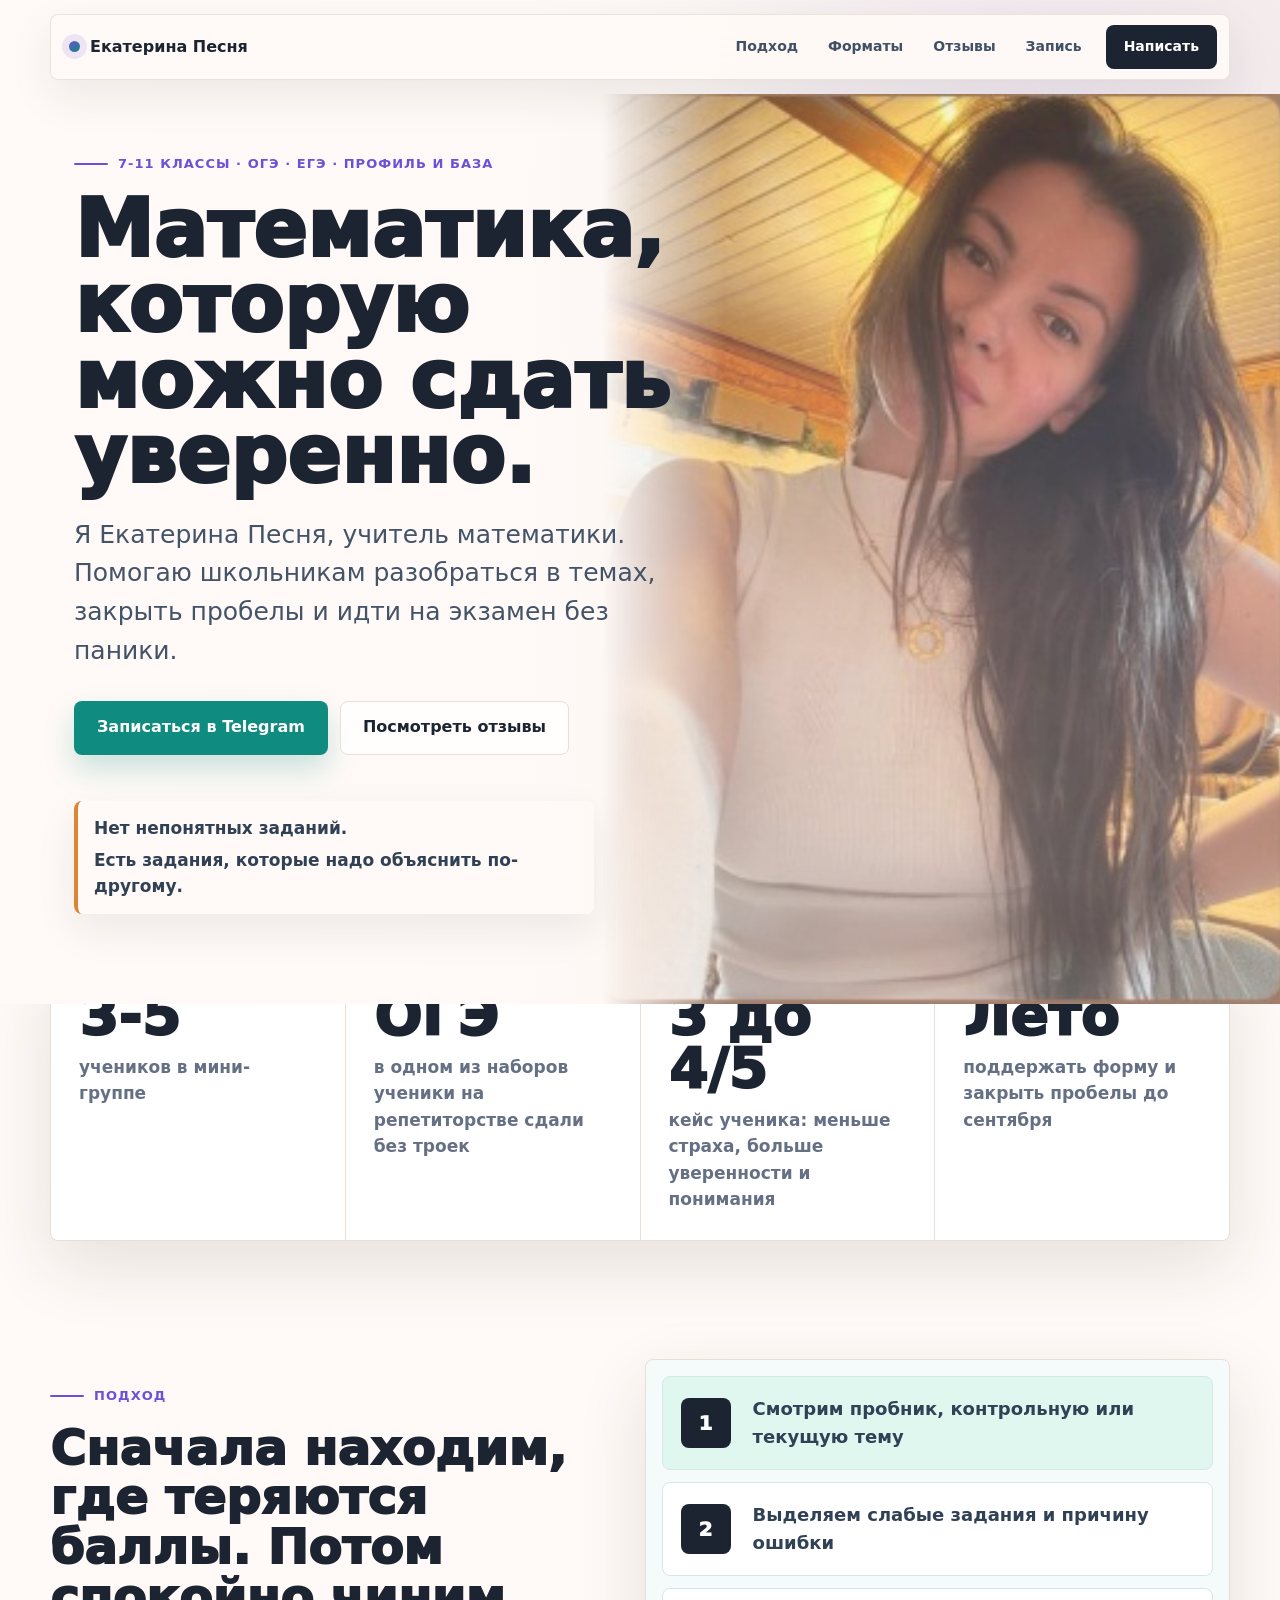
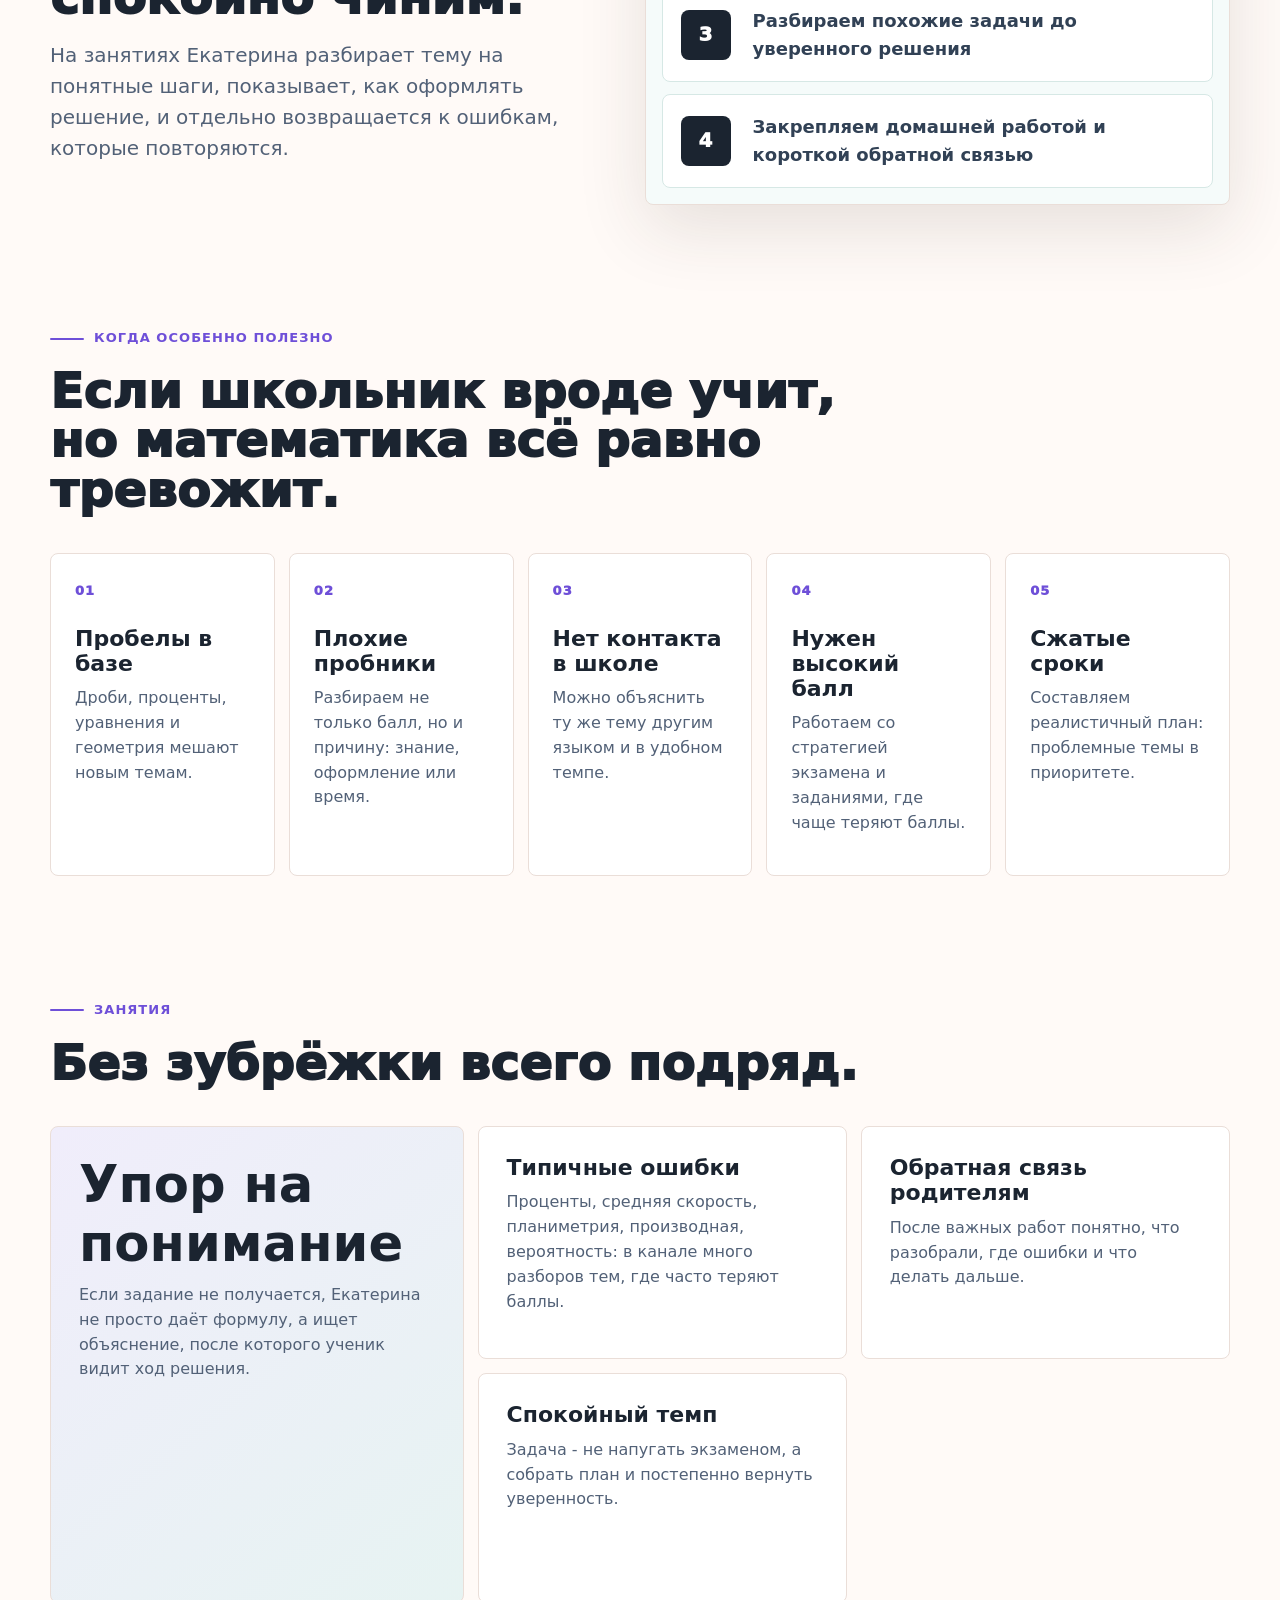
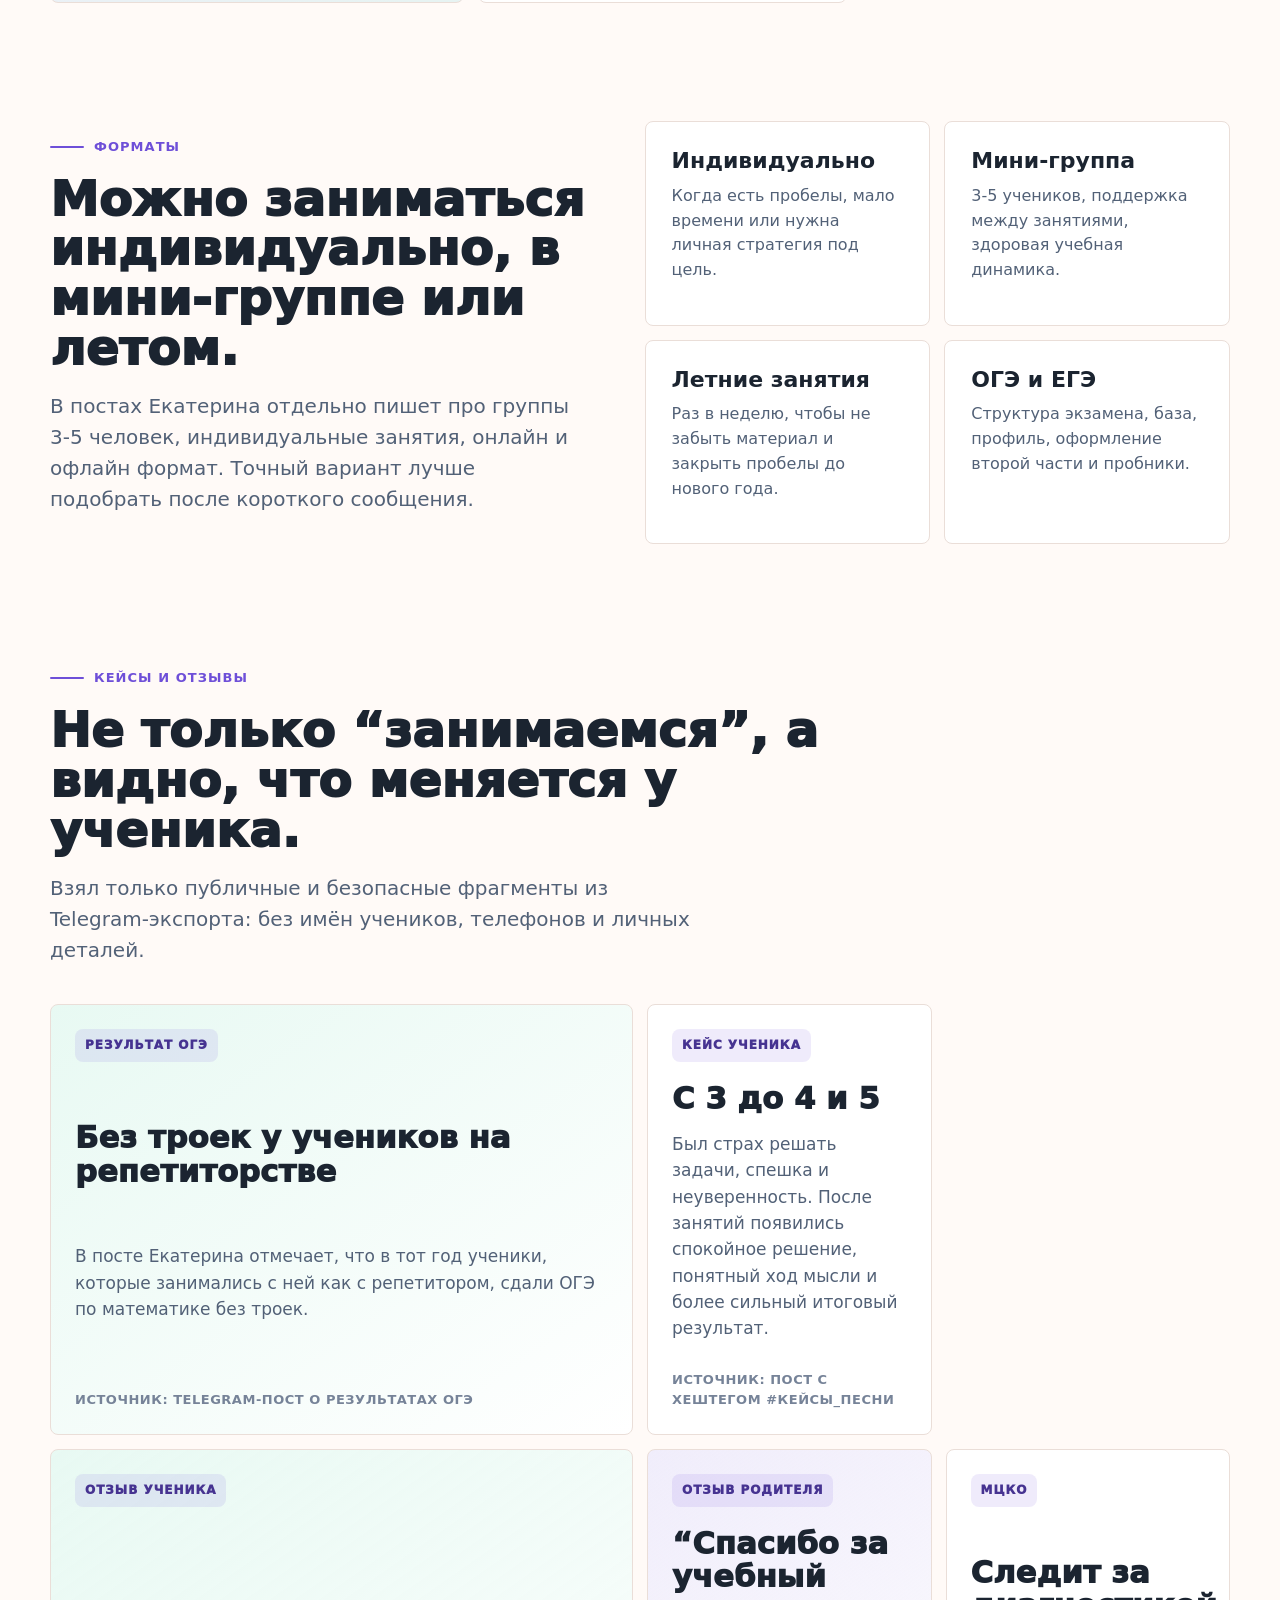
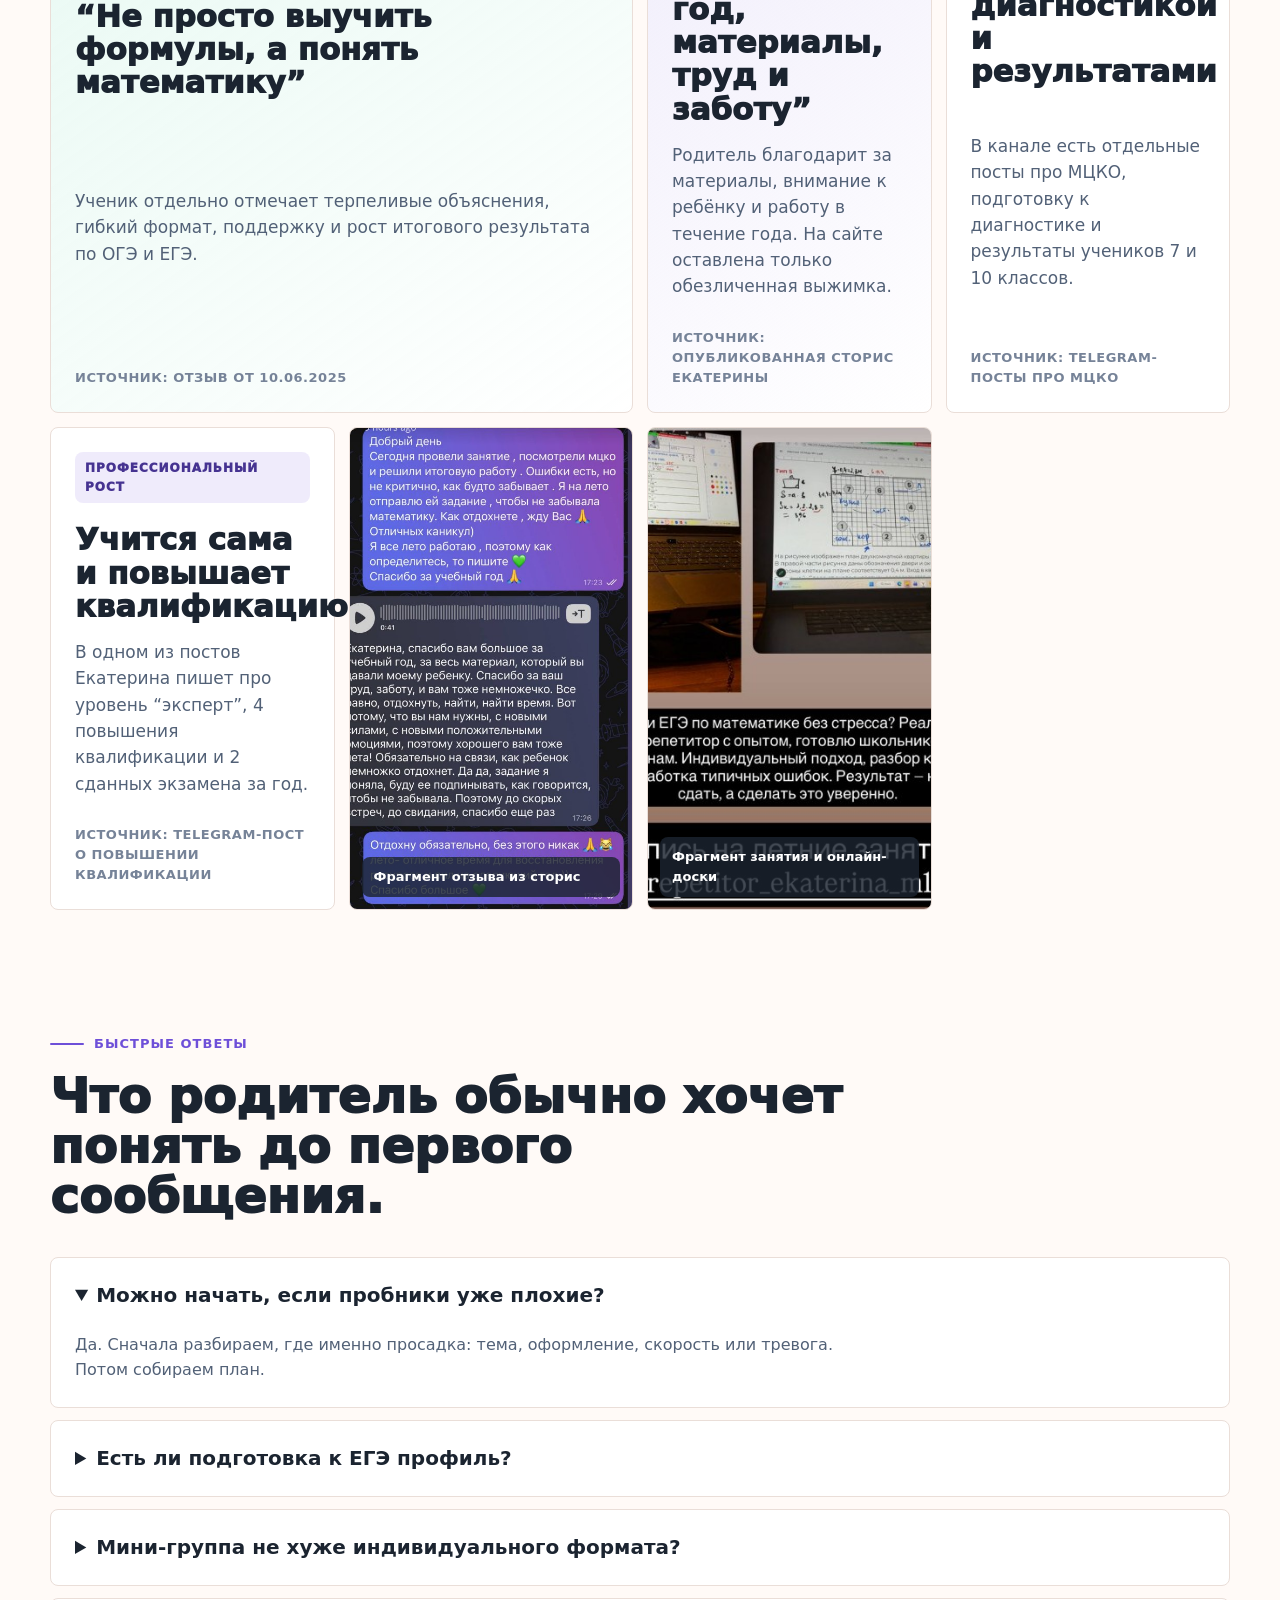
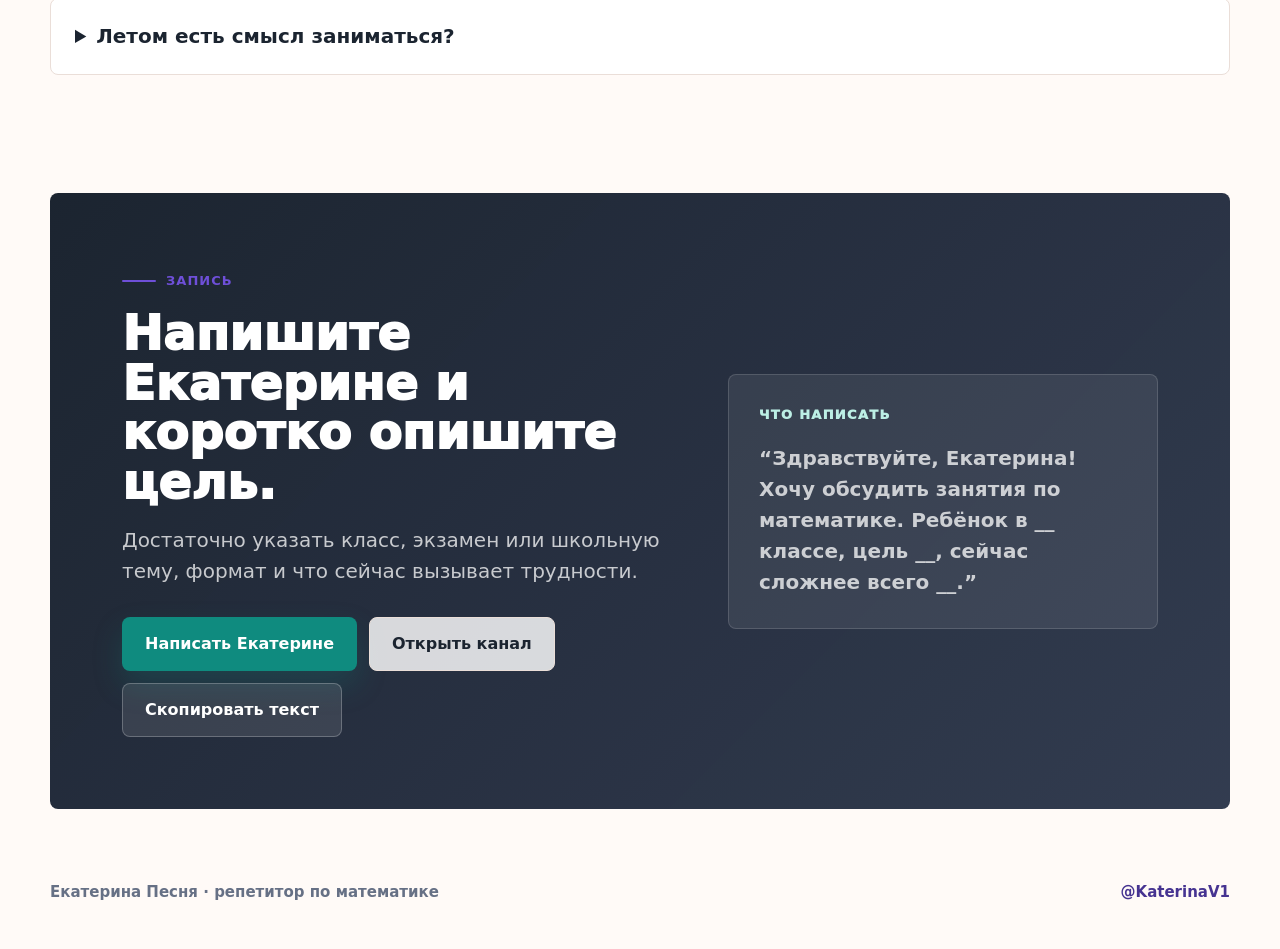
==== index.html @ 10ea0cc4 "Improve proof section and mobile readability" ====
<!doctype html>
<html lang="ru">
  <head>
    <meta charset="utf-8">
    <meta name="viewport" content="width=device-width, initial-scale=1">
    <title>Екатерина Песня | репетитор по математике</title>
    <meta
      name="description"
      content="Екатерина Песня, репетитор по математике. Подготовка 7-11 классов к ОГЭ, ЕГЭ, профильной и базовой математике без стресса и перегрузки."
    >
    <meta name="theme-color" content="#f9f1ec">
    <meta property="og:title" content="Екатерина Песня | репетитор по математике">
    <meta
      property="og:description"
      content="ОГЭ, ЕГЭ, школьная математика, мини-группы и индивидуальные занятия. Упор на понимание темы, типичные ошибки и спокойную подготовку."
    >
    <meta property="og:type" content="website">
    <meta property="og:image" content="assets/ekaterina-portrait.jpg">
    <link rel="icon" href="favicon.svg" type="image/svg+xml">
    <link rel="preload" href="styles.css" as="style">
    <link rel="stylesheet" href="styles.css">
  </head>
  <body>
    <header class="site-header" data-header>
      <a class="brand" href="#top" aria-label="В начало">
        <span class="brand-mark"></span>
        <span>Екатерина Песня</span>
      </a>
      <nav class="site-nav" data-nav aria-label="Основная навигация">
        <a href="#approach">Подход</a>
        <a href="#format">Форматы</a>
        <a href="#proof">Отзывы</a>
        <a href="#contact">Запись</a>
      </nav>
      <a class="header-action" href="https://t.me/KaterinaV1" target="_blank" rel="noopener">
        Написать
      </a>
      <button class="menu-toggle" type="button" data-menu-toggle aria-label="Открыть меню" aria-expanded="false">
        <span></span>
        <span></span>
      </button>
    </header>

    <main id="top">
      <section class="hero" aria-labelledby="hero-title">
        <div class="hero-inner">
          <p class="eyebrow">7-11 классы · ОГЭ · ЕГЭ · профиль и база</p>
          <h1 id="hero-title">Математика, которую можно сдать уверенно.</h1>
          <p class="hero-lead">
            Я Екатерина Песня, учитель математики. Помогаю школьникам разобраться в темах,
            закрыть пробелы и идти на экзамен без паники.
          </p>
          <div class="hero-actions">
            <a class="button primary" href="https://t.me/KaterinaV1" target="_blank" rel="noopener">
              Записаться в Telegram
            </a>
            <a class="button secondary" href="#proof">Посмотреть отзывы</a>
          </div>
          <div class="hero-note" aria-label="Главный принцип занятий">
            <span>Нет непонятных заданий.</span>
            <span>Есть задания, которые надо объяснить по-другому.</span>
          </div>
          <div class="mobile-portrait" aria-hidden="true">
            <img src="assets/ekaterina-portrait.jpg" alt="">
          </div>
        </div>
      </section>

      <section class="facts" aria-label="Коротко о подготовке">
        <div class="fact">
          <strong>3-5</strong>
          <span>учеников в мини-группе</span>
        </div>
        <div class="fact">
          <strong>ОГЭ</strong>
          <span>в одном из наборов ученики на репетиторстве сдали без троек</span>
        </div>
        <div class="fact">
          <strong>3 до 4/5</strong>
          <span>кейс ученика: меньше страха, больше уверенности и понимания</span>
        </div>
        <div class="fact">
          <strong>Лето</strong>
          <span>поддержать форму и закрыть пробелы до сентября</span>
        </div>
      </section>

      <section class="section intro" id="approach">
        <div class="section-copy">
          <p class="eyebrow">Подход</p>
          <h2>Сначала находим, где теряются баллы. Потом спокойно чиним.</h2>
          <p>
            На занятиях Екатерина разбирает тему на понятные шаги, показывает,
            как оформлять решение, и отдельно возвращается к ошибкам, которые повторяются.
          </p>
        </div>
        <div class="method-board" aria-label="Схема занятия">
          <div class="board-row strong">
            <span>1</span>
            <p>Смотрим пробник, контрольную или текущую тему</p>
          </div>
          <div class="board-row">
            <span>2</span>
            <p>Выделяем слабые задания и причину ошибки</p>
          </div>
          <div class="board-row">
            <span>3</span>
            <p>Разбираем похожие задачи до уверенного решения</p>
          </div>
          <div class="board-row">
            <span>4</span>
            <p>Закрепляем домашней работой и короткой обратной связью</p>
          </div>
        </div>
      </section>

      <section class="section needs">
        <div class="section-heading">
          <p class="eyebrow">Когда особенно полезно</p>
          <h2>Если школьник вроде учит, но математика всё равно тревожит.</h2>
        </div>
        <div class="needs-grid">
          <article>
            <span>01</span>
            <h3>Пробелы в базе</h3>
            <p>Дроби, проценты, уравнения и геометрия мешают новым темам.</p>
          </article>
          <article>
            <span>02</span>
            <h3>Плохие пробники</h3>
            <p>Разбираем не только балл, но и причину: знание, оформление или время.</p>
          </article>
          <article>
            <span>03</span>
            <h3>Нет контакта в школе</h3>
            <p>Можно объяснить ту же тему другим языком и в удобном темпе.</p>
          </article>
          <article>
            <span>04</span>
            <h3>Нужен высокий балл</h3>
            <p>Работаем со стратегией экзамена и заданиями, где чаще теряют баллы.</p>
          </article>
          <article>
            <span>05</span>
            <h3>Сжатые сроки</h3>
            <p>Составляем реалистичный план: проблемные темы в приоритете.</p>
          </article>
        </div>
      </section>

      <section class="section lessons">
        <div class="section-heading">
          <p class="eyebrow">Занятия</p>
          <h2>Без зубрёжки всего подряд.</h2>
        </div>
        <div class="lesson-layout">
          <div class="lesson-card accent">
            <h3>Упор на понимание</h3>
            <p>
              Если задание не получается, Екатерина не просто даёт формулу,
              а ищет объяснение, после которого ученик видит ход решения.
            </p>
          </div>
          <div class="lesson-card">
            <h3>Типичные ошибки</h3>
            <p>
              Проценты, средняя скорость, планиметрия, производная, вероятность:
              в канале много разборов тем, где часто теряют баллы.
            </p>
          </div>
          <div class="lesson-card">
            <h3>Обратная связь родителям</h3>
            <p>
              После важных работ понятно, что разобрали, где ошибки и что делать дальше.
            </p>
          </div>
          <div class="lesson-card">
            <h3>Спокойный темп</h3>
            <p>
              Задача - не напугать экзаменом, а собрать план и постепенно вернуть уверенность.
            </p>
          </div>
        </div>
      </section>

      <section class="section format" id="format">
        <div class="section-copy">
          <p class="eyebrow">Форматы</p>
          <h2>Можно заниматься индивидуально, в мини-группе или летом.</h2>
          <p>
            В постах Екатерина отдельно пишет про группы 3-5 человек, индивидуальные занятия,
            онлайн и офлайн формат. Точный вариант лучше подобрать после короткого сообщения.
          </p>
        </div>
        <div class="format-grid">
          <article class="format-item">
            <h3>Индивидуально</h3>
            <p>Когда есть пробелы, мало времени или нужна личная стратегия под цель.</p>
          </article>
          <article class="format-item">
            <h3>Мини-группа</h3>
            <p>3-5 учеников, поддержка между занятиями, здоровая учебная динамика.</p>
          </article>
          <article class="format-item">
            <h3>Летние занятия</h3>
            <p>Раз в неделю, чтобы не забыть материал и закрыть пробелы до нового года.</p>
          </article>
          <article class="format-item">
            <h3>ОГЭ и ЕГЭ</h3>
            <p>Структура экзамена, база, профиль, оформление второй части и пробники.</p>
          </article>
        </div>
      </section>

      <section class="section proof" id="proof">
        <div class="section-heading">
          <p class="eyebrow">Кейсы и отзывы</p>
          <h2>Не только “занимаемся”, а видно, что меняется у ученика.</h2>
          <p>
            Взял только публичные и безопасные фрагменты из Telegram-экспорта:
            без имён учеников, телефонов и личных деталей.
          </p>
        </div>
        <div class="proof-grid" aria-label="Кейсы, отзывы и фрагменты из канала">
          <article class="proof-card result">
            <span class="proof-label">результат ОГЭ</span>
            <strong>Без троек у учеников на репетиторстве</strong>
            <p>
              В посте Екатерина отмечает, что в тот год ученики, которые занимались
              с ней как с репетитором, сдали ОГЭ по математике без троек.
            </p>
            <small>Источник: Telegram-пост о результатах ОГЭ</small>
          </article>
          <article class="proof-card">
            <span class="proof-label">кейс ученика</span>
            <strong>С 3 до 4 и 5</strong>
            <p>
              Был страх решать задачи, спешка и неуверенность. После занятий появились
              спокойное решение, понятный ход мысли и более сильный итоговый результат.
            </p>
            <small>Источник: пост с хештегом #Кейсы_Песни</small>
          </article>
          <article class="proof-card review">
            <span class="proof-label">отзыв ученика</span>
            <strong>“Не просто выучить формулы, а понять математику”</strong>
            <p>
              Ученик отдельно отмечает терпеливые объяснения, гибкий формат,
              поддержку и рост итогового результата по ОГЭ и ЕГЭ.
            </p>
            <small>Источник: отзыв от 10.06.2025</small>
          </article>
          <article class="proof-card parent">
            <span class="proof-label">отзыв родителя</span>
            <strong>“Спасибо за учебный год, материалы, труд и заботу”</strong>
            <p>
              Родитель благодарит за материалы, внимание к ребёнку и работу в течение года.
              На сайте оставлена только обезличенная выжимка.
            </p>
            <small>Источник: опубликованная сторис Екатерины</small>
          </article>
          <article class="proof-card">
            <span class="proof-label">МЦКО</span>
            <strong>Следит за диагностикой и результатами</strong>
            <p>
              В канале есть отдельные посты про МЦКО, подготовку к диагностике
              и результаты учеников 7 и 10 классов.
            </p>
            <small>Источник: Telegram-посты про МЦКО</small>
          </article>
          <article class="proof-card">
            <span class="proof-label">профессиональный рост</span>
            <strong>Учится сама и повышает квалификацию</strong>
            <p>
              В одном из постов Екатерина пишет про уровень “эксперт”,
              4 повышения квалификации и 2 сданных экзамена за год.
            </p>
            <small>Источник: Telegram-пост о повышении квалификации</small>
          </article>
          <article class="proof-media review-shot">
            <img src="assets/review-story.jpg" alt="Обезличенный фрагмент отзыва из Telegram">
            <span>Фрагмент отзыва из сторис</span>
          </article>
          <article class="proof-media">
            <img src="assets/lesson-story.jpg" alt="Фрагмент занятия Екатерины с онлайн-доской">
            <span>Фрагмент занятия и онлайн-доски</span>
          </article>
        </div>
      </section>

      <section class="section answers">
        <div class="section-heading">
          <p class="eyebrow">Быстрые ответы</p>
          <h2>Что родитель обычно хочет понять до первого сообщения.</h2>
        </div>
        <div class="answers-list">
          <details open>
            <summary>Можно начать, если пробники уже плохие?</summary>
            <p>Да. Сначала разбираем, где именно просадка: тема, оформление, скорость или тревога. Потом собираем план.</p>
          </details>
          <details>
            <summary>Есть ли подготовка к ЕГЭ профиль?</summary>
            <p>Да. В материалах Екатерины есть профиль, база, оформление второй части и разборы сложных тем.</p>
          </details>
          <details>
            <summary>Мини-группа не хуже индивидуального формата?</summary>
            <p>Зависит от цели. Мини-группа даёт общение и темп, индивидуально лучше при больших пробелах и сжатых сроках.</p>
          </details>
          <details>
            <summary>Летом есть смысл заниматься?</summary>
            <p>Да, если нужно не потерять форму, закрыть пробелы или спокойно подготовиться к следующему учебному году.</p>
          </details>
        </div>
      </section>

      <section class="contact-band" id="contact">
        <div>
          <p class="eyebrow">Запись</p>
          <h2>Напишите Екатерине и коротко опишите цель.</h2>
          <p>
            Достаточно указать класс, экзамен или школьную тему, формат и что сейчас вызывает трудности.
          </p>
          <div class="contact-actions">
            <a class="button primary" href="https://t.me/KaterinaV1" target="_blank" rel="noopener">
              Написать Екатерине
            </a>
            <a class="button secondary" href="https://t.me/repetitor_ekaterina_m19" target="_blank" rel="noopener">
              Открыть канал
            </a>
            <button class="button ghost" type="button" data-copy-text>
              Скопировать текст
            </button>
          </div>
        </div>
        <aside class="contact-card">
          <span>Что написать</span>
          <p>
            “Здравствуйте, Екатерина! Хочу обсудить занятия по математике.
            Ребёнок в __ классе, цель __, сейчас сложнее всего __.”
          </p>
        </aside>
      </section>
    </main>

    <footer class="site-footer">
      <span>Екатерина Песня · репетитор по математике</span>
      <a href="https://t.me/KaterinaV1" target="_blank" rel="noopener">@KaterinaV1</a>
    </footer>

    <script src="script.js"></script>
  </body>
</html>
---- styles.css ----
:root {
  --ink: #1b2430;
  --muted: #667085;
  --soft: #f7eee9;
  --paper: #fffaf7;
  --white: #ffffff;
  --line: #eaded8;
  --plum: #6e4fd8;
  --plum-dark: #463391;
  --teal: #0f8b7f;
  --mint: #dff7ee;
  --amber: #d98735;
  --shadow: 0 24px 70px rgba(54, 38, 31, 0.12);
  --radius: 8px;
  color-scheme: light;
}

* {
  box-sizing: border-box;
}

html {
  scroll-behavior: smooth;
}

body {
  margin: 0;
  color: var(--ink);
  background: var(--paper);
  font-family:
    Inter, ui-sans-serif, system-ui, -apple-system, BlinkMacSystemFont, "Segoe UI",
    sans-serif;
  line-height: 1.55;
}

body.menu-open {
  overflow: hidden;
}

img {
  display: block;
  max-width: 100%;
}

a {
  color: inherit;
  text-decoration: none;
}

button,
a {
  -webkit-tap-highlight-color: transparent;
}

.site-header {
  position: fixed;
  top: 14px;
  left: 50%;
  z-index: 20;
  display: grid;
  grid-template-columns: 1fr auto auto;
  align-items: center;
  width: min(1180px, calc(100% - 32px));
  min-height: 66px;
  padding: 10px 12px 10px 18px;
  border: 1px solid rgba(234, 222, 216, 0.88);
  border-radius: 8px;
  background: rgba(255, 250, 247, 0.92);
  box-shadow: 0 16px 45px rgba(44, 32, 26, 0.08);
  backdrop-filter: blur(18px);
  transform: translateX(-50%);
}

.brand {
  display: inline-flex;
  align-items: center;
  gap: 10px;
  width: fit-content;
  font-weight: 850;
  letter-spacing: 0;
}

.brand-mark {
  width: 11px;
  height: 11px;
  border-radius: 999px;
  background: linear-gradient(135deg, var(--plum), var(--teal));
  box-shadow: 0 0 0 7px rgba(110, 79, 216, 0.12);
}

.site-nav {
  display: flex;
  align-items: center;
  gap: 6px;
  margin-right: 12px;
}

.site-nav a {
  padding: 10px 12px;
  border-radius: 8px;
  color: #405066;
  font-size: 14px;
  font-weight: 750;
}

.site-nav a:hover {
  background: rgba(110, 79, 216, 0.08);
  color: var(--plum-dark);
}

.header-action {
  display: inline-flex;
  align-items: center;
  justify-content: center;
  min-height: 44px;
  padding: 0 18px;
  border-radius: 8px;
  background: var(--ink);
  color: var(--white);
  font-size: 14px;
  font-weight: 850;
}

.menu-toggle {
  display: none;
  width: 46px;
  height: 46px;
  place-items: center;
  border: 1px solid var(--line);
  border-radius: 8px;
  background: var(--white);
  cursor: pointer;
}

.menu-toggle span {
  display: block;
  width: 19px;
  height: 2px;
  border-radius: 999px;
  background: var(--ink);
  transition: transform 180ms ease, opacity 180ms ease;
}

.menu-toggle span + span {
  margin-top: 5px;
}

.menu-open .menu-toggle span:first-child {
  transform: translateY(3.5px) rotate(45deg);
}

.menu-open .menu-toggle span:last-child {
  transform: translateY(-3.5px) rotate(-45deg);
}

.hero {
  position: relative;
  display: grid;
  min-height: 84vh;
  padding: 148px 24px 90px;
  overflow: hidden;
  background:
    linear-gradient(
      90deg,
      rgba(255, 250, 247, 0.98) 0%,
      rgba(255, 250, 247, 0.96) 40%,
      rgba(255, 250, 247, 0.62) 62%,
      rgba(255, 250, 247, 0.24) 100%
    ),
    radial-gradient(circle at 76% 20%, rgba(110, 79, 216, 0.2), transparent 36%),
    var(--soft);
}

.hero::before {
  content: "";
  position: absolute;
  inset: 94px 0 0 47%;
  background:
    linear-gradient(0deg, rgba(255, 250, 247, 0.28), rgba(255, 250, 247, 0.04)),
    url("assets/ekaterina-portrait.jpg") center / cover no-repeat;
  opacity: 0.82;
  -webkit-mask-image: linear-gradient(90deg, transparent 0%, #000 18%, #000 100%);
  mask-image: linear-gradient(90deg, transparent 0%, #000 18%, #000 100%);
}

.hero::after {
  content: "";
  position: absolute;
  right: 6vw;
  bottom: 46px;
  width: min(38vw, 430px);
  height: 52px;
  border-radius: 999px;
  background: rgba(54, 38, 31, 0.18);
  filter: blur(24px);
}

.hero-inner {
  position: relative;
  z-index: 1;
  width: min(760px, 100%);
  margin: auto auto auto max(24px, calc((100vw - 1180px) / 2));
}

.eyebrow {
  position: relative;
  display: inline-flex;
  align-items: center;
  gap: 10px;
  margin: 0 0 18px;
  color: var(--plum);
  font-size: 13px;
  font-weight: 900;
  letter-spacing: 0.08em;
  text-transform: uppercase;
}

.eyebrow::before {
  content: "";
  width: 34px;
  height: 2px;
  border-radius: 999px;
  background: currentColor;
}

h1,
h2,
h3,
p {
  margin-top: 0;
}

h1 {
  max-width: 720px;
  margin-bottom: 22px;
  font-size: clamp(46px, 6.2vw, 82px);
  line-height: 0.95;
  font-weight: 950;
  letter-spacing: 0;
}

h2 {
  margin-bottom: 18px;
  font-size: clamp(34px, 3.8vw, 58px);
  line-height: 1.02;
  font-weight: 950;
  letter-spacing: 0;
}

h3 {
  margin-bottom: 10px;
  font-size: 22px;
  line-height: 1.15;
  font-weight: 900;
  letter-spacing: 0;
}

.hero-lead {
  max-width: 620px;
  color: #435368;
  font-size: clamp(19px, 2vw, 25px);
}

.hero-actions,
.contact-actions {
  display: flex;
  flex-wrap: wrap;
  gap: 12px;
  margin-top: 30px;
}

.button {
  display: inline-flex;
  align-items: center;
  justify-content: center;
  min-height: 54px;
  padding: 0 22px;
  border: 1px solid transparent;
  border-radius: 8px;
  font: inherit;
  font-size: 16px;
  font-weight: 900;
  cursor: pointer;
  transition: transform 180ms ease, box-shadow 180ms ease, background 180ms ease;
}

.button:hover {
  transform: translateY(-2px);
}

.button.primary {
  background: var(--teal);
  color: var(--white);
  box-shadow: 0 14px 30px rgba(15, 139, 127, 0.22);
}

.button.secondary {
  border-color: var(--line);
  background: rgba(255, 255, 255, 0.82);
  color: var(--ink);
}

.button.ghost {
  border-color: rgba(255, 255, 255, 0.24);
  background: rgba(255, 255, 255, 0.1);
  color: var(--white);
}

.hero-note {
  display: grid;
  gap: 6px;
  width: min(520px, 100%);
  margin-top: 46px;
  padding: 14px 16px;
  border-left: 4px solid var(--amber);
  border-radius: 8px;
  background: rgba(255, 250, 247, 0.86);
  box-shadow: 0 16px 40px rgba(44, 32, 26, 0.08);
  color: #314155;
  font-size: 17px;
  font-weight: 800;
}

.mobile-portrait {
  display: none;
}

.facts {
  display: grid;
  grid-template-columns: repeat(4, minmax(0, 1fr));
  gap: 1px;
  width: min(1180px, calc(100% - 48px));
  margin: -44px auto 0;
  border: 1px solid var(--line);
  border-radius: 8px;
  overflow: hidden;
  background: var(--line);
  box-shadow: var(--shadow);
}

.fact {
  min-height: 158px;
  padding: 28px;
  background: var(--white);
}

.fact strong {
  display: block;
  margin-bottom: 12px;
  color: var(--ink);
  font-size: clamp(34px, 4.4vw, 56px);
  line-height: 0.95;
  font-weight: 950;
}

.fact span {
  display: block;
  max-width: 250px;
  color: var(--muted);
  font-size: 17px;
  font-weight: 700;
}

.section {
  width: min(1180px, calc(100% - 48px));
  margin: 118px auto 0;
}

.intro,
.format {
  display: grid;
  grid-template-columns: minmax(0, 0.92fr) minmax(420px, 1fr);
  gap: 56px;
  align-items: center;
}

.section-copy p:not(.eyebrow),
.section-heading p:not(.eyebrow) {
  max-width: 660px;
  color: #526177;
  font-size: 20px;
}

.method-board {
  display: grid;
  gap: 12px;
  padding: 16px;
  border: 1px solid var(--line);
  border-radius: 8px;
  background: #f5fbfa;
  box-shadow: var(--shadow);
}

.board-row {
  display: grid;
  grid-template-columns: 56px 1fr;
  gap: 16px;
  align-items: center;
  min-height: 88px;
  padding: 18px;
  border: 1px solid #d6e8e5;
  border-radius: 8px;
  background: var(--white);
}

.board-row.strong {
  background: var(--mint);
}

.board-row span {
  display: grid;
  width: 50px;
  height: 50px;
  place-items: center;
  border-radius: 8px;
  background: var(--ink);
  color: var(--white);
  font-size: 20px;
  font-weight: 950;
}

.board-row p {
  margin: 0;
  color: #314155;
  font-size: 18px;
  font-weight: 800;
}

.section-heading {
  max-width: 860px;
}

.needs-grid {
  display: grid;
  grid-template-columns: repeat(5, minmax(0, 1fr));
  gap: 14px;
  margin-top: 38px;
}

.needs-grid article,
.lesson-card,
.format-item,
.contact-card,
.answers-list details {
  border: 1px solid var(--line);
  border-radius: 8px;
  background: var(--white);
}

.needs-grid article {
  min-height: 230px;
  padding: 24px;
}

.needs-grid span {
  display: inline-block;
  margin-bottom: 24px;
  color: var(--plum);
  font-size: 13px;
  font-weight: 950;
  letter-spacing: 0.08em;
}

.needs-grid p,
.lesson-card p,
.format-item p,
.answers-list p,
.contact-card p {
  color: #526177;
  font-size: 16px;
}

.lesson-layout {
  display: grid;
  grid-template-columns: 1.12fr 1fr 1fr;
  gap: 14px;
  margin-top: 38px;
}

.lesson-card {
  min-height: 230px;
  padding: 28px;
}

.lesson-card.accent {
  grid-row: span 2;
  min-height: 476px;
  background:
    linear-gradient(140deg, rgba(110, 79, 216, 0.1), rgba(15, 139, 127, 0.1)),
    var(--white);
}

.lesson-card.accent h3 {
  max-width: 360px;
  font-size: clamp(32px, 4vw, 52px);
}

.format-grid {
  display: grid;
  grid-template-columns: repeat(2, minmax(0, 1fr));
  gap: 14px;
}

.format-item {
  min-height: 190px;
  padding: 26px;
}

.proof-grid {
  display: grid;
  grid-template-columns: repeat(4, minmax(0, 1fr));
  gap: 14px;
  margin-top: 38px;
}

.proof-card,
.proof-media {
  border: 1px solid var(--line);
  border-radius: 8px;
  background: var(--white);
}

.proof-card {
  display: flex;
  min-height: 284px;
  flex-direction: column;
  justify-content: space-between;
  padding: 24px;
}

.proof-card.result,
.proof-card.review {
  grid-column: span 2;
  min-height: 320px;
  background:
    linear-gradient(145deg, rgba(223, 247, 238, 0.72), rgba(255, 255, 255, 0.94)),
    var(--white);
}

.proof-card.parent {
  background:
    linear-gradient(145deg, rgba(110, 79, 216, 0.1), rgba(255, 255, 255, 0.92)),
    var(--white);
}

.proof-label {
  display: inline-flex;
  width: fit-content;
  margin-bottom: 20px;
  padding: 7px 10px;
  border-radius: 8px;
  background: rgba(110, 79, 216, 0.11);
  color: var(--plum-dark);
  font-size: 12px;
  font-weight: 950;
  letter-spacing: 0.08em;
  text-transform: uppercase;
}

.proof-card strong {
  display: block;
  margin-bottom: 16px;
  color: var(--ink);
  font-size: clamp(24px, 2.4vw, 36px);
  line-height: 1.08;
  font-weight: 950;
}

.proof-card p {
  margin-bottom: 28px;
  color: #526177;
  font-size: 17px;
}

.proof-card small {
  color: #768398;
  font-size: 13px;
  font-weight: 850;
  letter-spacing: 0.04em;
  text-transform: uppercase;
}

.proof-media {
  position: relative;
  min-height: 320px;
  overflow: hidden;
  background: var(--soft);
}

.proof-media img {
  width: 100%;
  height: 100%;
  min-height: 320px;
  object-fit: cover;
}

.proof-media.review-shot img {
  object-position: top;
}

.proof-media span {
  position: absolute;
  right: 12px;
  bottom: 12px;
  left: 12px;
  padding: 10px 12px;
  border-radius: 8px;
  background: rgba(27, 36, 48, 0.82);
  color: var(--white);
  font-size: 13px;
  font-weight: 850;
}

.answers-list {
  display: grid;
  gap: 12px;
  margin-top: 36px;
}

.answers-list details {
  padding: 0 24px;
}

.answers-list summary {
  min-height: 72px;
  padding: 22px 0;
  cursor: pointer;
  color: var(--ink);
  font-size: 20px;
  font-weight: 900;
}

.answers-list p {
  margin-bottom: 24px;
  max-width: 760px;
}

.contact-band {
  display: grid;
  grid-template-columns: minmax(0, 1fr) 430px;
  gap: 48px;
  align-items: center;
  width: min(1180px, calc(100% - 48px));
  margin: 118px auto 0;
  padding: clamp(34px, 6vw, 72px);
  border-radius: 8px;
  background:
    linear-gradient(135deg, rgba(27, 36, 48, 0.98), rgba(52, 61, 82, 0.95)),
    var(--ink);
  color: var(--white);
  overflow: hidden;
}

.contact-band h2 {
  max-width: 720px;
}

.contact-band p:not(.eyebrow) {
  max-width: 680px;
  color: rgba(255, 255, 255, 0.75);
  font-size: 20px;
}

.contact-card {
  padding: 30px;
  background: rgba(255, 255, 255, 0.08);
  border-color: rgba(255, 255, 255, 0.14);
}

.contact-card span {
  display: block;
  margin-bottom: 18px;
  color: #bcefe5;
  font-size: 13px;
  font-weight: 950;
  letter-spacing: 0.1em;
  text-transform: uppercase;
}

.contact-card p {
  margin: 0;
  color: var(--white);
  font-size: 20px;
  font-weight: 750;
}

.site-footer {
  display: flex;
  flex-wrap: wrap;
  justify-content: space-between;
  gap: 14px;
  width: min(1180px, calc(100% - 48px));
  margin: 42px auto 0;
  padding: 30px 0 44px;
  color: var(--muted);
  font-size: 15px;
  font-weight: 750;
}

.site-footer a {
  color: var(--plum-dark);
}

@media (max-width: 1040px) {
  .site-header {
    grid-template-columns: 1fr auto auto;
  }

  .site-nav {
    position: fixed;
    inset: 80px 16px auto;
    display: none;
    flex-direction: column;
    align-items: stretch;
    gap: 6px;
    margin: 0;
    padding: 12px;
    border: 1px solid var(--line);
    border-radius: 8px;
    background: var(--white);
    box-shadow: var(--shadow);
  }

  .menu-open .site-nav {
    display: flex;
  }

  .site-nav a {
    padding: 15px 14px;
  }

  .header-action {
    margin-right: 10px;
  }

  .menu-toggle {
    display: grid;
  }

  .hero {
    background:
      linear-gradient(
        90deg,
        rgba(255, 250, 247, 0.99) 0%,
        rgba(255, 250, 247, 0.95) 48%,
        rgba(255, 250, 247, 0.5) 100%
      ),
      var(--soft);
  }

  .hero::before {
    inset: 92px 0 0 44%;
    opacity: 0.7;
  }

  .facts {
    grid-template-columns: repeat(2, minmax(0, 1fr));
  }

  .intro,
  .format,
  .contact-band {
    grid-template-columns: 1fr;
  }

  .needs-grid {
    grid-template-columns: repeat(2, minmax(0, 1fr));
  }

  .lesson-layout {
    grid-template-columns: 1fr 1fr;
  }

  .proof-grid {
    grid-template-columns: repeat(2, minmax(0, 1fr));
  }

  .lesson-card.accent {
    grid-row: auto;
    grid-column: 1 / -1;
    min-height: 260px;
  }
}

@media (max-width: 720px) {
  .site-header {
    top: 10px;
    width: calc(100% - 20px);
    min-height: 62px;
    padding-left: 14px;
  }

  .brand span:last-child {
    max-width: 190px;
    overflow: hidden;
    text-overflow: ellipsis;
    white-space: nowrap;
  }

  .header-action {
    display: none;
  }

  .hero {
    min-height: auto;
    padding: 118px 20px 56px;
    background:
      linear-gradient(
        180deg,
        rgba(255, 250, 247, 0.97) 0%,
        rgba(255, 250, 247, 0.92) 50%,
        rgba(255, 250, 247, 0.65) 100%
      ),
      var(--soft);
  }

  .hero::before {
    display: none;
  }

  .hero::after {
    display: none;
  }

  .hero-inner {
    margin: 0;
  }

  h1 {
    font-size: clamp(42px, 14vw, 62px);
  }

  h2 {
    font-size: clamp(32px, 10vw, 45px);
  }

  .hero-lead,
  .section-copy p:not(.eyebrow),
  .section-heading p:not(.eyebrow),
  .contact-band p:not(.eyebrow) {
    font-size: 18px;
  }

  .hero-actions,
  .contact-actions {
    flex-direction: column;
    align-items: stretch;
  }

  .button {
    width: 100%;
  }

  .hero-note {
    max-width: 100%;
    margin-top: 28px;
    font-size: 15px;
  }

  .mobile-portrait {
    display: block;
    width: min(260px, 78vw);
    margin: 26px auto 0;
    overflow: hidden;
    border: 1px solid var(--line);
    border-radius: 8px;
    box-shadow: var(--shadow);
  }

  .mobile-portrait img {
    width: 100%;
    aspect-ratio: 3 / 4;
    object-fit: cover;
  }

  .facts,
  .section,
  .contact-band,
  .site-footer {
    width: calc(100% - 28px);
  }

  .facts {
    grid-template-columns: 1fr;
    margin-top: 14px;
    box-shadow: none;
  }

  .fact {
    min-height: 132px;
    padding: 24px;
  }

  .section,
  .contact-band {
    margin-top: 78px;
  }

  .intro,
  .format {
    gap: 28px;
  }

  .needs-grid,
  .lesson-layout,
  .format-grid {
    grid-template-columns: 1fr;
  }

  .needs-grid article,
  .lesson-card,
  .format-item {
    min-height: auto;
  }

  .method-board {
    padding: 12px;
  }

  .board-row {
    grid-template-columns: 44px 1fr;
    gap: 12px;
    min-height: 82px;
    padding: 14px;
  }

  .board-row span {
    width: 42px;
    height: 42px;
  }

  .board-row p,
  .answers-list summary {
    font-size: 17px;
  }

  .proof-grid {
    grid-template-columns: 1fr;
  }

  .proof-card,
  .proof-card.result,
  .proof-card.review,
  .proof-media {
    grid-column: auto;
    min-height: auto;
  }

  .proof-card {
    padding: 22px;
  }

  .proof-card strong {
    font-size: 24px;
  }

  .proof-media img {
    min-height: 360px;
  }

  .contact-band {
    padding: 28px 18px;
  }

  .contact-card {
    padding: 22px;
  }
}

@media (max-width: 430px) {
  .hero {
    min-height: auto;
    background:
      linear-gradient(
        180deg,
        rgba(255, 250, 247, 0.98) 0%,
        rgba(255, 250, 247, 0.93) 48%,
        rgba(255, 250, 247, 0.7) 100%
      ),
      var(--soft);
  }

  .hero::before {
    display: none;
  }

  .hero-note {
    max-width: 100%;
  }
}
---- styles.css ----
:root {
  --ink: #1b2430;
  --muted: #667085;
  --soft: #f7eee9;
  --paper: #fffaf7;
  --white: #ffffff;
  --line: #eaded8;
  --plum: #6e4fd8;
  --plum-dark: #463391;
  --teal: #0f8b7f;
  --mint: #dff7ee;
  --amber: #d98735;
  --shadow: 0 24px 70px rgba(54, 38, 31, 0.12);
  --radius: 8px;
  color-scheme: light;
}

* {
  box-sizing: border-box;
}

html {
  scroll-behavior: smooth;
}

body {
  margin: 0;
  color: var(--ink);
  background: var(--paper);
  font-family:
    Inter, ui-sans-serif, system-ui, -apple-system, BlinkMacSystemFont, "Segoe UI",
    sans-serif;
  line-height: 1.55;
}

body.menu-open {
  overflow: hidden;
}

img {
  display: block;
  max-width: 100%;
}

a {
  color: inherit;
  text-decoration: none;
}

button,
a {
  -webkit-tap-highlight-color: transparent;
}

.site-header {
  position: fixed;
  top: 14px;
  left: 50%;
  z-index: 20;
  display: grid;
  grid-template-columns: 1fr auto auto;
  align-items: center;
  width: min(1180px, calc(100% - 32px));
  min-height: 66px;
  padding: 10px 12px 10px 18px;
  border: 1px solid rgba(234, 222, 216, 0.88);
  border-radius: 8px;
  background: rgba(255, 250, 247, 0.92);
  box-shadow: 0 16px 45px rgba(44, 32, 26, 0.08);
  backdrop-filter: blur(18px);
  transform: translateX(-50%);
}

.brand {
  display: inline-flex;
  align-items: center;
  gap: 10px;
  width: fit-content;
  font-weight: 850;
  letter-spacing: 0;
}

.brand-mark {
  width: 11px;
  height: 11px;
  border-radius: 999px;
  background: linear-gradient(135deg, var(--plum), var(--teal));
  box-shadow: 0 0 0 7px rgba(110, 79, 216, 0.12);
}

.site-nav {
  display: flex;
  align-items: center;
  gap: 6px;
  margin-right: 12px;
}

.site-nav a {
  padding: 10px 12px;
  border-radius: 8px;
  color: #405066;
  font-size: 14px;
  font-weight: 750;
}

.site-nav a:hover {
  background: rgba(110, 79, 216, 0.08);
  color: var(--plum-dark);
}

.header-action {
  display: inline-flex;
  align-items: center;
  justify-content: center;
  min-height: 44px;
  padding: 0 18px;
  border-radius: 8px;
  background: var(--ink);
  color: var(--white);
  font-size: 14px;
  font-weight: 850;
}

.menu-toggle {
  display: none;
  width: 46px;
  height: 46px;
  place-items: center;
  border: 1px solid var(--line);
  border-radius: 8px;
  background: var(--white);
  cursor: pointer;
}

.menu-toggle span {
  display: block;
  width: 19px;
  height: 2px;
  border-radius: 999px;
  background: var(--ink);
  transition: transform 180ms ease, opacity 180ms ease;
}

.menu-toggle span + span {
  margin-top: 5px;
}

.menu-open .menu-toggle span:first-child {
  transform: translateY(3.5px) rotate(45deg);
}

.menu-open .menu-toggle span:last-child {
  transform: translateY(-3.5px) rotate(-45deg);
}

.hero {
  position: relative;
  display: grid;
  min-height: 84vh;
  padding: 148px 24px 90px;
  overflow: hidden;
  background:
    linear-gradient(
      90deg,
      rgba(255, 250, 247, 0.98) 0%,
      rgba(255, 250, 247, 0.96) 40%,
      rgba(255, 250, 247, 0.62) 62%,
      rgba(255, 250, 247, 0.24) 100%
    ),
    radial-gradient(circle at 76% 20%, rgba(110, 79, 216, 0.2), transparent 36%),
    var(--soft);
}

.hero::before {
  content: "";
  position: absolute;
  inset: 94px 0 0 47%;
  background:
    linear-gradient(0deg, rgba(255, 250, 247, 0.28), rgba(255, 250, 247, 0.04)),
    url("assets/ekaterina-portrait.jpg") center / cover no-repeat;
  opacity: 0.82;
  -webkit-mask-image: linear-gradient(90deg, transparent 0%, #000 18%, #000 100%);
  mask-image: linear-gradient(90deg, transparent 0%, #000 18%, #000 100%);
}

.hero::after {
  content: "";
  position: absolute;
  right: 6vw;
  bottom: 46px;
  width: min(38vw, 430px);
  height: 52px;
  border-radius: 999px;
  background: rgba(54, 38, 31, 0.18);
  filter: blur(24px);
}

.hero-inner {
  position: relative;
  z-index: 1;
  width: min(760px, 100%);
  margin: auto auto auto max(24px, calc((100vw - 1180px) / 2));
}

.eyebrow {
  position: relative;
  display: inline-flex;
  align-items: center;
  gap: 10px;
  margin: 0 0 18px;
  color: var(--plum);
  font-size: 13px;
  font-weight: 900;
  letter-spacing: 0.08em;
  text-transform: uppercase;
}

.eyebrow::before {
  content: "";
  width: 34px;
  height: 2px;
  border-radius: 999px;
  background: currentColor;
}

h1,
h2,
h3,
p {
  margin-top: 0;
}

h1 {
  max-width: 720px;
  margin-bottom: 22px;
  font-size: clamp(46px, 6.2vw, 82px);
  line-height: 0.95;
  font-weight: 950;
  letter-spacing: 0;
}

h2 {
  margin-bottom: 18px;
  font-size: clamp(34px, 3.8vw, 58px);
  line-height: 1.02;
  font-weight: 950;
  letter-spacing: 0;
}

h3 {
  margin-bottom: 10px;
  font-size: 22px;
  line-height: 1.15;
  font-weight: 900;
  letter-spacing: 0;
}

.hero-lead {
  max-width: 620px;
  color: #435368;
  font-size: clamp(19px, 2vw, 25px);
}

.hero-actions,
.contact-actions {
  display: flex;
  flex-wrap: wrap;
  gap: 12px;
  margin-top: 30px;
}

.button {
  display: inline-flex;
  align-items: center;
  justify-content: center;
  min-height: 54px;
  padding: 0 22px;
  border: 1px solid transparent;
  border-radius: 8px;
  font: inherit;
  font-size: 16px;
  font-weight: 900;
  cursor: pointer;
  transition: transform 180ms ease, box-shadow 180ms ease, background 180ms ease;
}

.button:hover {
  transform: translateY(-2px);
}

.button.primary {
  background: var(--teal);
  color: var(--white);
  box-shadow: 0 14px 30px rgba(15, 139, 127, 0.22);
}

.button.secondary {
  border-color: var(--line);
  background: rgba(255, 255, 255, 0.82);
  color: var(--ink);
}

.button.ghost {
  border-color: rgba(255, 255, 255, 0.24);
  background: rgba(255, 255, 255, 0.1);
  color: var(--white);
}

.hero-note {
  display: grid;
  gap: 6px;
  width: min(520px, 100%);
  margin-top: 46px;
  padding: 14px 16px;
  border-left: 4px solid var(--amber);
  border-radius: 8px;
  background: rgba(255, 250, 247, 0.86);
  box-shadow: 0 16px 40px rgba(44, 32, 26, 0.08);
  color: #314155;
  font-size: 17px;
  font-weight: 800;
}

.mobile-portrait {
  display: none;
}

.facts {
  display: grid;
  grid-template-columns: repeat(4, minmax(0, 1fr));
  gap: 1px;
  width: min(1180px, calc(100% - 48px));
  margin: -44px auto 0;
  border: 1px solid var(--line);
  border-radius: 8px;
  overflow: hidden;
  background: var(--line);
  box-shadow: var(--shadow);
}

.fact {
  min-height: 158px;
  padding: 28px;
  background: var(--white);
}

.fact strong {
  display: block;
  margin-bottom: 12px;
  color: var(--ink);
  font-size: clamp(34px, 4.4vw, 56px);
  line-height: 0.95;
  font-weight: 950;
}

.fact span {
  display: block;
  max-width: 250px;
  color: var(--muted);
  font-size: 17px;
  font-weight: 700;
}

.section {
  width: min(1180px, calc(100% - 48px));
  margin: 118px auto 0;
}

.intro,
.format {
  display: grid;
  grid-template-columns: minmax(0, 0.92fr) minmax(420px, 1fr);
  gap: 56px;
  align-items: center;
}

.section-copy p:not(.eyebrow),
.section-heading p:not(.eyebrow) {
  max-width: 660px;
  color: #526177;
  font-size: 20px;
}

.method-board {
  display: grid;
  gap: 12px;
  padding: 16px;
  border: 1px solid var(--line);
  border-radius: 8px;
  background: #f5fbfa;
  box-shadow: var(--shadow);
}

.board-row {
  display: grid;
  grid-template-columns: 56px 1fr;
  gap: 16px;
  align-items: center;
  min-height: 88px;
  padding: 18px;
  border: 1px solid #d6e8e5;
  border-radius: 8px;
  background: var(--white);
}

.board-row.strong {
  background: var(--mint);
}

.board-row span {
  display: grid;
  width: 50px;
  height: 50px;
  place-items: center;
  border-radius: 8px;
  background: var(--ink);
  color: var(--white);
  font-size: 20px;
  font-weight: 950;
}

.board-row p {
  margin: 0;
  color: #314155;
  font-size: 18px;
  font-weight: 800;
}

.section-heading {
  max-width: 860px;
}

.needs-grid {
  display: grid;
  grid-template-columns: repeat(5, minmax(0, 1fr));
  gap: 14px;
  margin-top: 38px;
}

.needs-grid article,
.lesson-card,
.format-item,
.contact-card,
.answers-list details {
  border: 1px solid var(--line);
  border-radius: 8px;
  background: var(--white);
}

.needs-grid article {
  min-height: 230px;
  padding: 24px;
}

.needs-grid span {
  display: inline-block;
  margin-bottom: 24px;
  color: var(--plum);
  font-size: 13px;
  font-weight: 950;
  letter-spacing: 0.08em;
}

.needs-grid p,
.lesson-card p,
.format-item p,
.answers-list p,
.contact-card p {
  color: #526177;
  font-size: 16px;
}

.lesson-layout {
  display: grid;
  grid-template-columns: 1.12fr 1fr 1fr;
  gap: 14px;
  margin-top: 38px;
}

.lesson-card {
  min-height: 230px;
  padding: 28px;
}

.lesson-card.accent {
  grid-row: span 2;
  min-height: 476px;
  background:
    linear-gradient(140deg, rgba(110, 79, 216, 0.1), rgba(15, 139, 127, 0.1)),
    var(--white);
}

.lesson-card.accent h3 {
  max-width: 360px;
  font-size: clamp(32px, 4vw, 52px);
}

.format-grid {
  display: grid;
  grid-template-columns: repeat(2, minmax(0, 1fr));
  gap: 14px;
}

.format-item {
  min-height: 190px;
  padding: 26px;
}

.proof-grid {
  display: grid;
  grid-template-columns: repeat(4, minmax(0, 1fr));
  gap: 14px;
  margin-top: 38px;
}

.proof-card,
.proof-media {
  border: 1px solid var(--line);
  border-radius: 8px;
  background: var(--white);
}

.proof-card {
  display: flex;
  min-height: 284px;
  flex-direction: column;
  justify-content: space-between;
  padding: 24px;
}

.proof-card.result,
.proof-card.review {
  grid-column: span 2;
  min-height: 320px;
  background:
    linear-gradient(145deg, rgba(223, 247, 238, 0.72), rgba(255, 255, 255, 0.94)),
    var(--white);
}

.proof-card.parent {
  background:
    linear-gradient(145deg, rgba(110, 79, 216, 0.1), rgba(255, 255, 255, 0.92)),
    var(--white);
}

.proof-label {
  display: inline-flex;
  width: fit-content;
  margin-bottom: 20px;
  padding: 7px 10px;
  border-radius: 8px;
  background: rgba(110, 79, 216, 0.11);
  color: var(--plum-dark);
  font-size: 12px;
  font-weight: 950;
  letter-spacing: 0.08em;
  text-transform: uppercase;
}

.proof-card strong {
  display: block;
  margin-bottom: 16px;
  color: var(--ink);
  font-size: clamp(24px, 2.4vw, 36px);
  line-height: 1.08;
  font-weight: 950;
}

.proof-card p {
  margin-bottom: 28px;
  color: #526177;
  font-size: 17px;
}

.proof-card small {
  color: #768398;
  font-size: 13px;
  font-weight: 850;
  letter-spacing: 0.04em;
  text-transform: uppercase;
}

.proof-media {
  position: relative;
  min-height: 320px;
  overflow: hidden;
  background: var(--soft);
}

.proof-media img {
  width: 100%;
  height: 100%;
  min-height: 320px;
  object-fit: cover;
}

.proof-media.review-shot img {
  object-position: top;
}

.proof-media span {
  position: absolute;
  right: 12px;
  bottom: 12px;
  left: 12px;
  padding: 10px 12px;
  border-radius: 8px;
  background: rgba(27, 36, 48, 0.82);
  color: var(--white);
  font-size: 13px;
  font-weight: 850;
}

.answers-list {
  display: grid;
  gap: 12px;
  margin-top: 36px;
}

.answers-list details {
  padding: 0 24px;
}

.answers-list summary {
  min-height: 72px;
  padding: 22px 0;
  cursor: pointer;
  color: var(--ink);
  font-size: 20px;
  font-weight: 900;
}

.answers-list p {
  margin-bottom: 24px;
  max-width: 760px;
}

.contact-band {
  display: grid;
  grid-template-columns: minmax(0, 1fr) 430px;
  gap: 48px;
  align-items: center;
  width: min(1180px, calc(100% - 48px));
  margin: 118px auto 0;
  padding: clamp(34px, 6vw, 72px);
  border-radius: 8px;
  background:
    linear-gradient(135deg, rgba(27, 36, 48, 0.98), rgba(52, 61, 82, 0.95)),
    var(--ink);
  color: var(--white);
  overflow: hidden;
}

.contact-band h2 {
  max-width: 720px;
}

.contact-band p:not(.eyebrow) {
  max-width: 680px;
  color: rgba(255, 255, 255, 0.75);
  font-size: 20px;
}

.contact-card {
  padding: 30px;
  background: rgba(255, 255, 255, 0.08);
  border-color: rgba(255, 255, 255, 0.14);
}

.contact-card span {
  display: block;
  margin-bottom: 18px;
  color: #bcefe5;
  font-size: 13px;
  font-weight: 950;
  letter-spacing: 0.1em;
  text-transform: uppercase;
}

.contact-card p {
  margin: 0;
  color: var(--white);
  font-size: 20px;
  font-weight: 750;
}

.site-footer {
  display: flex;
  flex-wrap: wrap;
  justify-content: space-between;
  gap: 14px;
  width: min(1180px, calc(100% - 48px));
  margin: 42px auto 0;
  padding: 30px 0 44px;
  color: var(--muted);
  font-size: 15px;
  font-weight: 750;
}

.site-footer a {
  color: var(--plum-dark);
}

@media (max-width: 1040px) {
  .site-header {
    grid-template-columns: 1fr auto auto;
  }

  .site-nav {
    position: fixed;
    inset: 80px 16px auto;
    display: none;
    flex-direction: column;
    align-items: stretch;
    gap: 6px;
    margin: 0;
    padding: 12px;
    border: 1px solid var(--line);
    border-radius: 8px;
    background: var(--white);
    box-shadow: var(--shadow);
  }

  .menu-open .site-nav {
    display: flex;
  }

  .site-nav a {
    padding: 15px 14px;
  }

  .header-action {
    margin-right: 10px;
  }

  .menu-toggle {
    display: grid;
  }

  .hero {
    background:
      linear-gradient(
        90deg,
        rgba(255, 250, 247, 0.99) 0%,
        rgba(255, 250, 247, 0.95) 48%,
        rgba(255, 250, 247, 0.5) 100%
      ),
      var(--soft);
  }

  .hero::before {
    inset: 92px 0 0 44%;
    opacity: 0.7;
  }

  .facts {
    grid-template-columns: repeat(2, minmax(0, 1fr));
  }

  .intro,
  .format,
  .contact-band {
    grid-template-columns: 1fr;
  }

  .needs-grid {
    grid-template-columns: repeat(2, minmax(0, 1fr));
  }

  .lesson-layout {
    grid-template-columns: 1fr 1fr;
  }

  .proof-grid {
    grid-template-columns: repeat(2, minmax(0, 1fr));
  }

  .lesson-card.accent {
    grid-row: auto;
    grid-column: 1 / -1;
    min-height: 260px;
  }
}

@media (max-width: 720px) {
  .site-header {
    top: 10px;
    width: calc(100% - 20px);
    min-height: 62px;
    padding-left: 14px;
  }

  .brand span:last-child {
    max-width: 190px;
    overflow: hidden;
    text-overflow: ellipsis;
    white-space: nowrap;
  }

  .header-action {
    display: none;
  }

  .hero {
    min-height: auto;
    padding: 118px 20px 56px;
    background:
      linear-gradient(
        180deg,
        rgba(255, 250, 247, 0.97) 0%,
        rgba(255, 250, 247, 0.92) 50%,
        rgba(255, 250, 247, 0.65) 100%
      ),
      var(--soft);
  }

  .hero::before {
    display: none;
  }

  .hero::after {
    display: none;
  }

  .hero-inner {
    margin: 0;
  }

  h1 {
    font-size: clamp(42px, 14vw, 62px);
  }

  h2 {
    font-size: clamp(32px, 10vw, 45px);
  }

  .hero-lead,
  .section-copy p:not(.eyebrow),
  .section-heading p:not(.eyebrow),
  .contact-band p:not(.eyebrow) {
    font-size: 18px;
  }

  .hero-actions,
  .contact-actions {
    flex-direction: column;
    align-items: stretch;
  }

  .button {
    width: 100%;
  }

  .hero-note {
    max-width: 100%;
    margin-top: 28px;
    font-size: 15px;
  }

  .mobile-portrait {
    display: block;
    width: min(260px, 78vw);
    margin: 26px auto 0;
    overflow: hidden;
    border: 1px solid var(--line);
    border-radius: 8px;
    box-shadow: var(--shadow);
  }

  .mobile-portrait img {
    width: 100%;
    aspect-ratio: 3 / 4;
    object-fit: cover;
  }

  .facts,
  .section,
  .contact-band,
  .site-footer {
    width: calc(100% - 28px);
  }

  .facts {
    grid-template-columns: 1fr;
    margin-top: 14px;
    box-shadow: none;
  }

  .fact {
    min-height: 132px;
    padding: 24px;
  }

  .section,
  .contact-band {
    margin-top: 78px;
  }

  .intro,
  .format {
    gap: 28px;
  }

  .needs-grid,
  .lesson-layout,
  .format-grid {
    grid-template-columns: 1fr;
  }

  .needs-grid article,
  .lesson-card,
  .format-item {
    min-height: auto;
  }

  .method-board {
    padding: 12px;
  }

  .board-row {
    grid-template-columns: 44px 1fr;
    gap: 12px;
    min-height: 82px;
    padding: 14px;
  }

  .board-row span {
    width: 42px;
    height: 42px;
  }

  .board-row p,
  .answers-list summary {
    font-size: 17px;
  }

  .proof-grid {
    grid-template-columns: 1fr;
  }

  .proof-card,
  .proof-card.result,
  .proof-card.review,
  .proof-media {
    grid-column: auto;
    min-height: auto;
  }

  .proof-card {
    padding: 22px;
  }

  .proof-card strong {
    font-size: 24px;
  }

  .proof-media img {
    min-height: 360px;
  }

  .contact-band {
    padding: 28px 18px;
  }

  .contact-card {
    padding: 22px;
  }
}

@media (max-width: 430px) {
  .hero {
    min-height: auto;
    background:
      linear-gradient(
        180deg,
        rgba(255, 250, 247, 0.98) 0%,
        rgba(255, 250, 247, 0.93) 48%,
        rgba(255, 250, 247, 0.7) 100%
      ),
      var(--soft);
  }

  .hero::before {
    display: none;
  }

  .hero-note {
    max-width: 100%;
  }
}
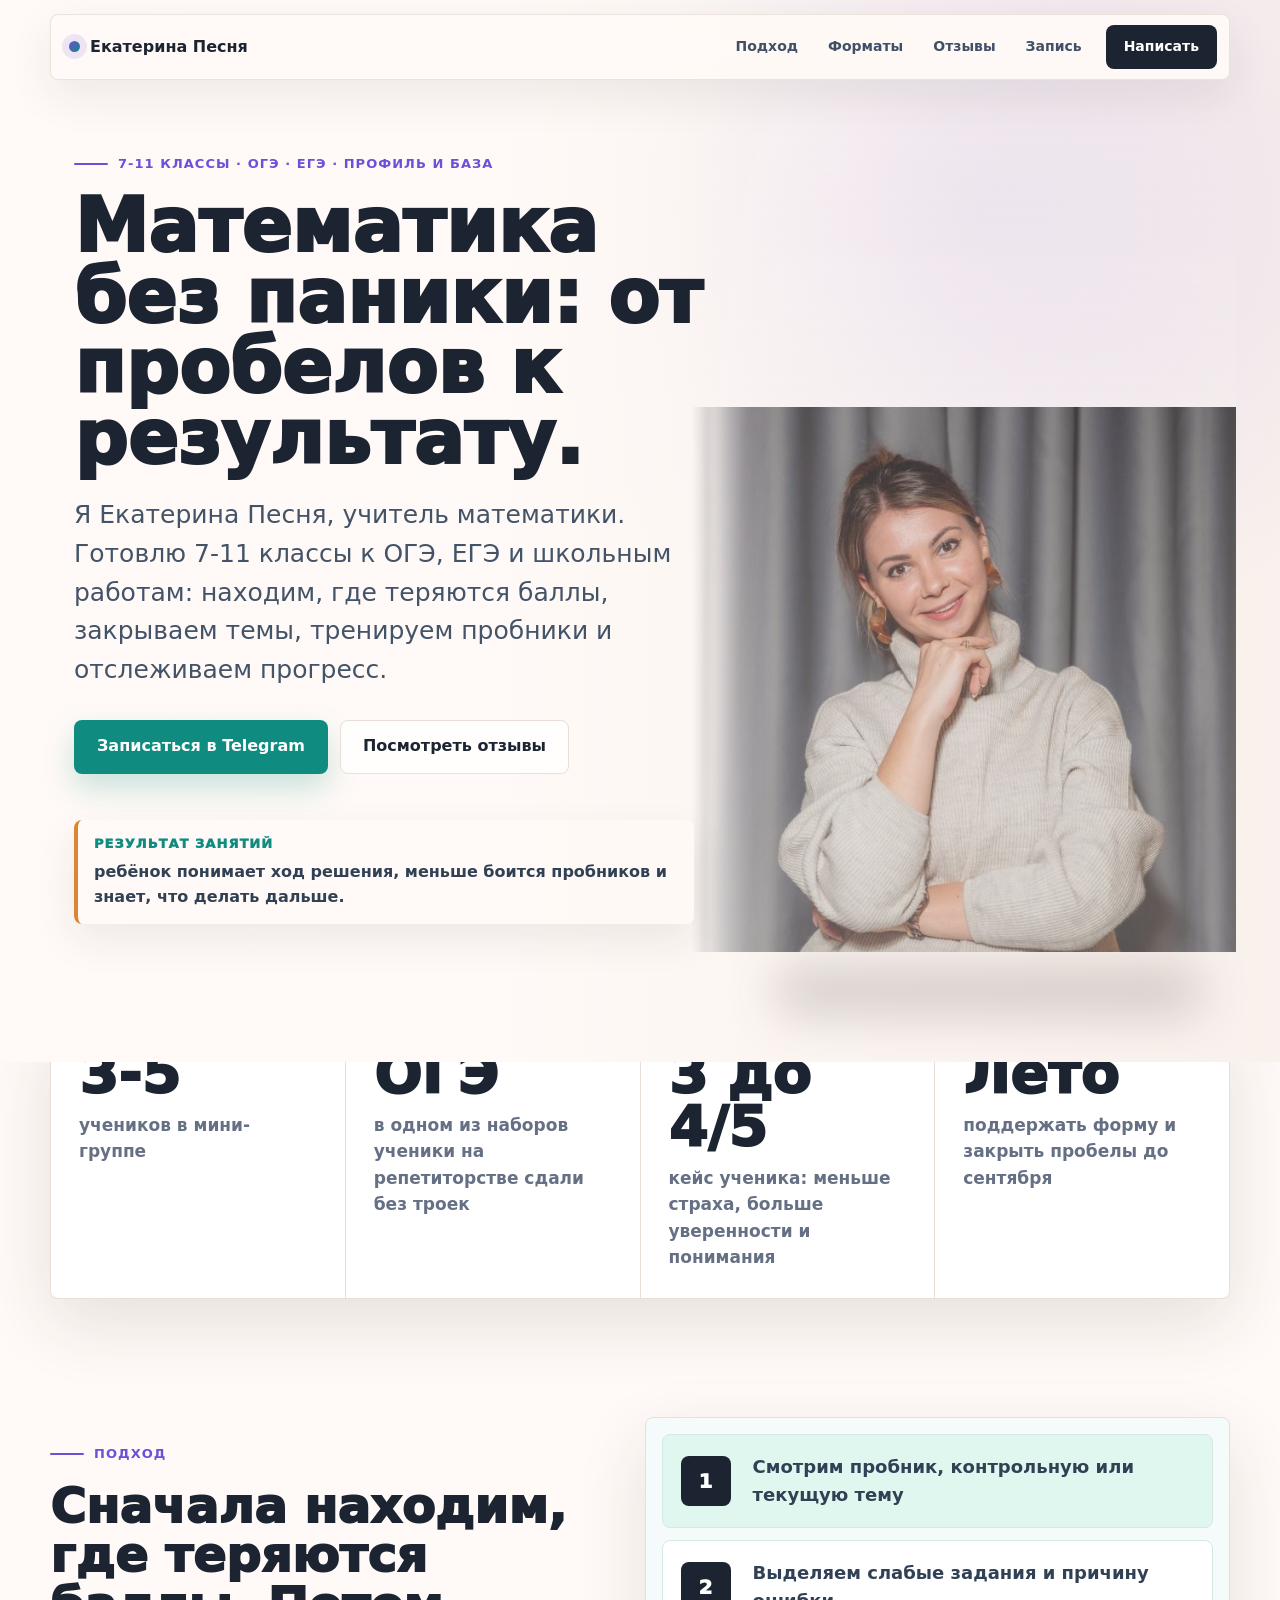
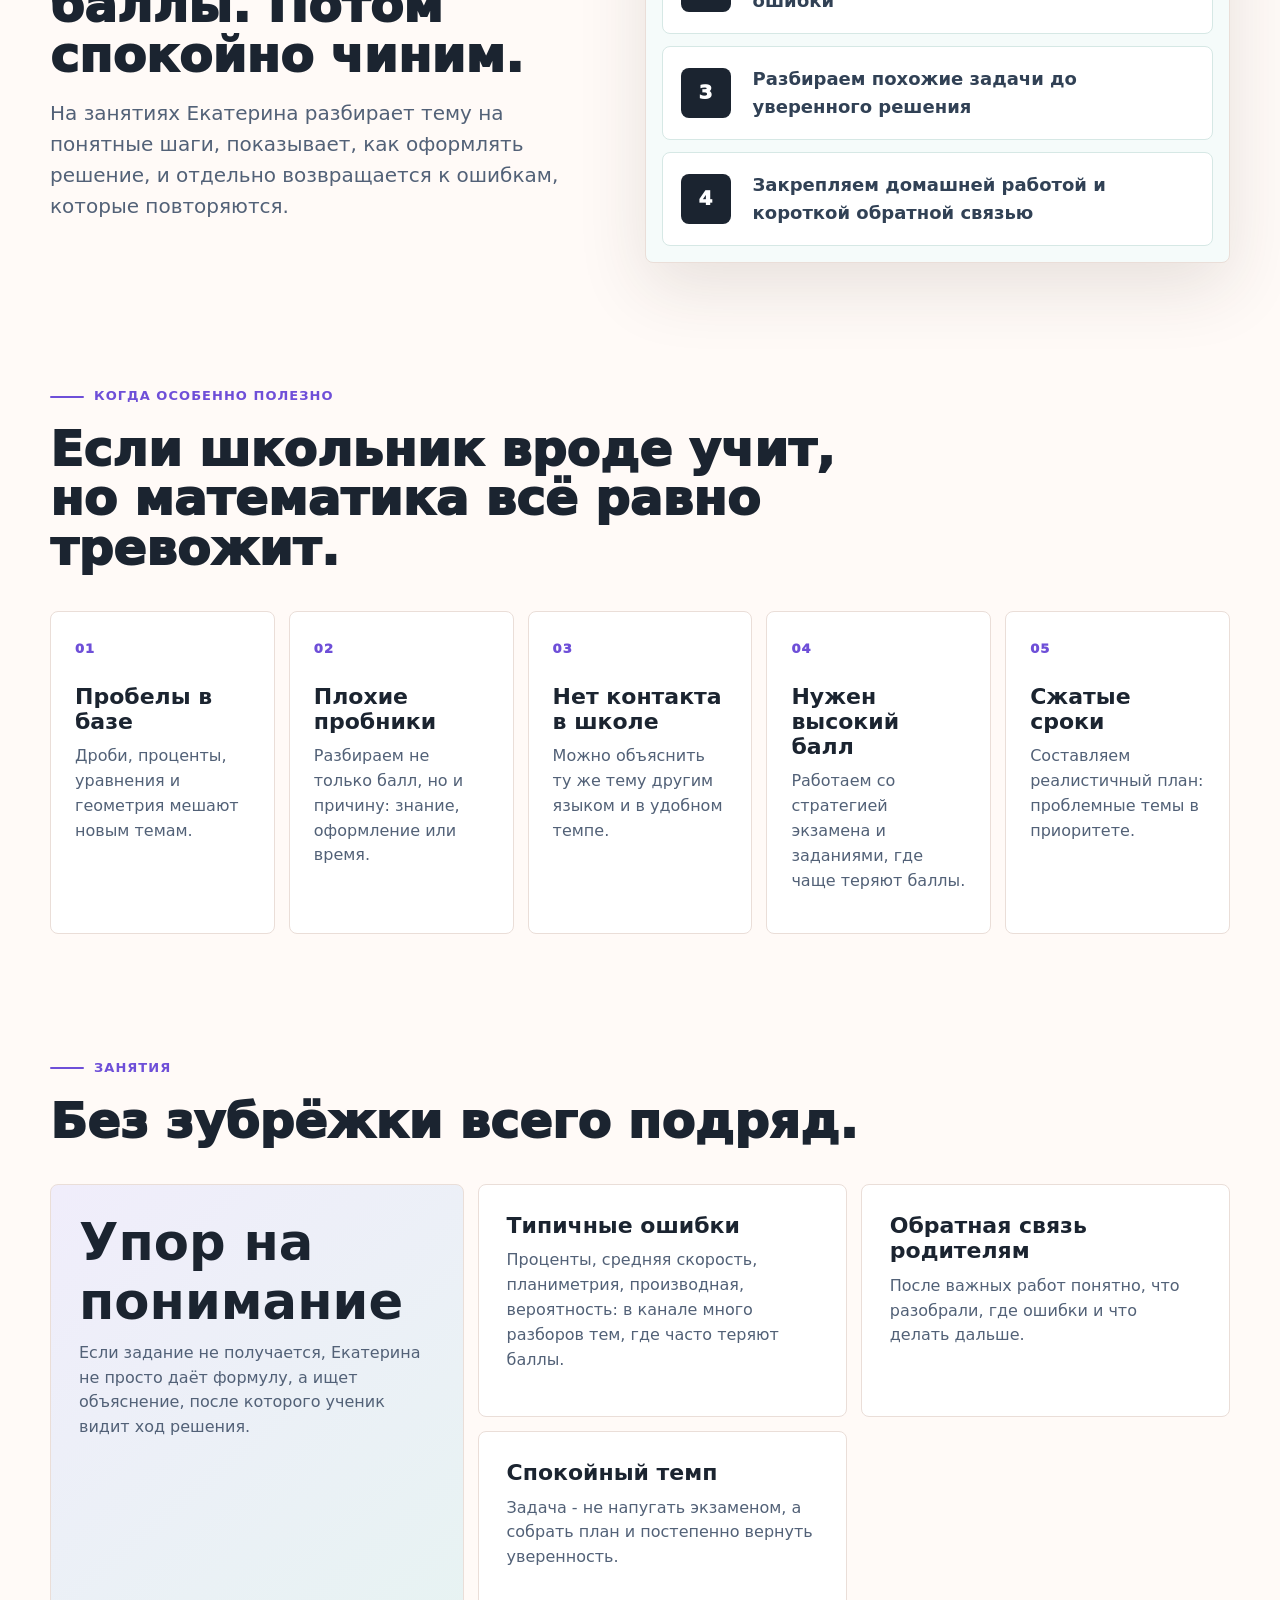
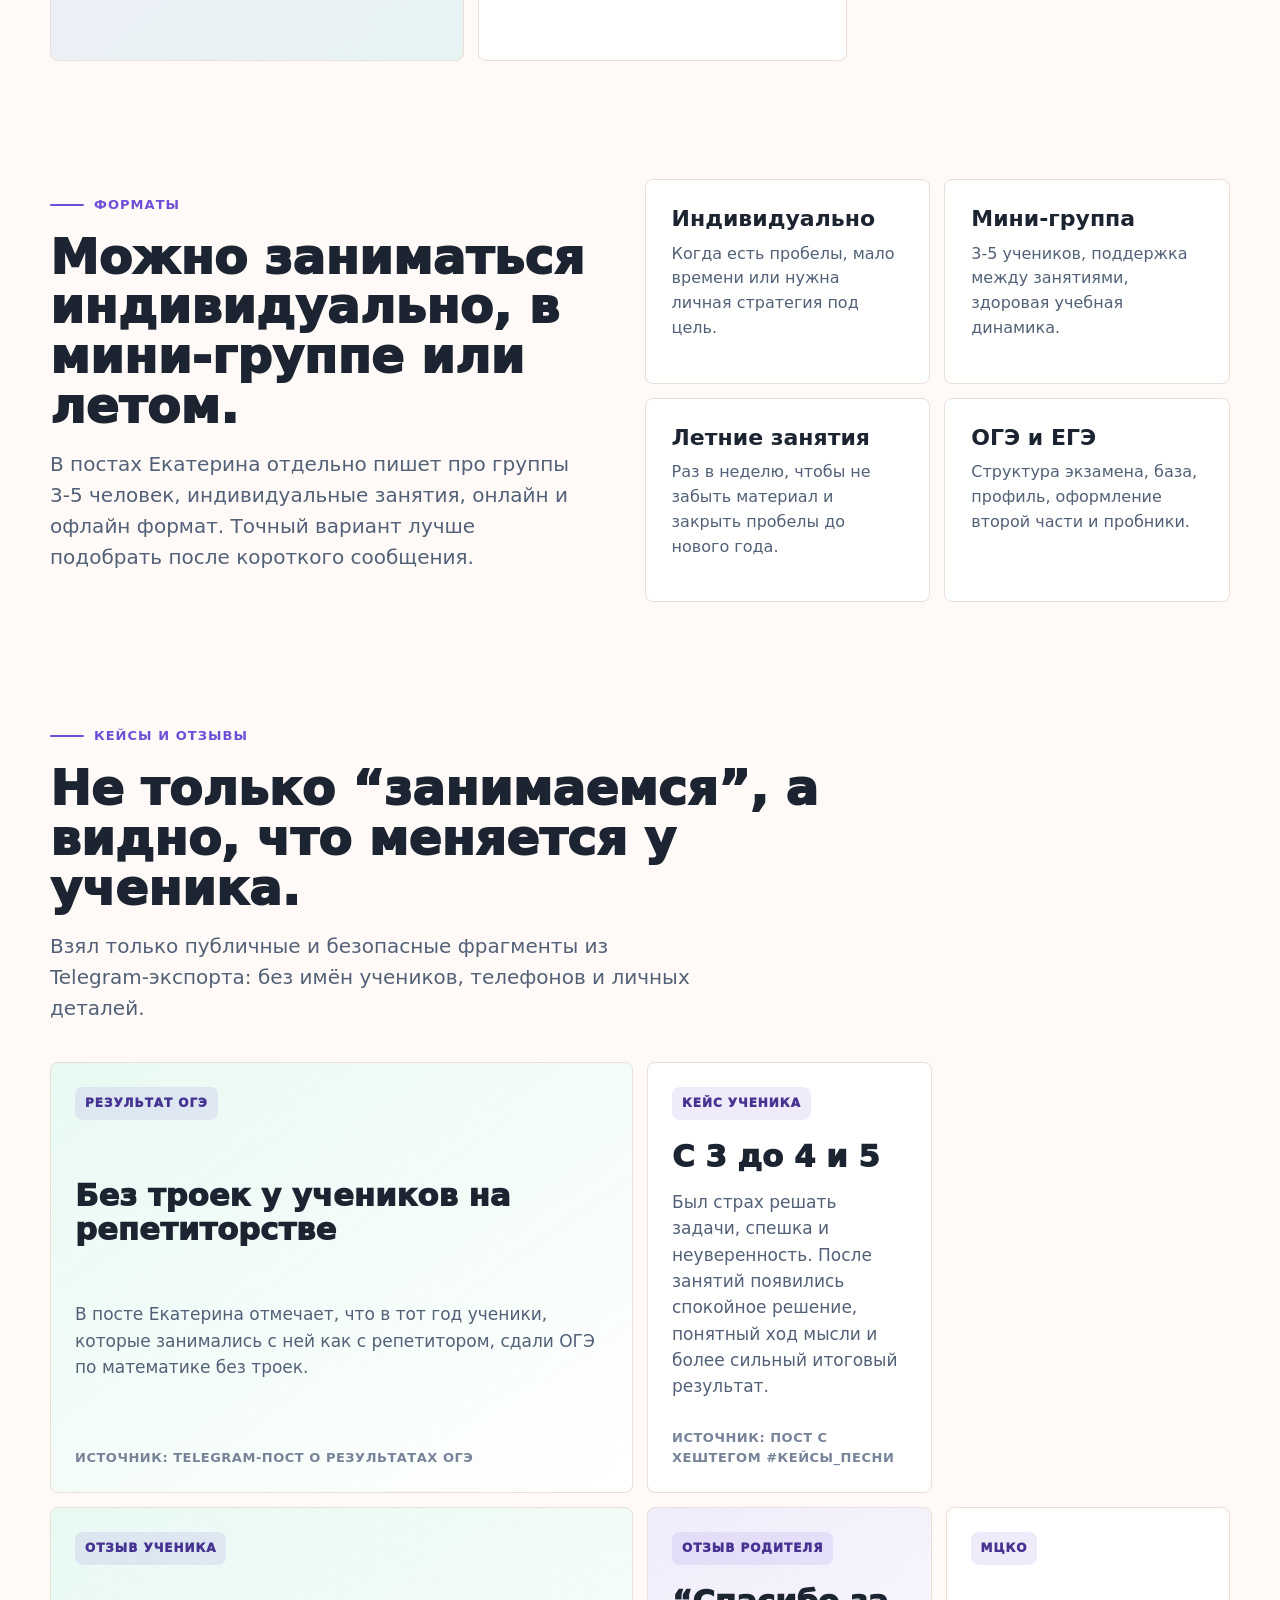
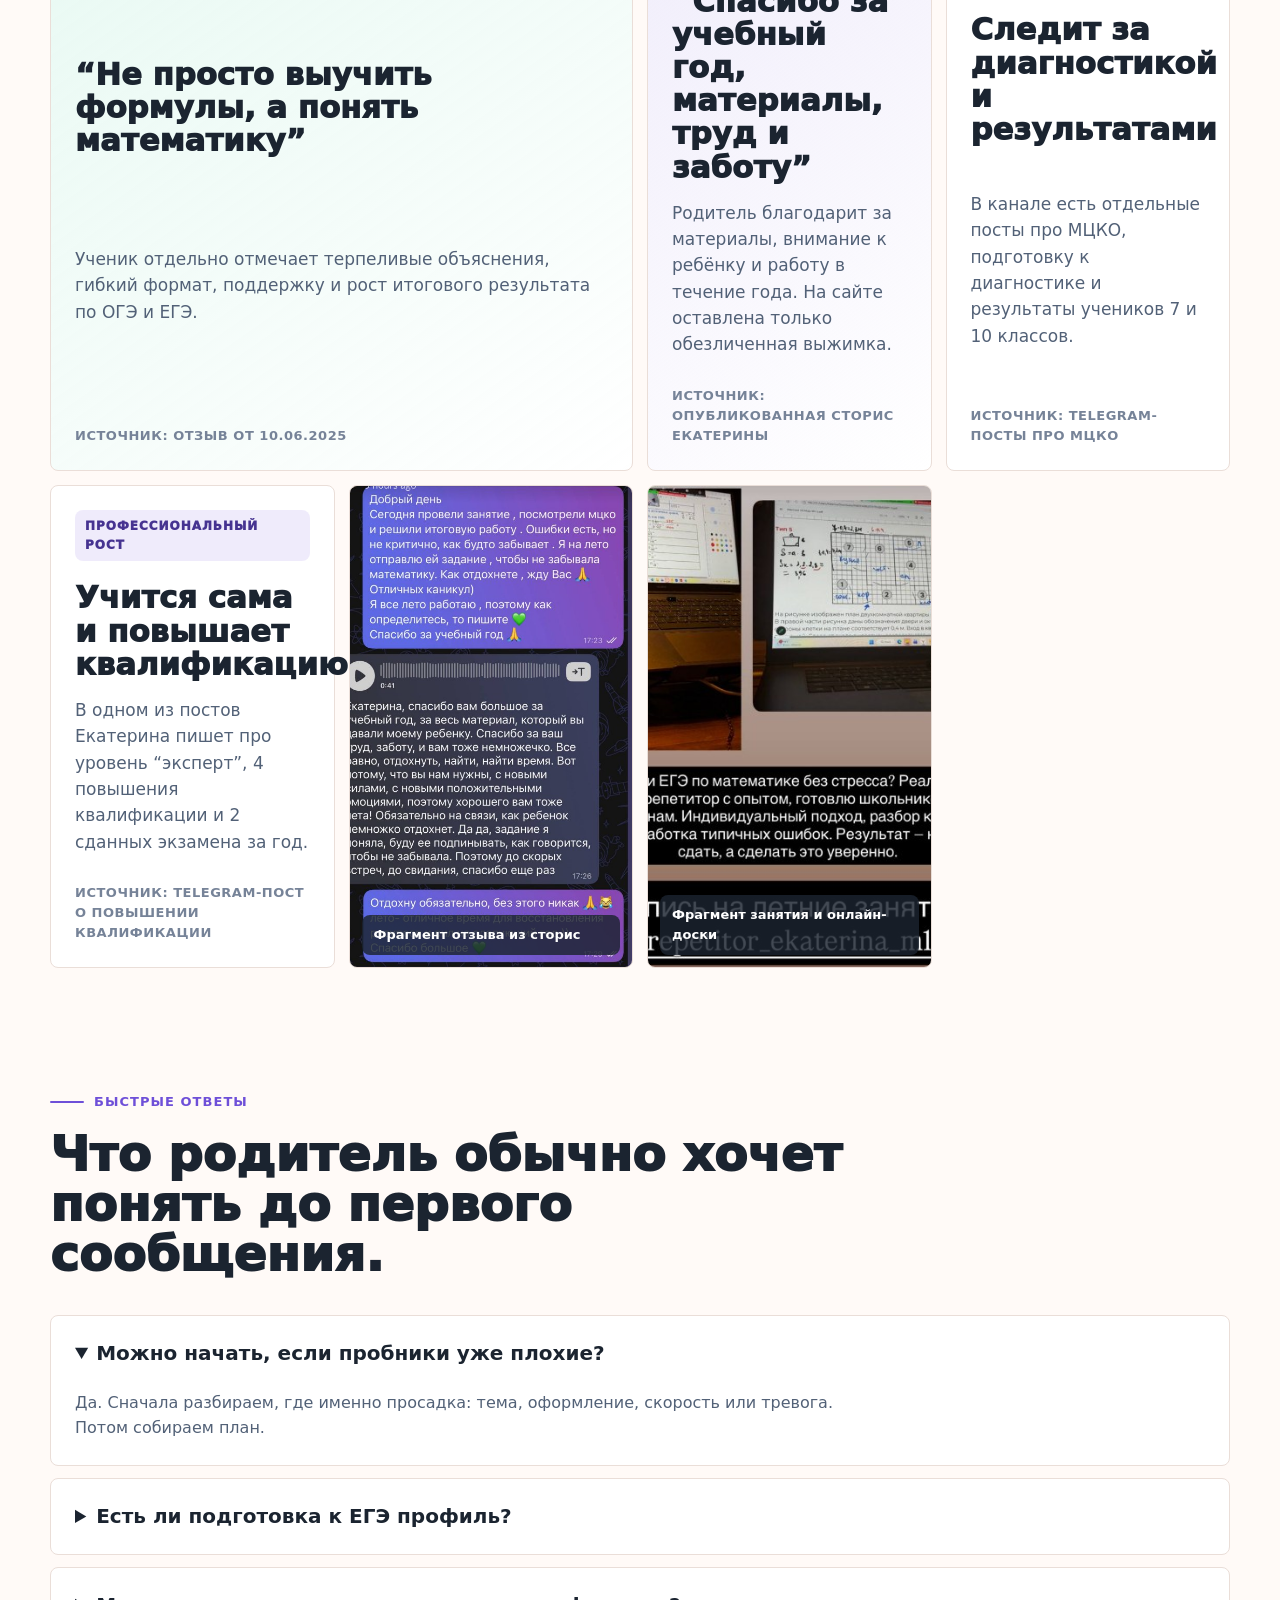
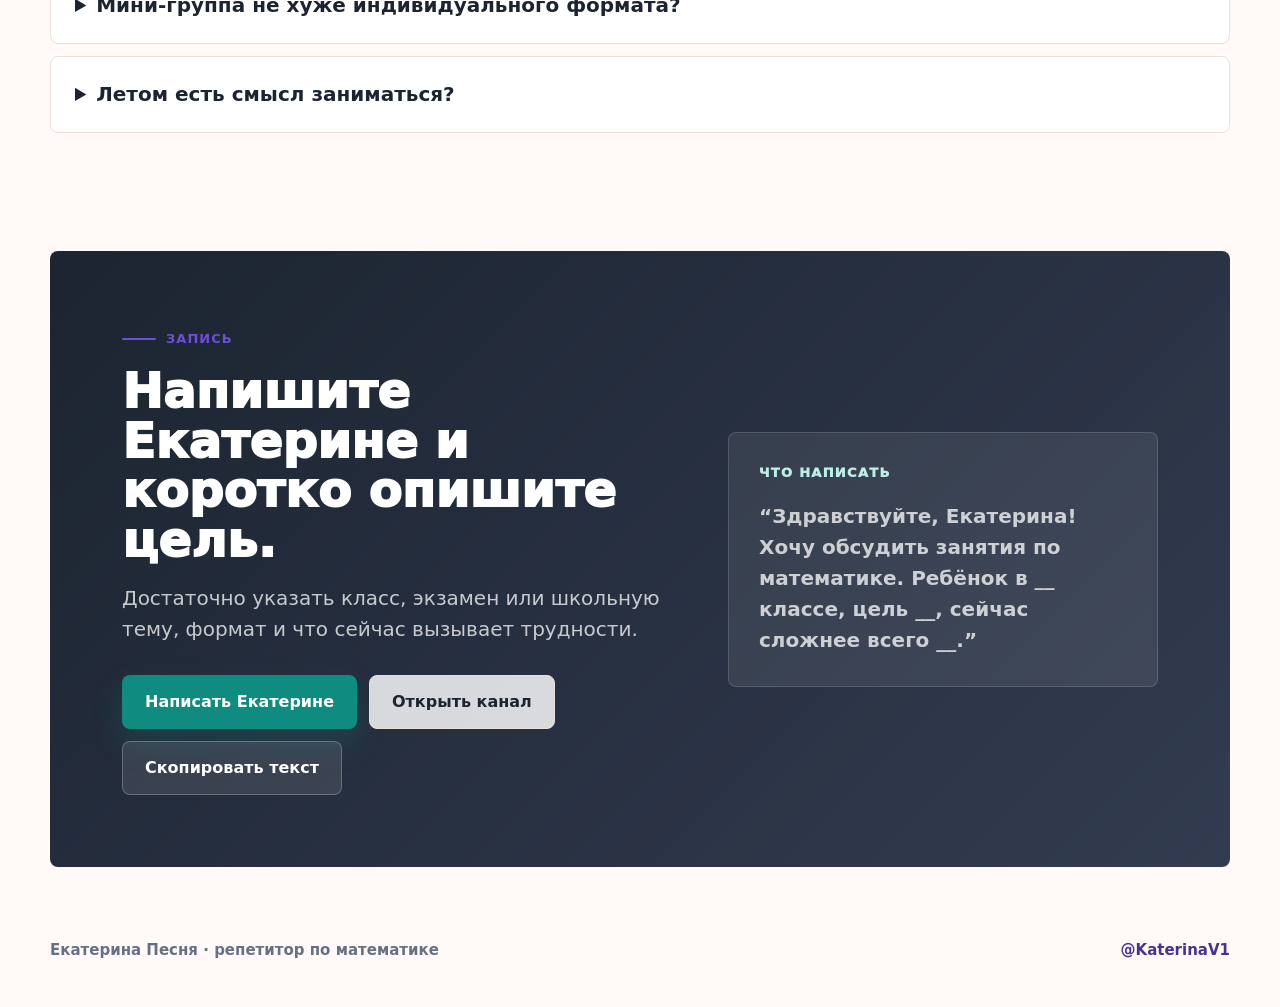
==== commit a8b08db1: "Update hero slogan and portrait framing" ====
--- a/index.html
+++ b/index.html
@@ -45,10 +45,11 @@
       <section class="hero" aria-labelledby="hero-title">
         <div class="hero-inner">
           <p class="eyebrow">7-11 классы · ОГЭ · ЕГЭ · профиль и база</p>
-          <h1 id="hero-title">Математика, которую можно сдать уверенно.</h1>
+          <h1 id="hero-title">Математика без паники: от пробелов к результату.</h1>
           <p class="hero-lead">
-            Я Екатерина Песня, учитель математики. Помогаю школьникам разобраться в темах,
-            закрыть пробелы и идти на экзамен без паники.
+            Я Екатерина Песня, учитель математики. Готовлю 7-11 классы к ОГЭ, ЕГЭ
+            и школьным работам: находим, где теряются баллы, закрываем темы,
+            тренируем пробники и отслеживаем прогресс.
           </p>
           <div class="hero-actions">
             <a class="button primary" href="https://t.me/KaterinaV1" target="_blank" rel="noopener">
@@ -56,9 +57,9 @@
             </a>
             <a class="button secondary" href="#proof">Посмотреть отзывы</a>
           </div>
-          <div class="hero-note" aria-label="Главный принцип занятий">
-            <span>Нет непонятных заданий.</span>
-            <span>Есть задания, которые надо объяснить по-другому.</span>
+          <div class="hero-note" aria-label="Результат занятий">
+            <span>Результат занятий</span>
+            <span>ребёнок понимает ход решения, меньше боится пробников и знает, что делать дальше.</span>
           </div>
           <div class="mobile-portrait" aria-hidden="true">
             <img src="assets/ekaterina-portrait.jpg" alt="">
--- a/styles.css
+++ b/styles.css
@@ -156,8 +156,8 @@
 .hero {
   position: relative;
   display: grid;
-  min-height: 84vh;
-  padding: 148px 24px 90px;
+  min-height: 850px;
+  padding: 148px 24px 138px;
   overflow: hidden;
   background:
     linear-gradient(
@@ -174,13 +174,13 @@
 .hero::before {
   content: "";
   position: absolute;
-  inset: 94px 0 0 47%;
+  inset: 96px 44px 110px 54%;
   background:
     linear-gradient(0deg, rgba(255, 250, 247, 0.28), rgba(255, 250, 247, 0.04)),
-    url("assets/ekaterina-portrait.jpg") center / cover no-repeat;
-  opacity: 0.82;
-  -webkit-mask-image: linear-gradient(90deg, transparent 0%, #000 18%, #000 100%);
-  mask-image: linear-gradient(90deg, transparent 0%, #000 18%, #000 100%);
+    url("assets/ekaterina-portrait.jpg") center bottom / contain no-repeat;
+  opacity: 0.9;
+  -webkit-mask-image: linear-gradient(90deg, transparent 0%, #000 16%, #000 100%);
+  mask-image: linear-gradient(90deg, transparent 0%, #000 16%, #000 100%);
 }
 
 .hero::after {
@@ -198,7 +198,7 @@
 .hero-inner {
   position: relative;
   z-index: 1;
-  width: min(760px, 100%);
+  width: min(680px, 100%);
   margin: auto auto auto max(24px, calc((100vw - 1180px) / 2));
 }
 
@@ -231,9 +231,9 @@
 }
 
 h1 {
-  max-width: 720px;
+  max-width: 650px;
   margin-bottom: 22px;
-  font-size: clamp(46px, 6.2vw, 82px);
+  font-size: clamp(44px, 5.8vw, 78px);
   line-height: 0.95;
   font-weight: 950;
   letter-spacing: 0;
@@ -309,7 +309,7 @@
 .hero-note {
   display: grid;
   gap: 6px;
-  width: min(520px, 100%);
+  width: min(620px, 100%);
   margin-top: 46px;
   padding: 14px 16px;
   border-left: 4px solid var(--amber);
@@ -317,8 +317,16 @@
   background: rgba(255, 250, 247, 0.86);
   box-shadow: 0 16px 40px rgba(44, 32, 26, 0.08);
   color: #314155;
-  font-size: 17px;
+  font-size: 16px;
   font-weight: 800;
+}
+
+.hero-note span:first-child {
+  color: var(--teal);
+  font-size: 13px;
+  font-weight: 950;
+  letter-spacing: 0.08em;
+  text-transform: uppercase;
 }
 
 .mobile-portrait {
@@ -749,8 +757,8 @@
   }
 
   .hero::before {
-    inset: 92px 0 0 44%;
-    opacity: 0.7;
+    inset: 96px 24px 116px 52%;
+    opacity: 0.82;
   }
 
   .facts {
@@ -869,7 +877,7 @@
 
   .mobile-portrait img {
     width: 100%;
-    aspect-ratio: 3 / 4;
+    aspect-ratio: 1 / 1;
     object-fit: cover;
   }
 
--- a/styles.css
+++ b/styles.css
@@ -156,8 +156,8 @@
 .hero {
   position: relative;
   display: grid;
-  min-height: 84vh;
-  padding: 148px 24px 90px;
+  min-height: 850px;
+  padding: 148px 24px 138px;
   overflow: hidden;
   background:
     linear-gradient(
@@ -174,13 +174,13 @@
 .hero::before {
   content: "";
   position: absolute;
-  inset: 94px 0 0 47%;
+  inset: 96px 44px 110px 54%;
   background:
     linear-gradient(0deg, rgba(255, 250, 247, 0.28), rgba(255, 250, 247, 0.04)),
-    url("assets/ekaterina-portrait.jpg") center / cover no-repeat;
-  opacity: 0.82;
-  -webkit-mask-image: linear-gradient(90deg, transparent 0%, #000 18%, #000 100%);
-  mask-image: linear-gradient(90deg, transparent 0%, #000 18%, #000 100%);
+    url("assets/ekaterina-portrait.jpg") center bottom / contain no-repeat;
+  opacity: 0.9;
+  -webkit-mask-image: linear-gradient(90deg, transparent 0%, #000 16%, #000 100%);
+  mask-image: linear-gradient(90deg, transparent 0%, #000 16%, #000 100%);
 }
 
 .hero::after {
@@ -198,7 +198,7 @@
 .hero-inner {
   position: relative;
   z-index: 1;
-  width: min(760px, 100%);
+  width: min(680px, 100%);
   margin: auto auto auto max(24px, calc((100vw - 1180px) / 2));
 }
 
@@ -231,9 +231,9 @@
 }
 
 h1 {
-  max-width: 720px;
+  max-width: 650px;
   margin-bottom: 22px;
-  font-size: clamp(46px, 6.2vw, 82px);
+  font-size: clamp(44px, 5.8vw, 78px);
   line-height: 0.95;
   font-weight: 950;
   letter-spacing: 0;
@@ -309,7 +309,7 @@
 .hero-note {
   display: grid;
   gap: 6px;
-  width: min(520px, 100%);
+  width: min(620px, 100%);
   margin-top: 46px;
   padding: 14px 16px;
   border-left: 4px solid var(--amber);
@@ -317,8 +317,16 @@
   background: rgba(255, 250, 247, 0.86);
   box-shadow: 0 16px 40px rgba(44, 32, 26, 0.08);
   color: #314155;
-  font-size: 17px;
+  font-size: 16px;
   font-weight: 800;
+}
+
+.hero-note span:first-child {
+  color: var(--teal);
+  font-size: 13px;
+  font-weight: 950;
+  letter-spacing: 0.08em;
+  text-transform: uppercase;
 }
 
 .mobile-portrait {
@@ -749,8 +757,8 @@
   }
 
   .hero::before {
-    inset: 92px 0 0 44%;
-    opacity: 0.7;
+    inset: 96px 24px 116px 52%;
+    opacity: 0.82;
   }
 
   .facts {
@@ -869,7 +877,7 @@
 
   .mobile-portrait img {
     width: 100%;
-    aspect-ratio: 3 / 4;
+    aspect-ratio: 1 / 1;
     object-fit: cover;
   }
 
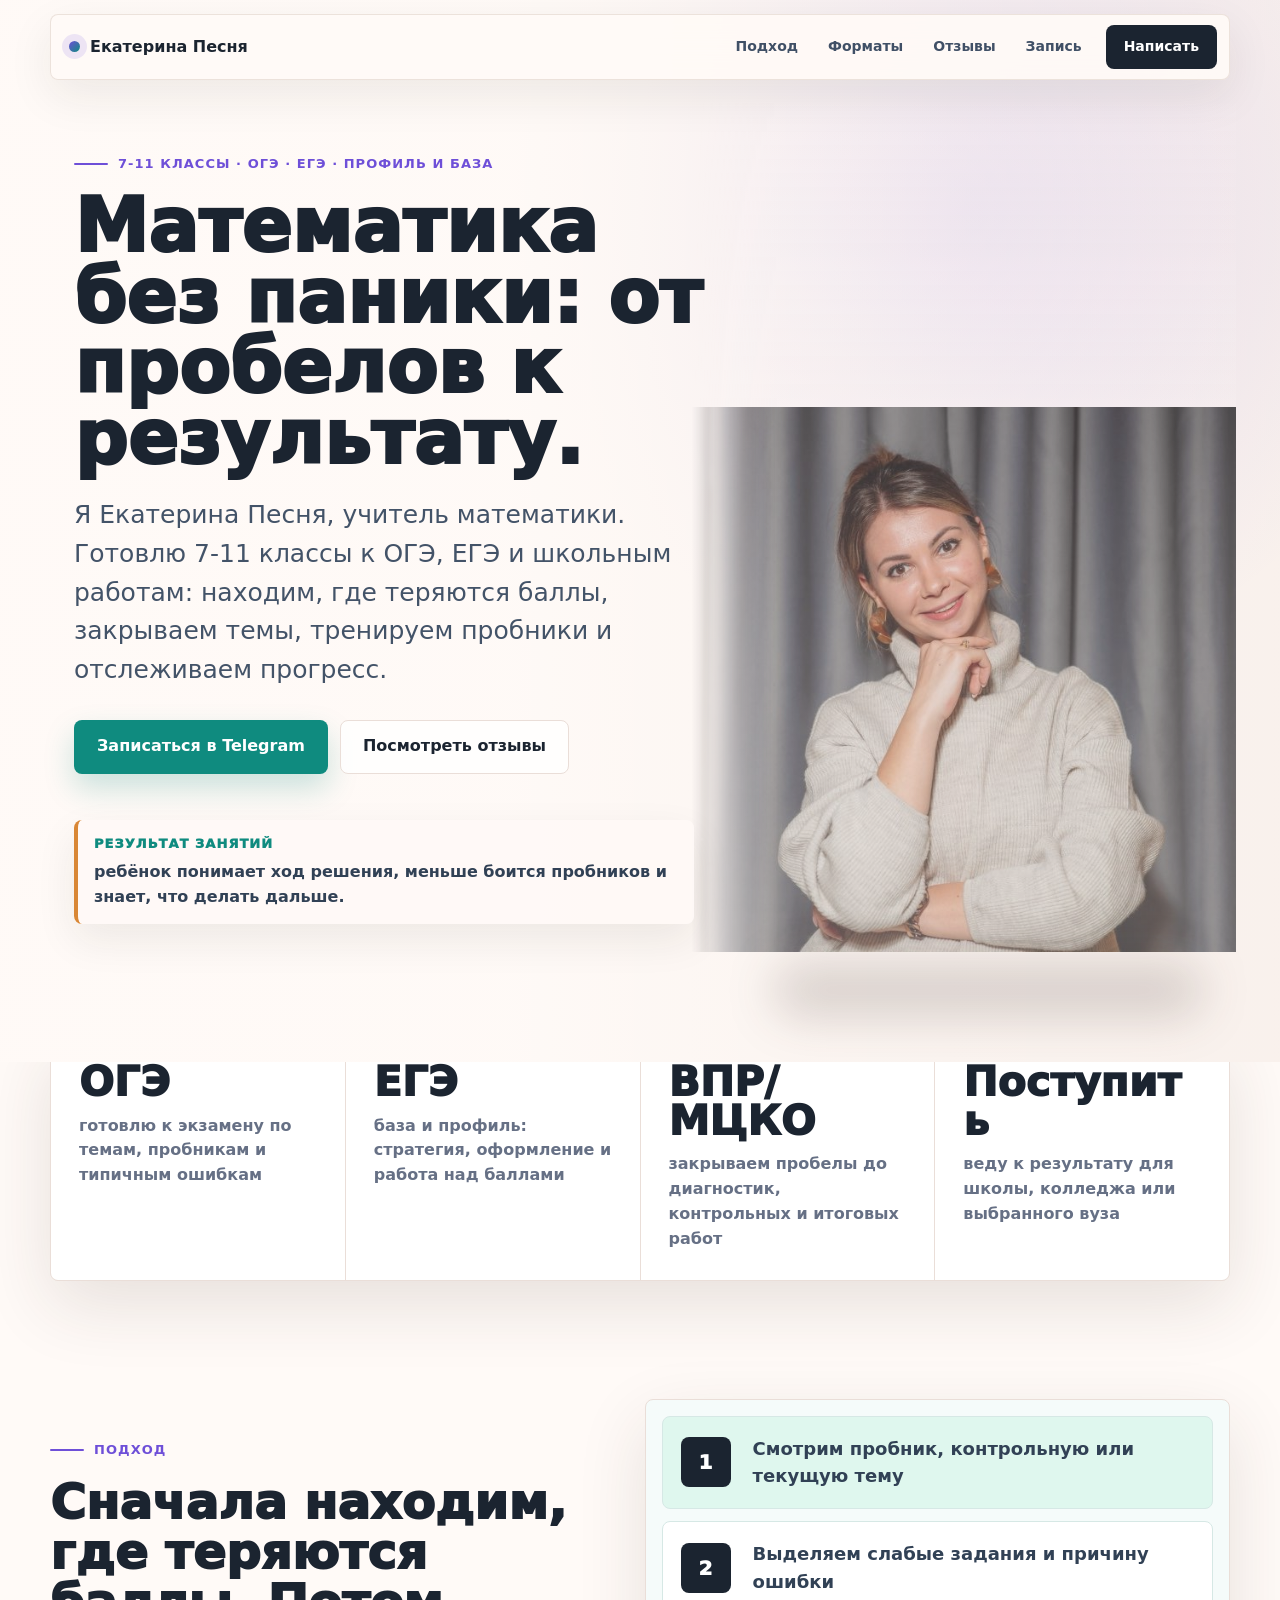
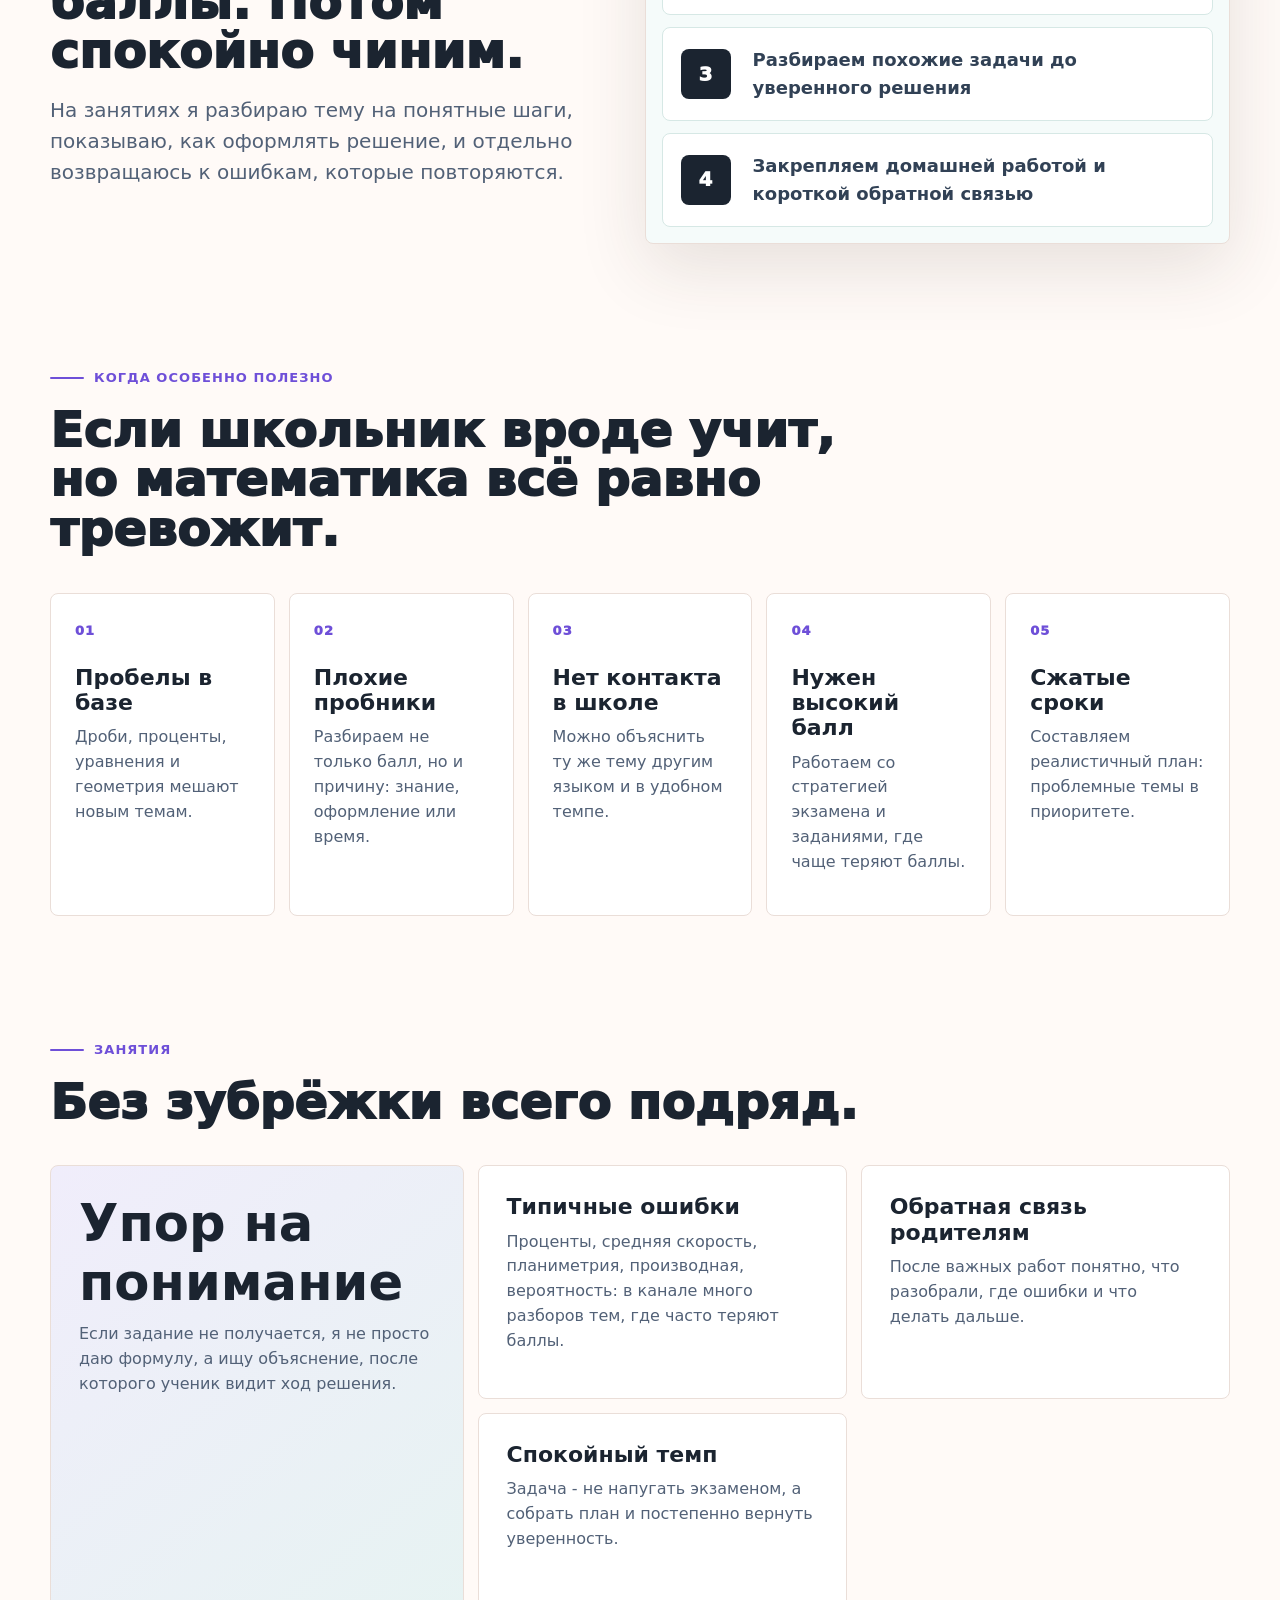
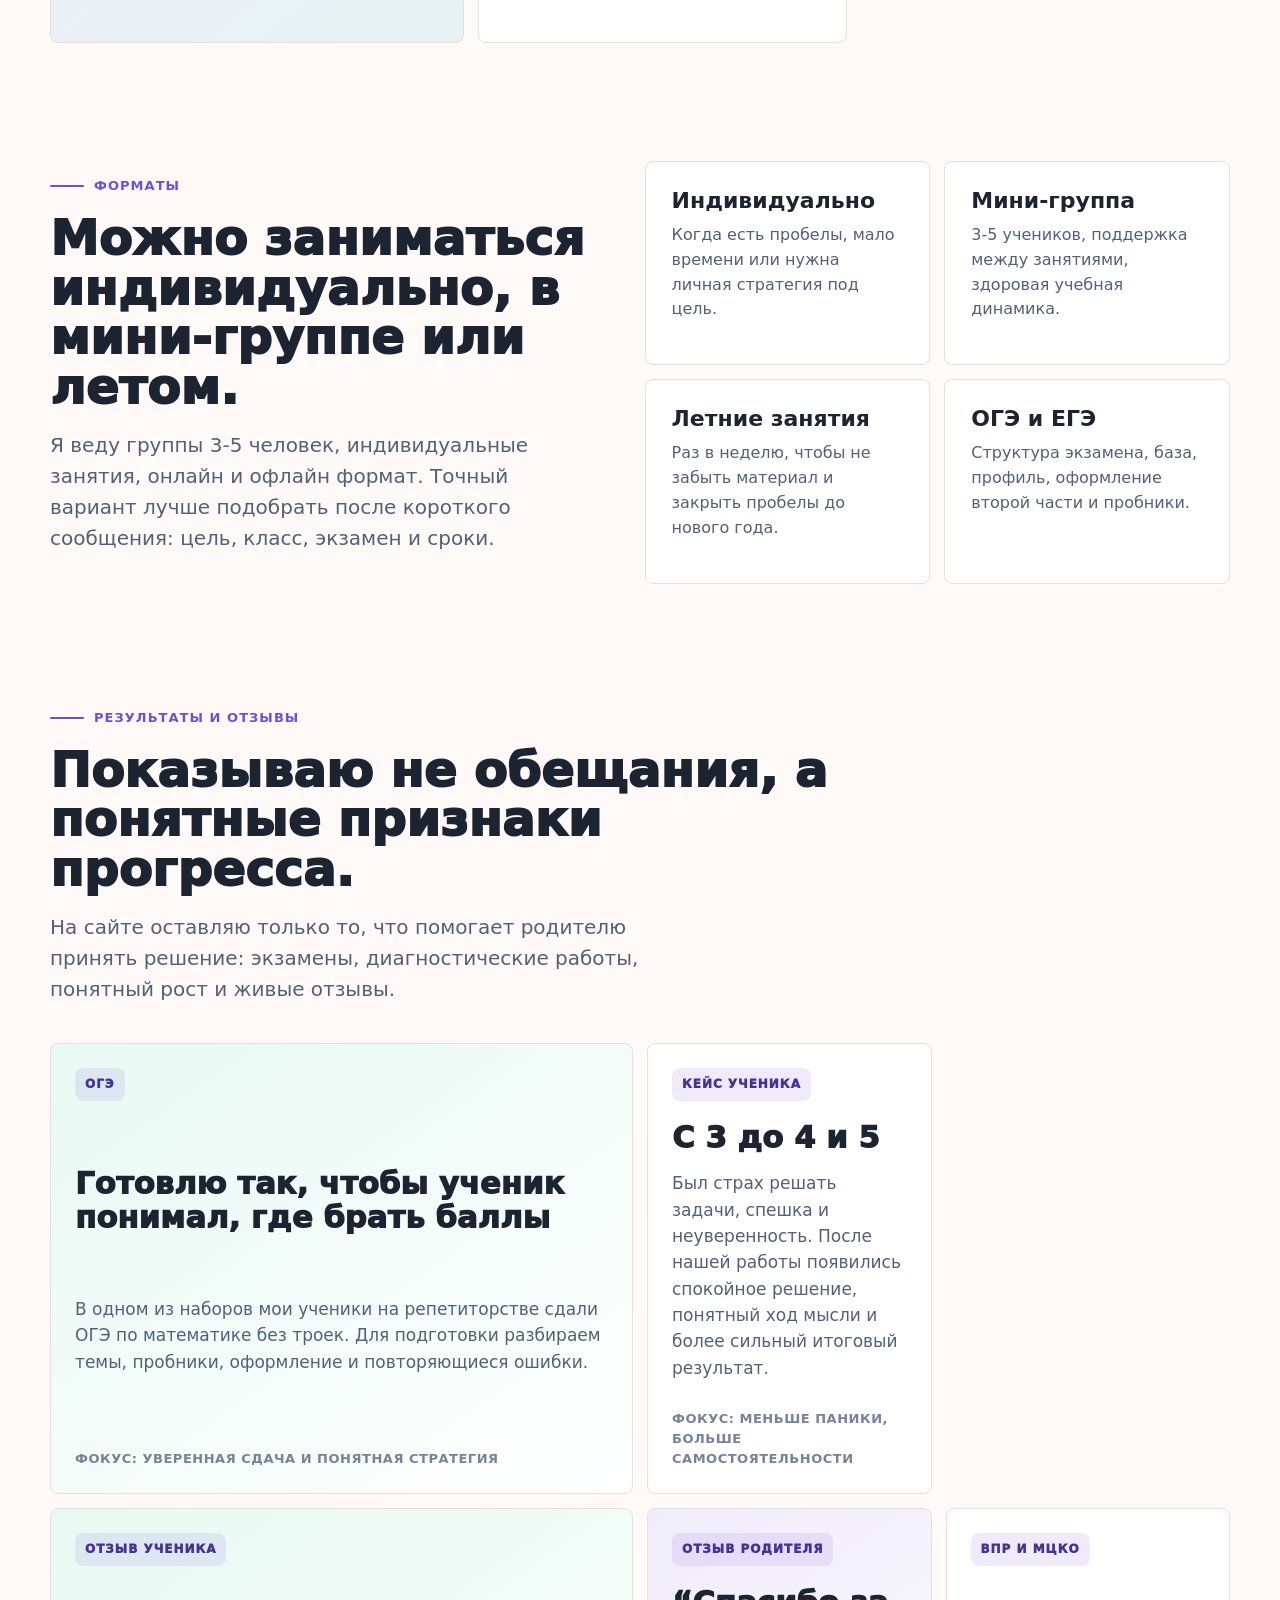
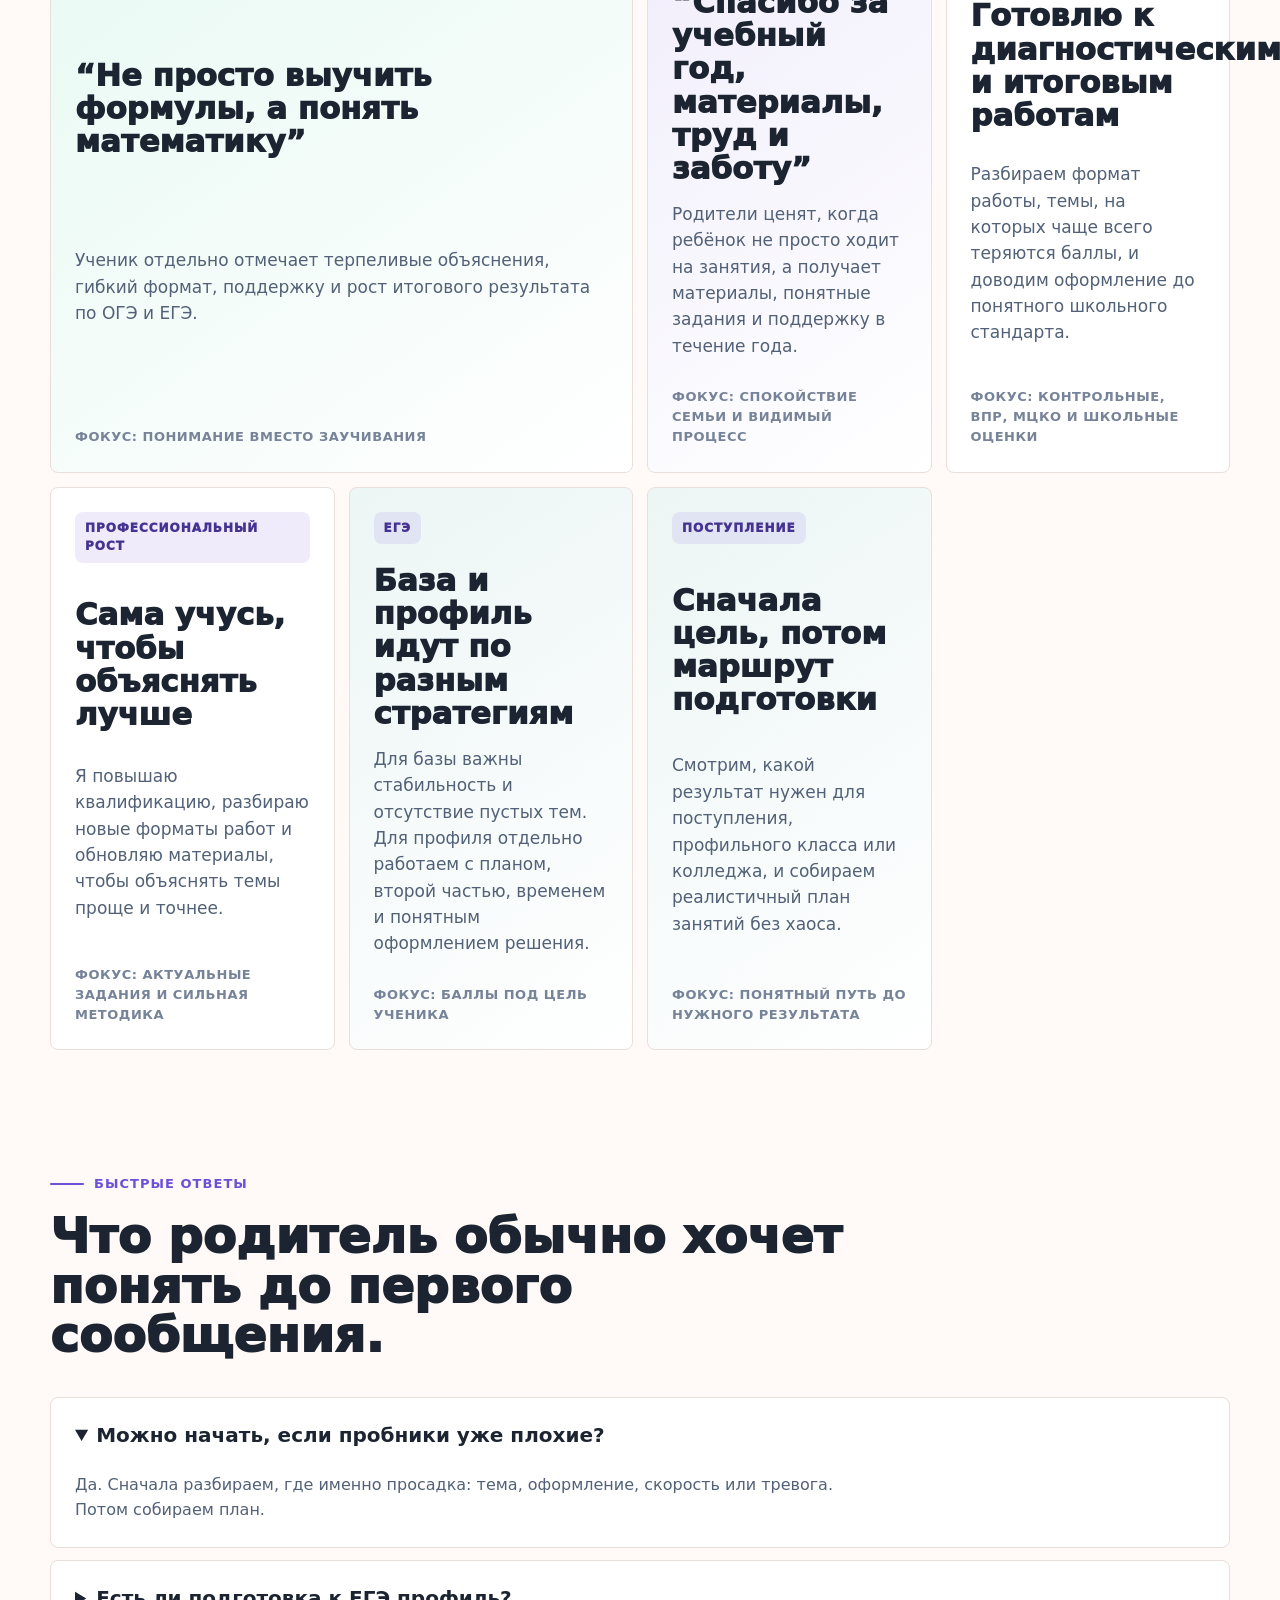
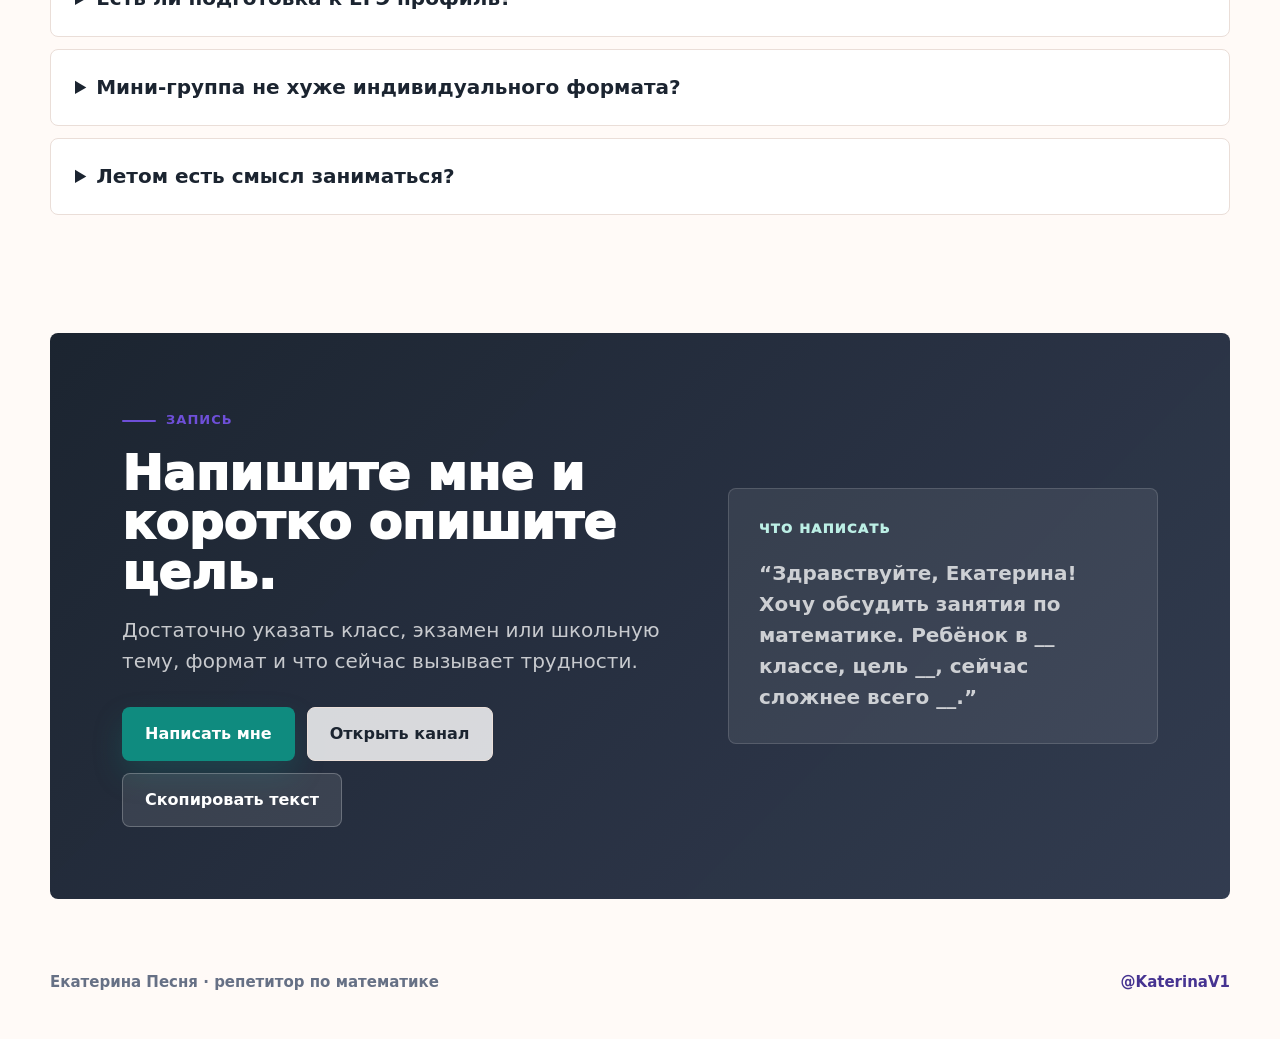
==== commit 5c40a106: "Refocus Ekaterina site on exam results" ====
--- a/index.html
+++ b/index.html
@@ -69,20 +69,20 @@
 
       <section class="facts" aria-label="Коротко о подготовке">
         <div class="fact">
-          <strong>3-5</strong>
-          <span>учеников в мини-группе</span>
+          <strong>ОГЭ</strong>
+          <span>готовлю к экзамену по темам, пробникам и типичным ошибкам</span>
         </div>
         <div class="fact">
-          <strong>ОГЭ</strong>
-          <span>в одном из наборов ученики на репетиторстве сдали без троек</span>
+          <strong>ЕГЭ</strong>
+          <span>база и профиль: стратегия, оформление и работа над баллами</span>
         </div>
         <div class="fact">
-          <strong>3 до 4/5</strong>
-          <span>кейс ученика: меньше страха, больше уверенности и понимания</span>
+          <strong>ВПР/МЦКО</strong>
+          <span>закрываем пробелы до диагностик, контрольных и итоговых работ</span>
         </div>
         <div class="fact">
-          <strong>Лето</strong>
-          <span>поддержать форму и закрыть пробелы до сентября</span>
+          <strong>Поступить</strong>
+          <span>веду к результату для школы, колледжа или выбранного вуза</span>
         </div>
       </section>
 
@@ -91,8 +91,8 @@
           <p class="eyebrow">Подход</p>
           <h2>Сначала находим, где теряются баллы. Потом спокойно чиним.</h2>
           <p>
-            На занятиях Екатерина разбирает тему на понятные шаги, показывает,
-            как оформлять решение, и отдельно возвращается к ошибкам, которые повторяются.
+            На занятиях я разбираю тему на понятные шаги, показываю,
+            как оформлять решение, и отдельно возвращаюсь к ошибкам, которые повторяются.
           </p>
         </div>
         <div class="method-board" aria-label="Схема занятия">
@@ -158,8 +158,8 @@
           <div class="lesson-card accent">
             <h3>Упор на понимание</h3>
             <p>
-              Если задание не получается, Екатерина не просто даёт формулу,
-              а ищет объяснение, после которого ученик видит ход решения.
+              Если задание не получается, я не просто даю формулу,
+              а ищу объяснение, после которого ученик видит ход решения.
             </p>
           </div>
           <div class="lesson-card">
@@ -189,8 +189,8 @@
           <p class="eyebrow">Форматы</p>
           <h2>Можно заниматься индивидуально, в мини-группе или летом.</h2>
           <p>
-            В постах Екатерина отдельно пишет про группы 3-5 человек, индивидуальные занятия,
-            онлайн и офлайн формат. Точный вариант лучше подобрать после короткого сообщения.
+            Я веду группы 3-5 человек, индивидуальные занятия, онлайн и офлайн формат.
+            Точный вариант лучше подобрать после короткого сообщения: цель, класс, экзамен и сроки.
           </p>
         </div>
         <div class="format-grid">
@@ -215,31 +215,31 @@
 
       <section class="section proof" id="proof">
         <div class="section-heading">
-          <p class="eyebrow">Кейсы и отзывы</p>
-          <h2>Не только “занимаемся”, а видно, что меняется у ученика.</h2>
-          <p>
-            Взял только публичные и безопасные фрагменты из Telegram-экспорта:
-            без имён учеников, телефонов и личных деталей.
-          </p>
-        </div>
-        <div class="proof-grid" aria-label="Кейсы, отзывы и фрагменты из канала">
+          <p class="eyebrow">Результаты и отзывы</p>
+          <h2>Показываю не обещания, а понятные признаки прогресса.</h2>
+          <p>
+            На сайте оставляю только то, что помогает родителю принять решение:
+            экзамены, диагностические работы, понятный рост и живые отзывы.
+          </p>
+        </div>
+        <div class="proof-grid" aria-label="Результаты, экзамены и отзывы">
           <article class="proof-card result">
-            <span class="proof-label">результат ОГЭ</span>
-            <strong>Без троек у учеников на репетиторстве</strong>
-            <p>
-              В посте Екатерина отмечает, что в тот год ученики, которые занимались
-              с ней как с репетитором, сдали ОГЭ по математике без троек.
-            </p>
-            <small>Источник: Telegram-пост о результатах ОГЭ</small>
+            <span class="proof-label">ОГЭ</span>
+            <strong>Готовлю так, чтобы ученик понимал, где брать баллы</strong>
+            <p>
+              В одном из наборов мои ученики на репетиторстве сдали ОГЭ по математике без троек.
+              Для подготовки разбираем темы, пробники, оформление и повторяющиеся ошибки.
+            </p>
+            <small>Фокус: уверенная сдача и понятная стратегия</small>
           </article>
           <article class="proof-card">
             <span class="proof-label">кейс ученика</span>
             <strong>С 3 до 4 и 5</strong>
             <p>
-              Был страх решать задачи, спешка и неуверенность. После занятий появились
+              Был страх решать задачи, спешка и неуверенность. После нашей работы появились
               спокойное решение, понятный ход мысли и более сильный итоговый результат.
             </p>
-            <small>Источник: пост с хештегом #Кейсы_Песни</small>
+            <small>Фокус: меньше паники, больше самостоятельности</small>
           </article>
           <article class="proof-card review">
             <span class="proof-label">отзыв ученика</span>
@@ -248,42 +248,52 @@
               Ученик отдельно отмечает терпеливые объяснения, гибкий формат,
               поддержку и рост итогового результата по ОГЭ и ЕГЭ.
             </p>
-            <small>Источник: отзыв от 10.06.2025</small>
+            <small>Фокус: понимание вместо заучивания</small>
           </article>
           <article class="proof-card parent">
             <span class="proof-label">отзыв родителя</span>
             <strong>“Спасибо за учебный год, материалы, труд и заботу”</strong>
             <p>
-              Родитель благодарит за материалы, внимание к ребёнку и работу в течение года.
-              На сайте оставлена только обезличенная выжимка.
-            </p>
-            <small>Источник: опубликованная сторис Екатерины</small>
+              Родители ценят, когда ребёнок не просто ходит на занятия, а получает материалы,
+              понятные задания и поддержку в течение года.
+            </p>
+            <small>Фокус: спокойствие семьи и видимый процесс</small>
           </article>
           <article class="proof-card">
-            <span class="proof-label">МЦКО</span>
-            <strong>Следит за диагностикой и результатами</strong>
-            <p>
-              В канале есть отдельные посты про МЦКО, подготовку к диагностике
-              и результаты учеников 7 и 10 классов.
-            </p>
-            <small>Источник: Telegram-посты про МЦКО</small>
+            <span class="proof-label">ВПР и МЦКО</span>
+            <strong>Готовлю к диагностическим и итоговым работам</strong>
+            <p>
+              Разбираем формат работы, темы, на которых чаще всего теряются баллы,
+              и доводим оформление до понятного школьного стандарта.
+            </p>
+            <small>Фокус: контрольные, ВПР, МЦКО и школьные оценки</small>
           </article>
           <article class="proof-card">
             <span class="proof-label">профессиональный рост</span>
-            <strong>Учится сама и повышает квалификацию</strong>
-            <p>
-              В одном из постов Екатерина пишет про уровень “эксперт”,
-              4 повышения квалификации и 2 сданных экзамена за год.
-            </p>
-            <small>Источник: Telegram-пост о повышении квалификации</small>
-          </article>
-          <article class="proof-media review-shot">
-            <img src="assets/review-story.jpg" alt="Обезличенный фрагмент отзыва из Telegram">
-            <span>Фрагмент отзыва из сторис</span>
-          </article>
-          <article class="proof-media">
-            <img src="assets/lesson-story.jpg" alt="Фрагмент занятия Екатерины с онлайн-доской">
-            <span>Фрагмент занятия и онлайн-доски</span>
+            <strong>Сама учусь, чтобы объяснять лучше</strong>
+            <p>
+              Я повышаю квалификацию, разбираю новые форматы работ и обновляю материалы,
+              чтобы объяснять темы проще и точнее.
+            </p>
+            <small>Фокус: актуальные задания и сильная методика</small>
+          </article>
+          <article class="proof-card exam">
+            <span class="proof-label">ЕГЭ</span>
+            <strong>База и профиль идут по разным стратегиям</strong>
+            <p>
+              Для базы важны стабильность и отсутствие пустых тем. Для профиля отдельно работаем
+              с планом, второй частью, временем и понятным оформлением решения.
+            </p>
+            <small>Фокус: баллы под цель ученика</small>
+          </article>
+          <article class="proof-card exam">
+            <span class="proof-label">поступление</span>
+            <strong>Сначала цель, потом маршрут подготовки</strong>
+            <p>
+              Смотрим, какой результат нужен для поступления, профильного класса или колледжа,
+              и собираем реалистичный план занятий без хаоса.
+            </p>
+            <small>Фокус: понятный путь до нужного результата</small>
           </article>
         </div>
       </section>
@@ -300,7 +310,7 @@
           </details>
           <details>
             <summary>Есть ли подготовка к ЕГЭ профиль?</summary>
-            <p>Да. В материалах Екатерины есть профиль, база, оформление второй части и разборы сложных тем.</p>
+            <p>Да. В моих материалах есть профиль, база, оформление второй части и разборы сложных тем.</p>
           </details>
           <details>
             <summary>Мини-группа не хуже индивидуального формата?</summary>
@@ -316,13 +326,13 @@
       <section class="contact-band" id="contact">
         <div>
           <p class="eyebrow">Запись</p>
-          <h2>Напишите Екатерине и коротко опишите цель.</h2>
+          <h2>Напишите мне и коротко опишите цель.</h2>
           <p>
             Достаточно указать класс, экзамен или школьную тему, формат и что сейчас вызывает трудности.
           </p>
           <div class="contact-actions">
             <a class="button primary" href="https://t.me/KaterinaV1" target="_blank" rel="noopener">
-              Написать Екатерине
+              Написать мне
             </a>
             <a class="button secondary" href="https://t.me/repetitor_ekaterina_m19" target="_blank" rel="noopener">
               Открыть канал
--- a/styles.css
+++ b/styles.css
@@ -338,7 +338,7 @@
   grid-template-columns: repeat(4, minmax(0, 1fr));
   gap: 1px;
   width: min(1180px, calc(100% - 48px));
-  margin: -44px auto 0;
+  margin: -28px auto 0;
   border: 1px solid var(--line);
   border-radius: 8px;
   overflow: hidden;
@@ -347,7 +347,7 @@
 }
 
 .fact {
-  min-height: 158px;
+  min-height: 172px;
   padding: 28px;
   background: var(--white);
 }
@@ -356,16 +356,17 @@
   display: block;
   margin-bottom: 12px;
   color: var(--ink);
-  font-size: clamp(34px, 4.4vw, 56px);
+  font-size: clamp(30px, 3.2vw, 42px);
   line-height: 0.95;
   font-weight: 950;
+  overflow-wrap: break-word;
 }
 
 .fact span {
   display: block;
   max-width: 250px;
   color: var(--muted);
-  font-size: 17px;
+  font-size: 16px;
   font-weight: 700;
 }
 
@@ -521,8 +522,7 @@
   margin-top: 38px;
 }
 
-.proof-card,
-.proof-media {
+.proof-card {
   border: 1px solid var(--line);
   border-radius: 8px;
   background: var(--white);
@@ -551,6 +551,12 @@
     var(--white);
 }
 
+.proof-card.exam {
+  background:
+    linear-gradient(145deg, rgba(15, 139, 127, 0.08), rgba(255, 255, 255, 0.95)),
+    var(--white);
+}
+
 .proof-label {
   display: inline-flex;
   width: fit-content;
@@ -586,37 +592,6 @@
   font-weight: 850;
   letter-spacing: 0.04em;
   text-transform: uppercase;
-}
-
-.proof-media {
-  position: relative;
-  min-height: 320px;
-  overflow: hidden;
-  background: var(--soft);
-}
-
-.proof-media img {
-  width: 100%;
-  height: 100%;
-  min-height: 320px;
-  object-fit: cover;
-}
-
-.proof-media.review-shot img {
-  object-position: top;
-}
-
-.proof-media span {
-  position: absolute;
-  right: 12px;
-  bottom: 12px;
-  left: 12px;
-  padding: 10px 12px;
-  border-radius: 8px;
-  background: rgba(27, 36, 48, 0.82);
-  color: var(--white);
-  font-size: 13px;
-  font-weight: 850;
 }
 
 .answers-list {
@@ -948,8 +923,7 @@
 
   .proof-card,
   .proof-card.result,
-  .proof-card.review,
-  .proof-media {
+  .proof-card.review {
     grid-column: auto;
     min-height: auto;
   }
@@ -960,10 +934,6 @@
 
   .proof-card strong {
     font-size: 24px;
-  }
-
-  .proof-media img {
-    min-height: 360px;
   }
 
   .contact-band {
--- a/styles.css
+++ b/styles.css
@@ -338,7 +338,7 @@
   grid-template-columns: repeat(4, minmax(0, 1fr));
   gap: 1px;
   width: min(1180px, calc(100% - 48px));
-  margin: -44px auto 0;
+  margin: -28px auto 0;
   border: 1px solid var(--line);
   border-radius: 8px;
   overflow: hidden;
@@ -347,7 +347,7 @@
 }
 
 .fact {
-  min-height: 158px;
+  min-height: 172px;
   padding: 28px;
   background: var(--white);
 }
@@ -356,16 +356,17 @@
   display: block;
   margin-bottom: 12px;
   color: var(--ink);
-  font-size: clamp(34px, 4.4vw, 56px);
+  font-size: clamp(30px, 3.2vw, 42px);
   line-height: 0.95;
   font-weight: 950;
+  overflow-wrap: break-word;
 }
 
 .fact span {
   display: block;
   max-width: 250px;
   color: var(--muted);
-  font-size: 17px;
+  font-size: 16px;
   font-weight: 700;
 }
 
@@ -521,8 +522,7 @@
   margin-top: 38px;
 }
 
-.proof-card,
-.proof-media {
+.proof-card {
   border: 1px solid var(--line);
   border-radius: 8px;
   background: var(--white);
@@ -551,6 +551,12 @@
     var(--white);
 }
 
+.proof-card.exam {
+  background:
+    linear-gradient(145deg, rgba(15, 139, 127, 0.08), rgba(255, 255, 255, 0.95)),
+    var(--white);
+}
+
 .proof-label {
   display: inline-flex;
   width: fit-content;
@@ -586,37 +592,6 @@
   font-weight: 850;
   letter-spacing: 0.04em;
   text-transform: uppercase;
-}
-
-.proof-media {
-  position: relative;
-  min-height: 320px;
-  overflow: hidden;
-  background: var(--soft);
-}
-
-.proof-media img {
-  width: 100%;
-  height: 100%;
-  min-height: 320px;
-  object-fit: cover;
-}
-
-.proof-media.review-shot img {
-  object-position: top;
-}
-
-.proof-media span {
-  position: absolute;
-  right: 12px;
-  bottom: 12px;
-  left: 12px;
-  padding: 10px 12px;
-  border-radius: 8px;
-  background: rgba(27, 36, 48, 0.82);
-  color: var(--white);
-  font-size: 13px;
-  font-weight: 850;
 }
 
 .answers-list {
@@ -948,8 +923,7 @@
 
   .proof-card,
   .proof-card.result,
-  .proof-card.review,
-  .proof-media {
+  .proof-card.review {
     grid-column: auto;
     min-height: auto;
   }
@@ -960,10 +934,6 @@
 
   .proof-card strong {
     font-size: 24px;
-  }
-
-  .proof-media img {
-    min-height: 360px;
   }
 
   .contact-band {
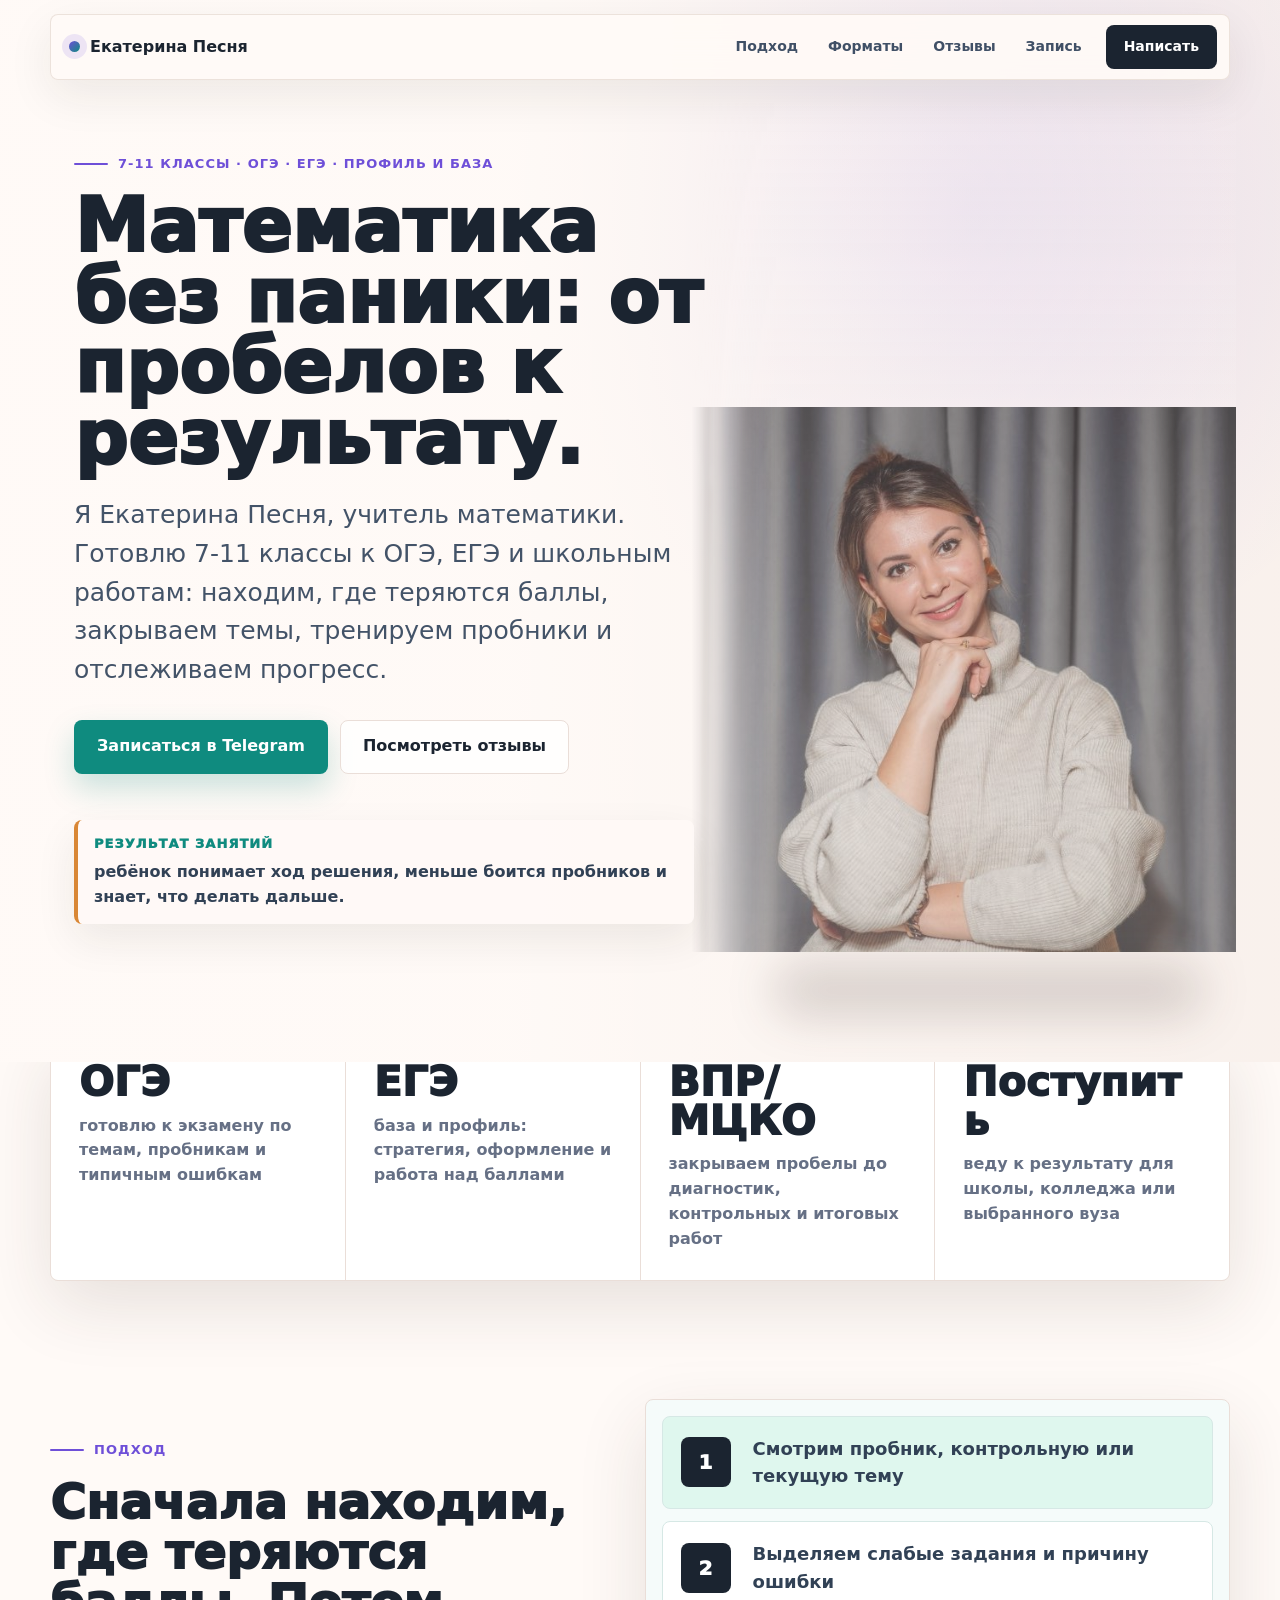
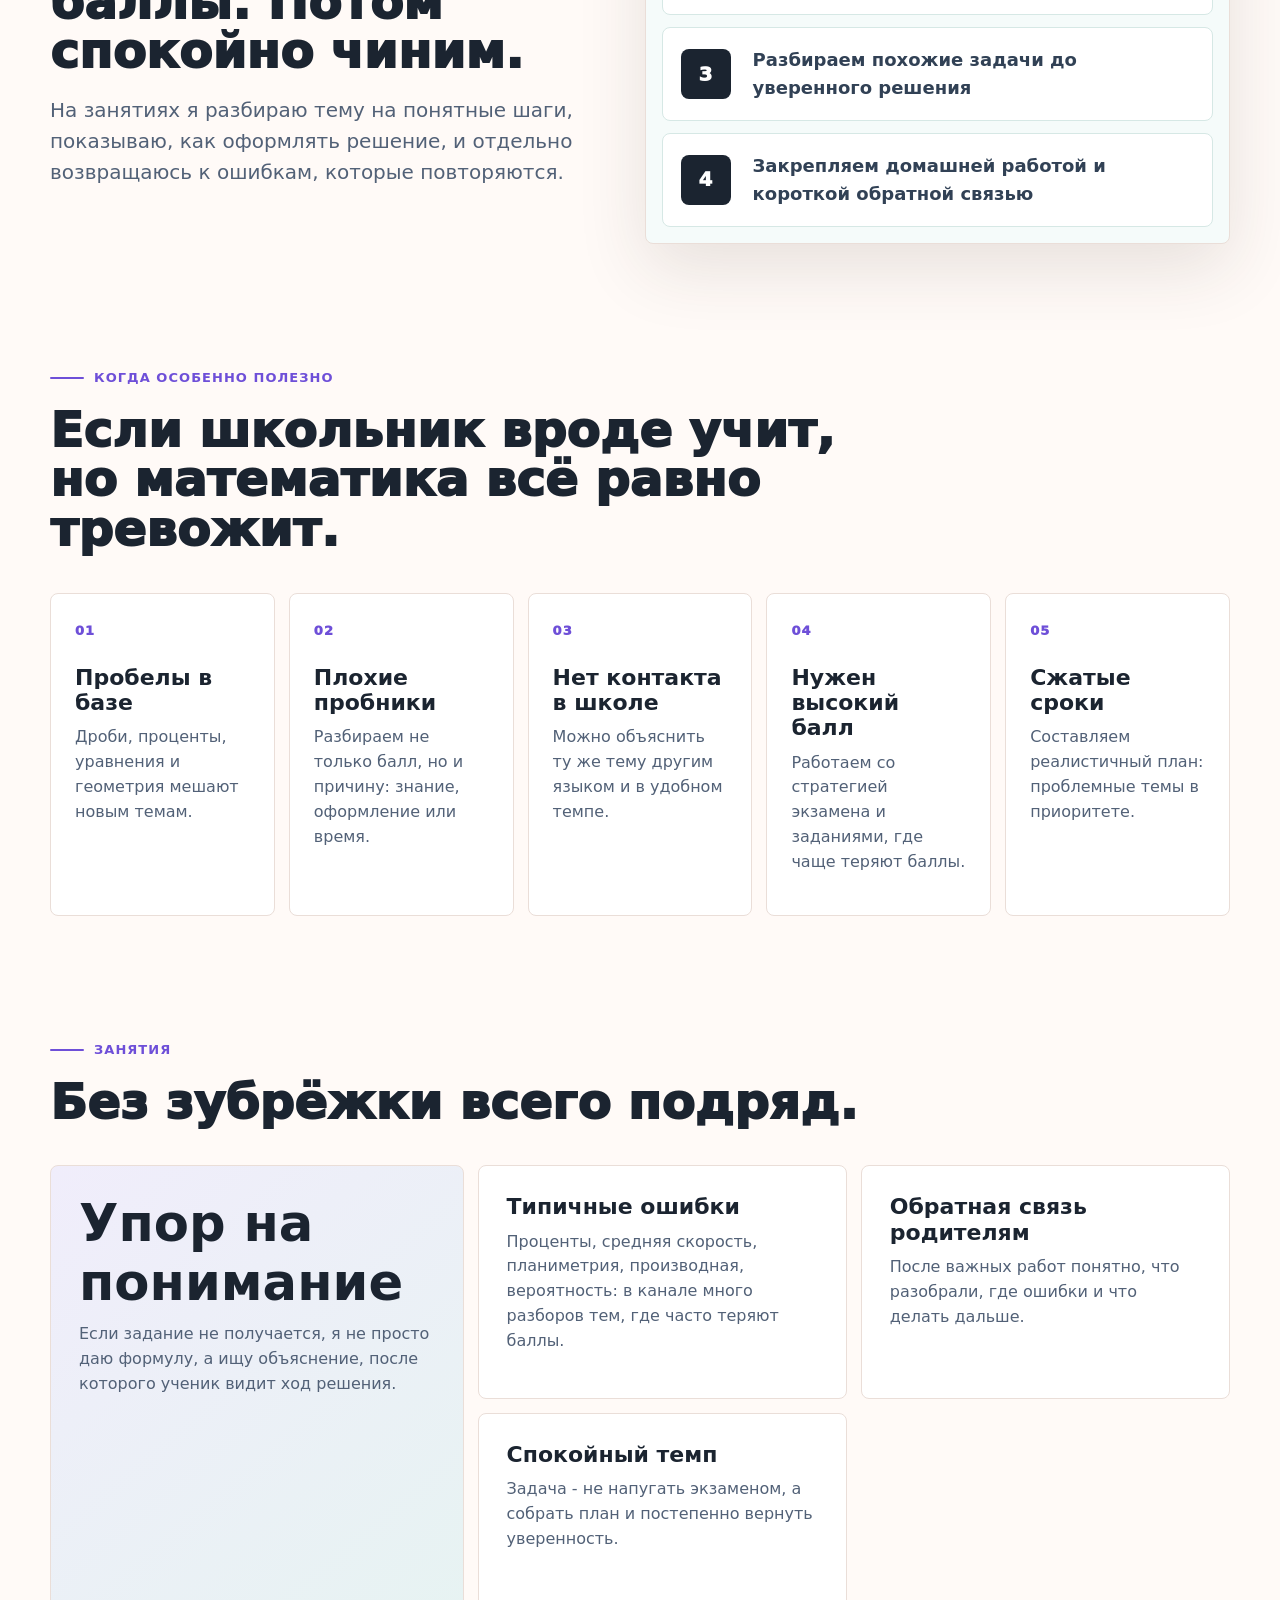
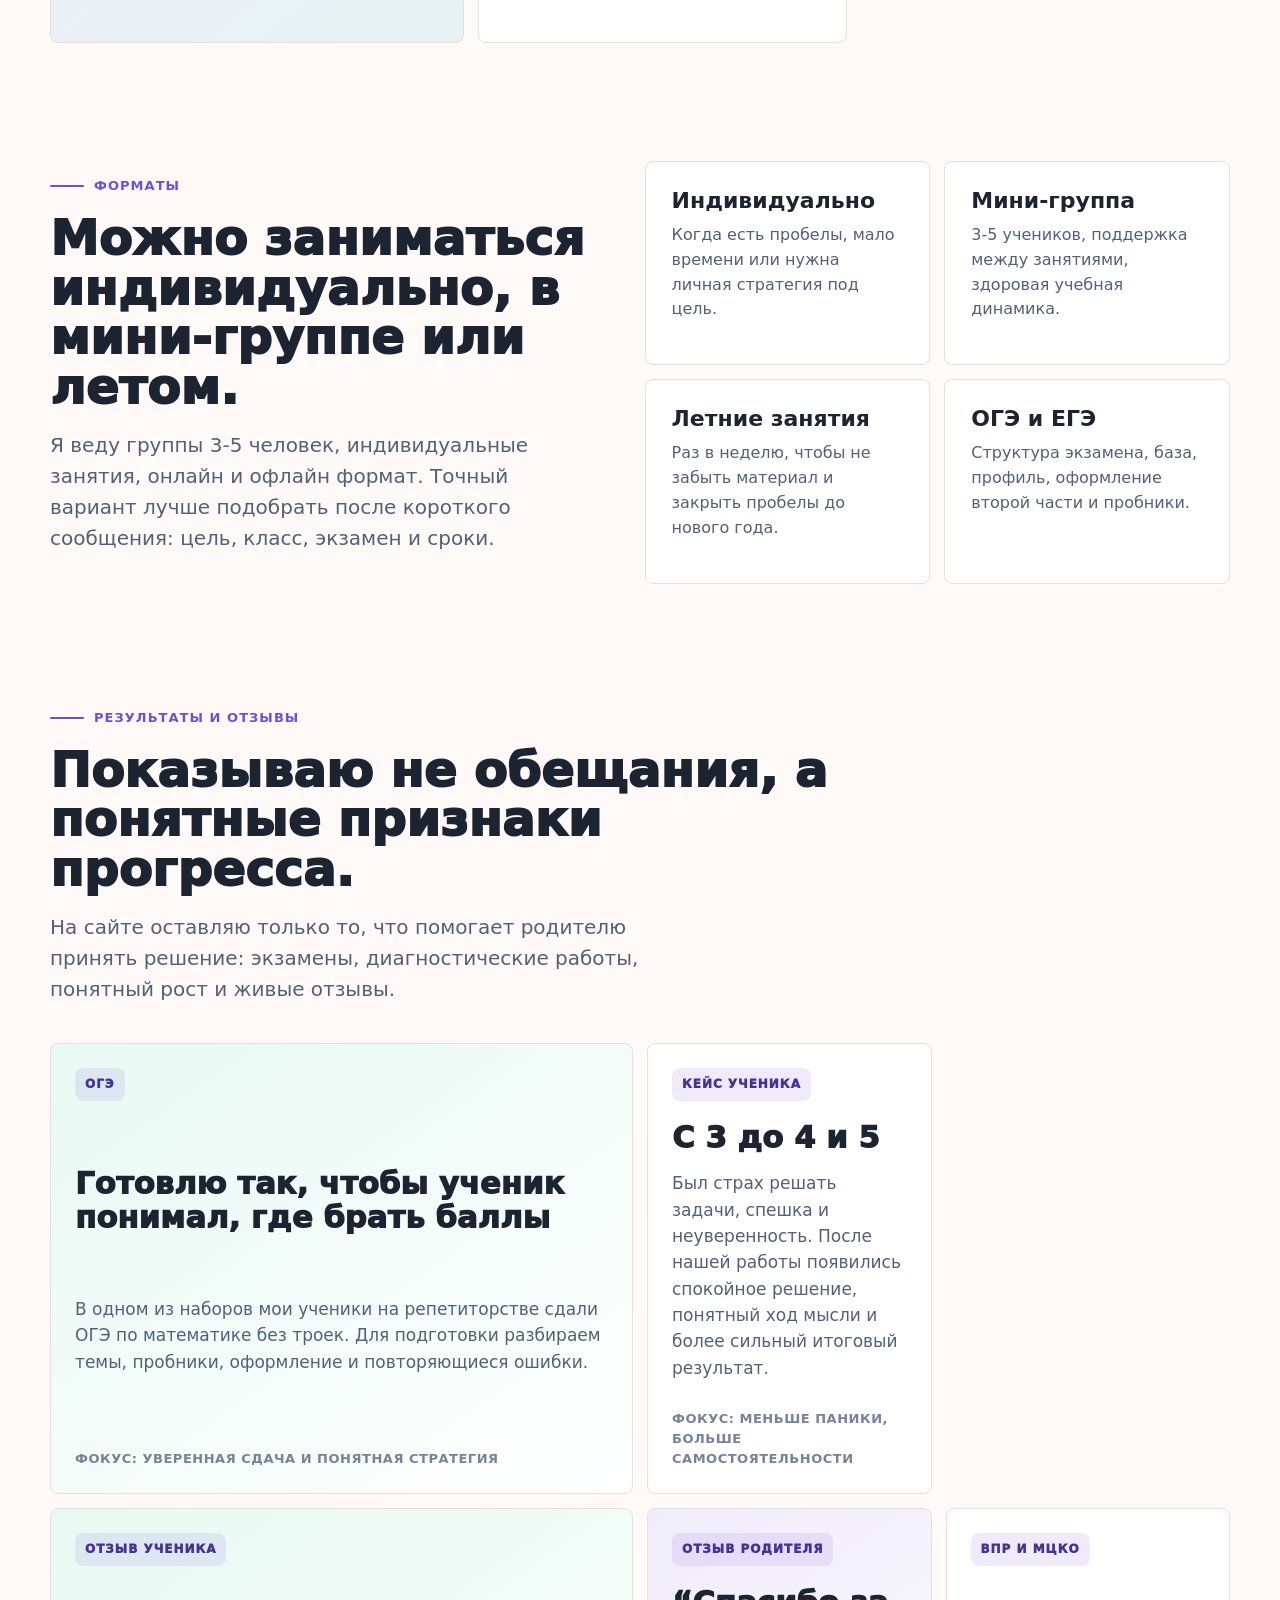
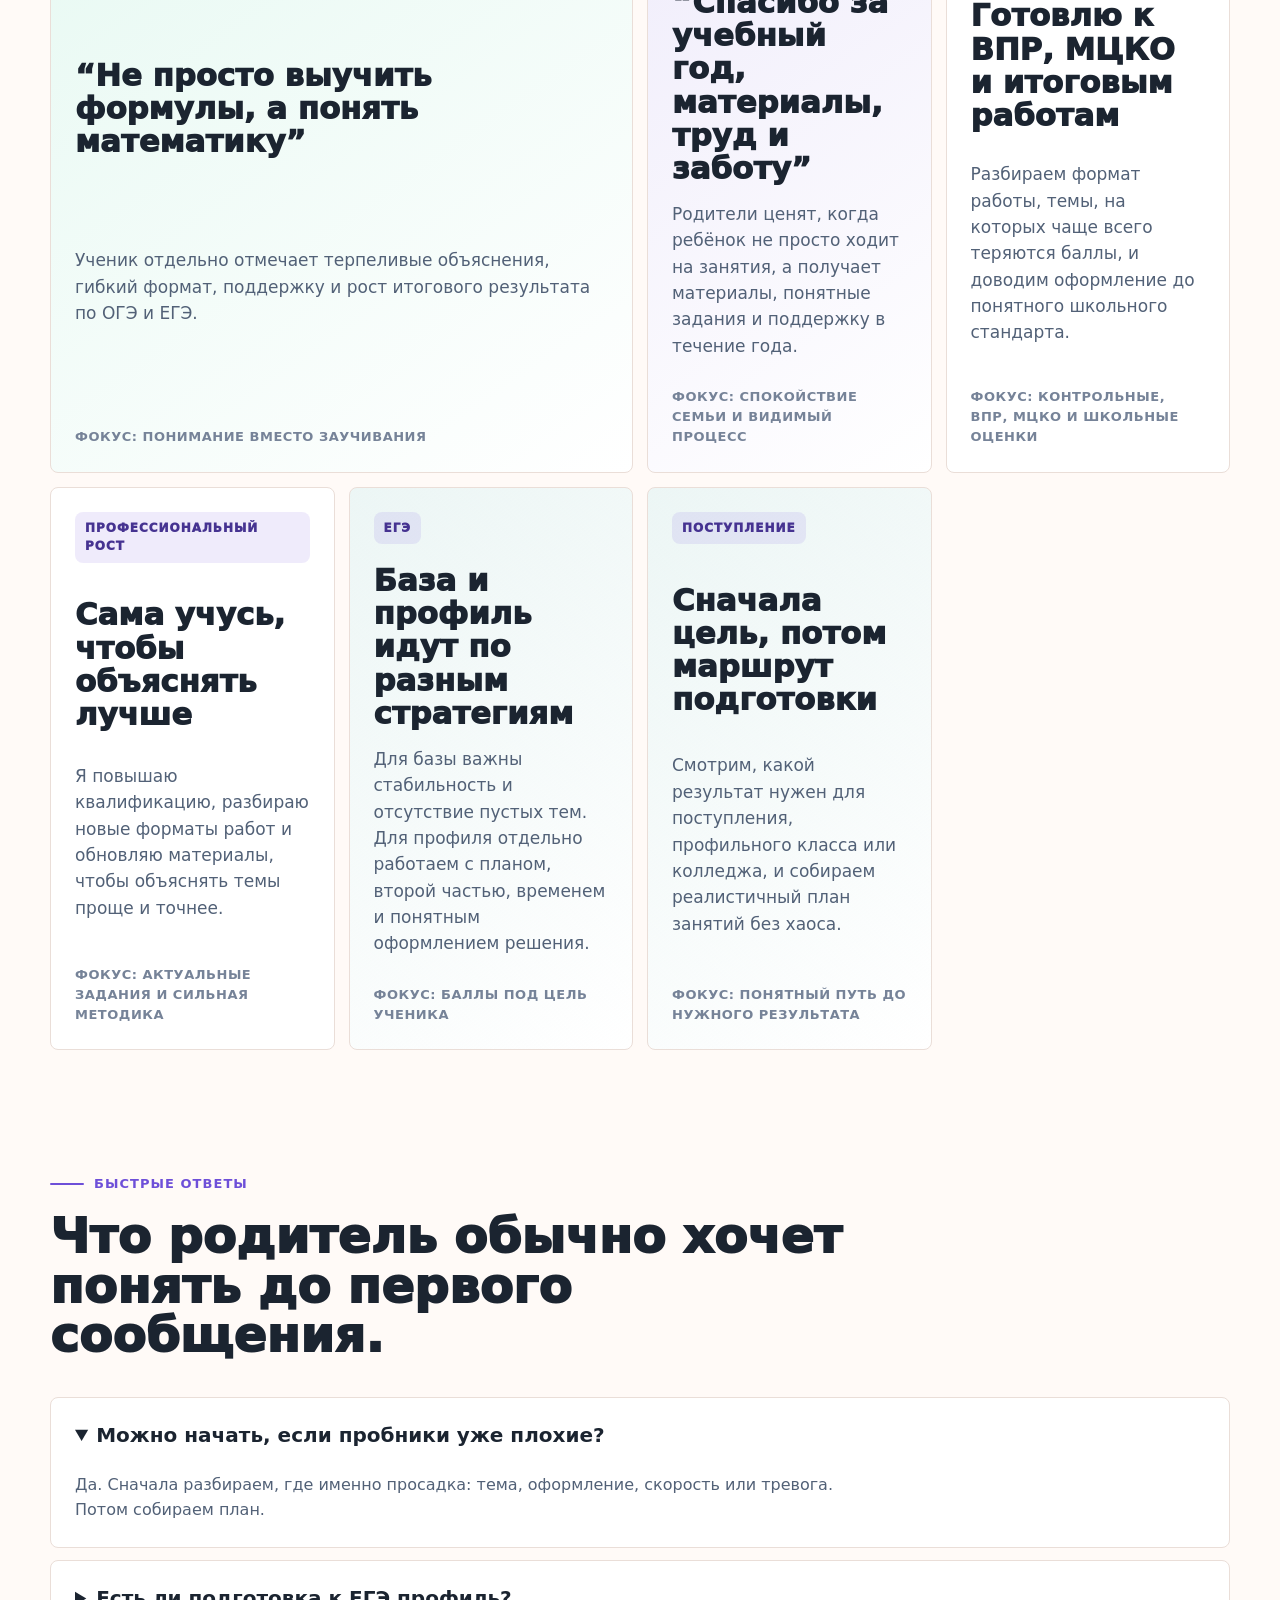
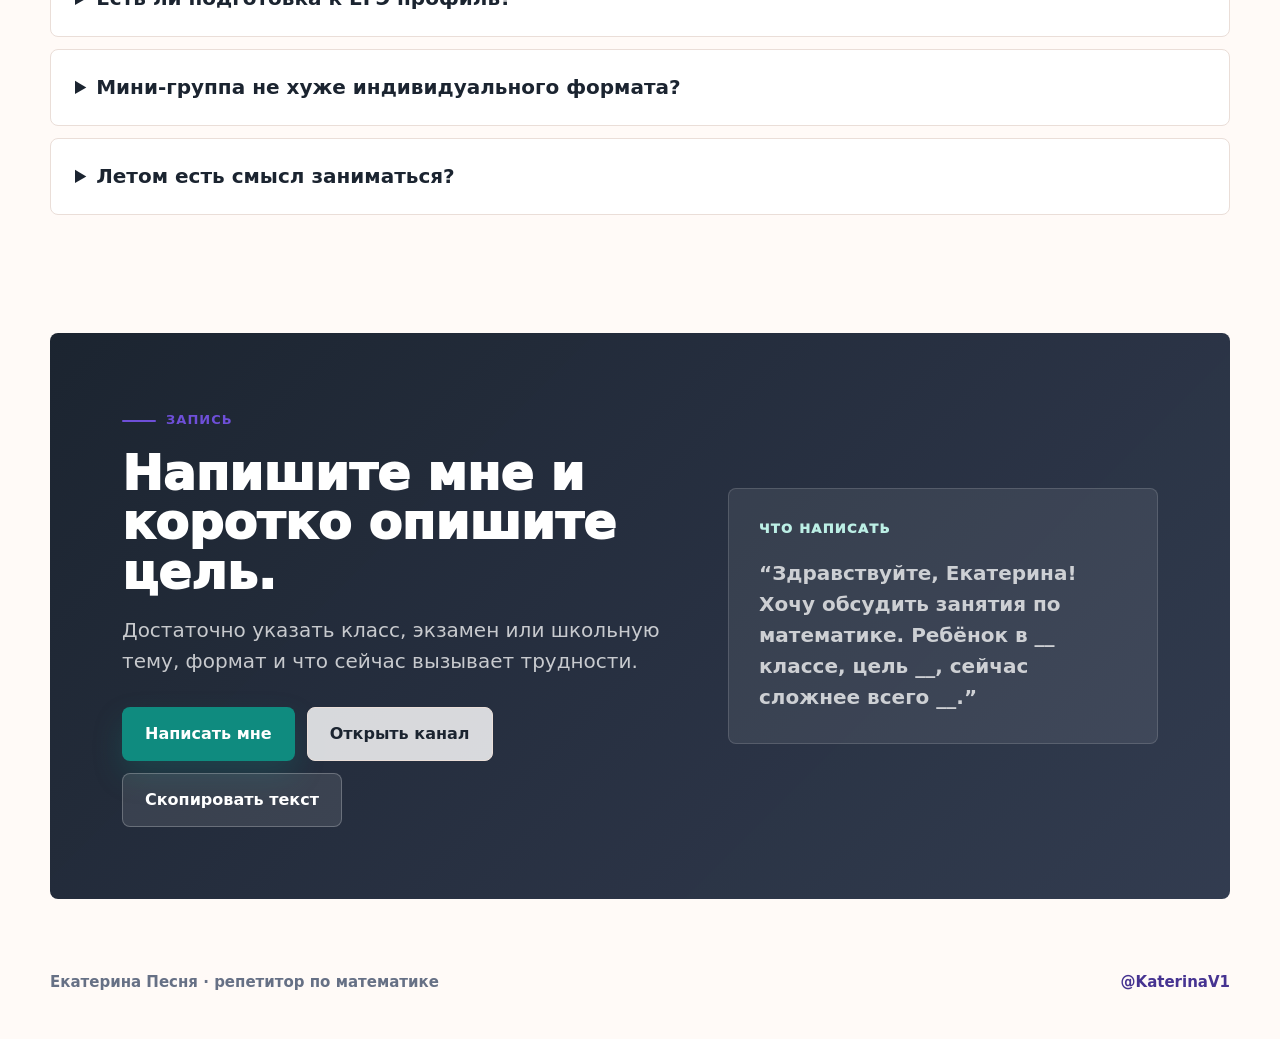
==== commit 90ae56d7: "Fix VPR card heading overflow" ====
--- a/index.html
+++ b/index.html
@@ -261,7 +261,7 @@
           </article>
           <article class="proof-card">
             <span class="proof-label">ВПР и МЦКО</span>
-            <strong>Готовлю к диагностическим и итоговым работам</strong>
+            <strong>Готовлю к ВПР, МЦКО и итоговым работам</strong>
             <p>
               Разбираем формат работы, темы, на которых чаще всего теряются баллы,
               и доводим оформление до понятного школьного стандарта.
--- a/styles.css
+++ b/styles.css
@@ -578,6 +578,7 @@
   font-size: clamp(24px, 2.4vw, 36px);
   line-height: 1.08;
   font-weight: 950;
+  overflow-wrap: anywhere;
 }
 
 .proof-card p {
--- a/styles.css
+++ b/styles.css
@@ -578,6 +578,7 @@
   font-size: clamp(24px, 2.4vw, 36px);
   line-height: 1.08;
   font-weight: 950;
+  overflow-wrap: anywhere;
 }
 
 .proof-card p {
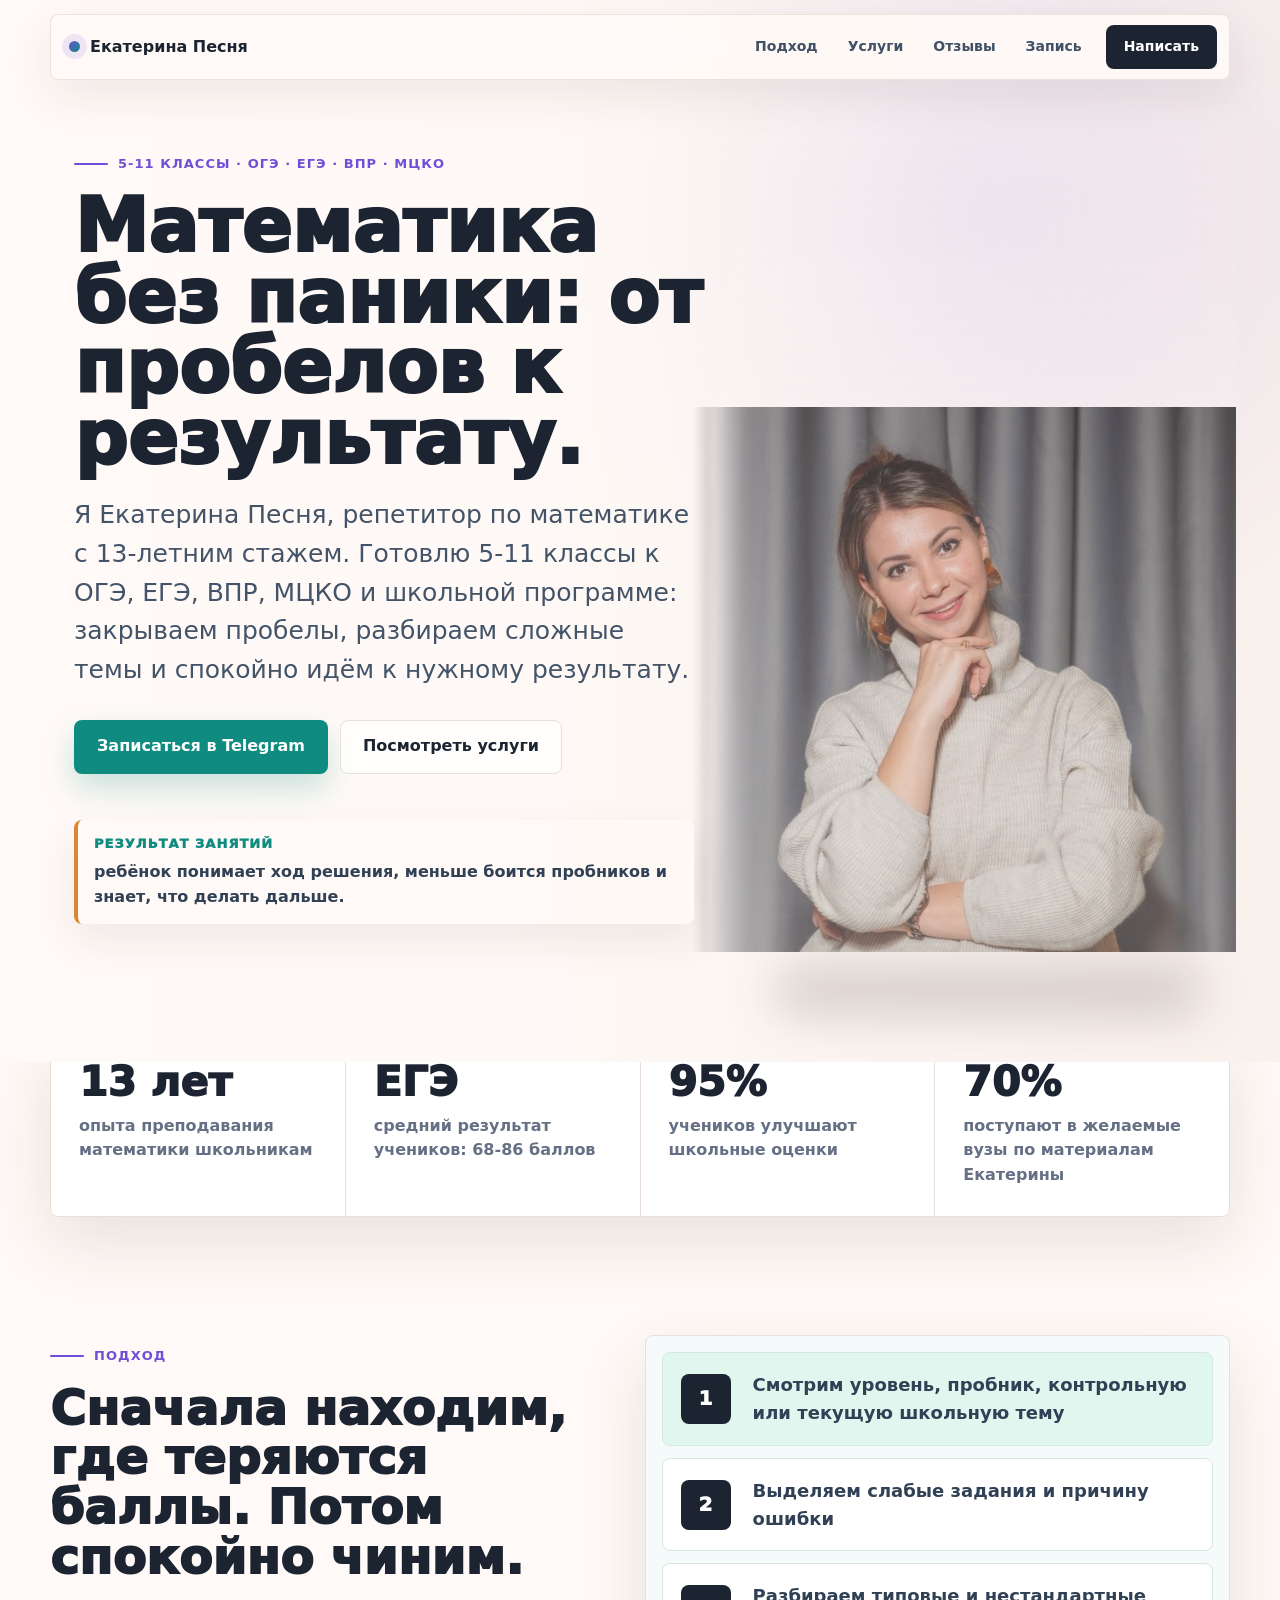
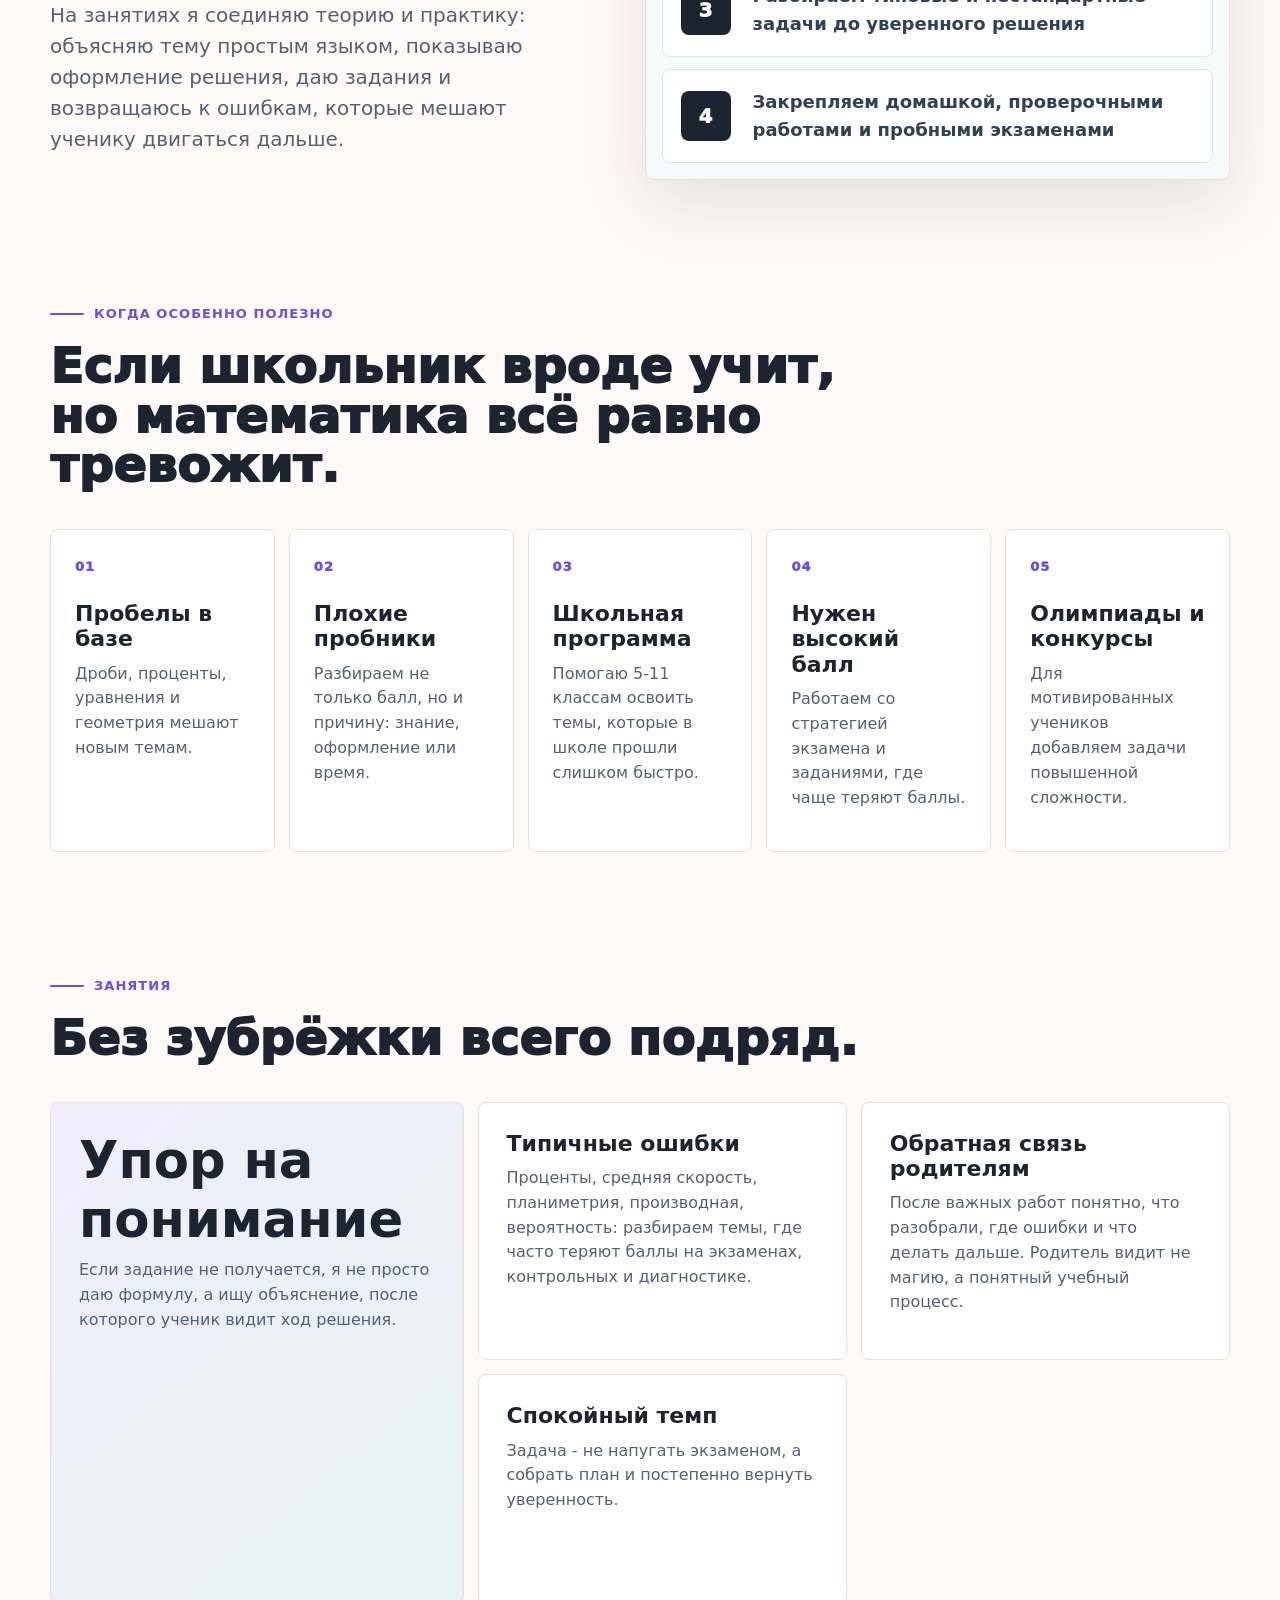
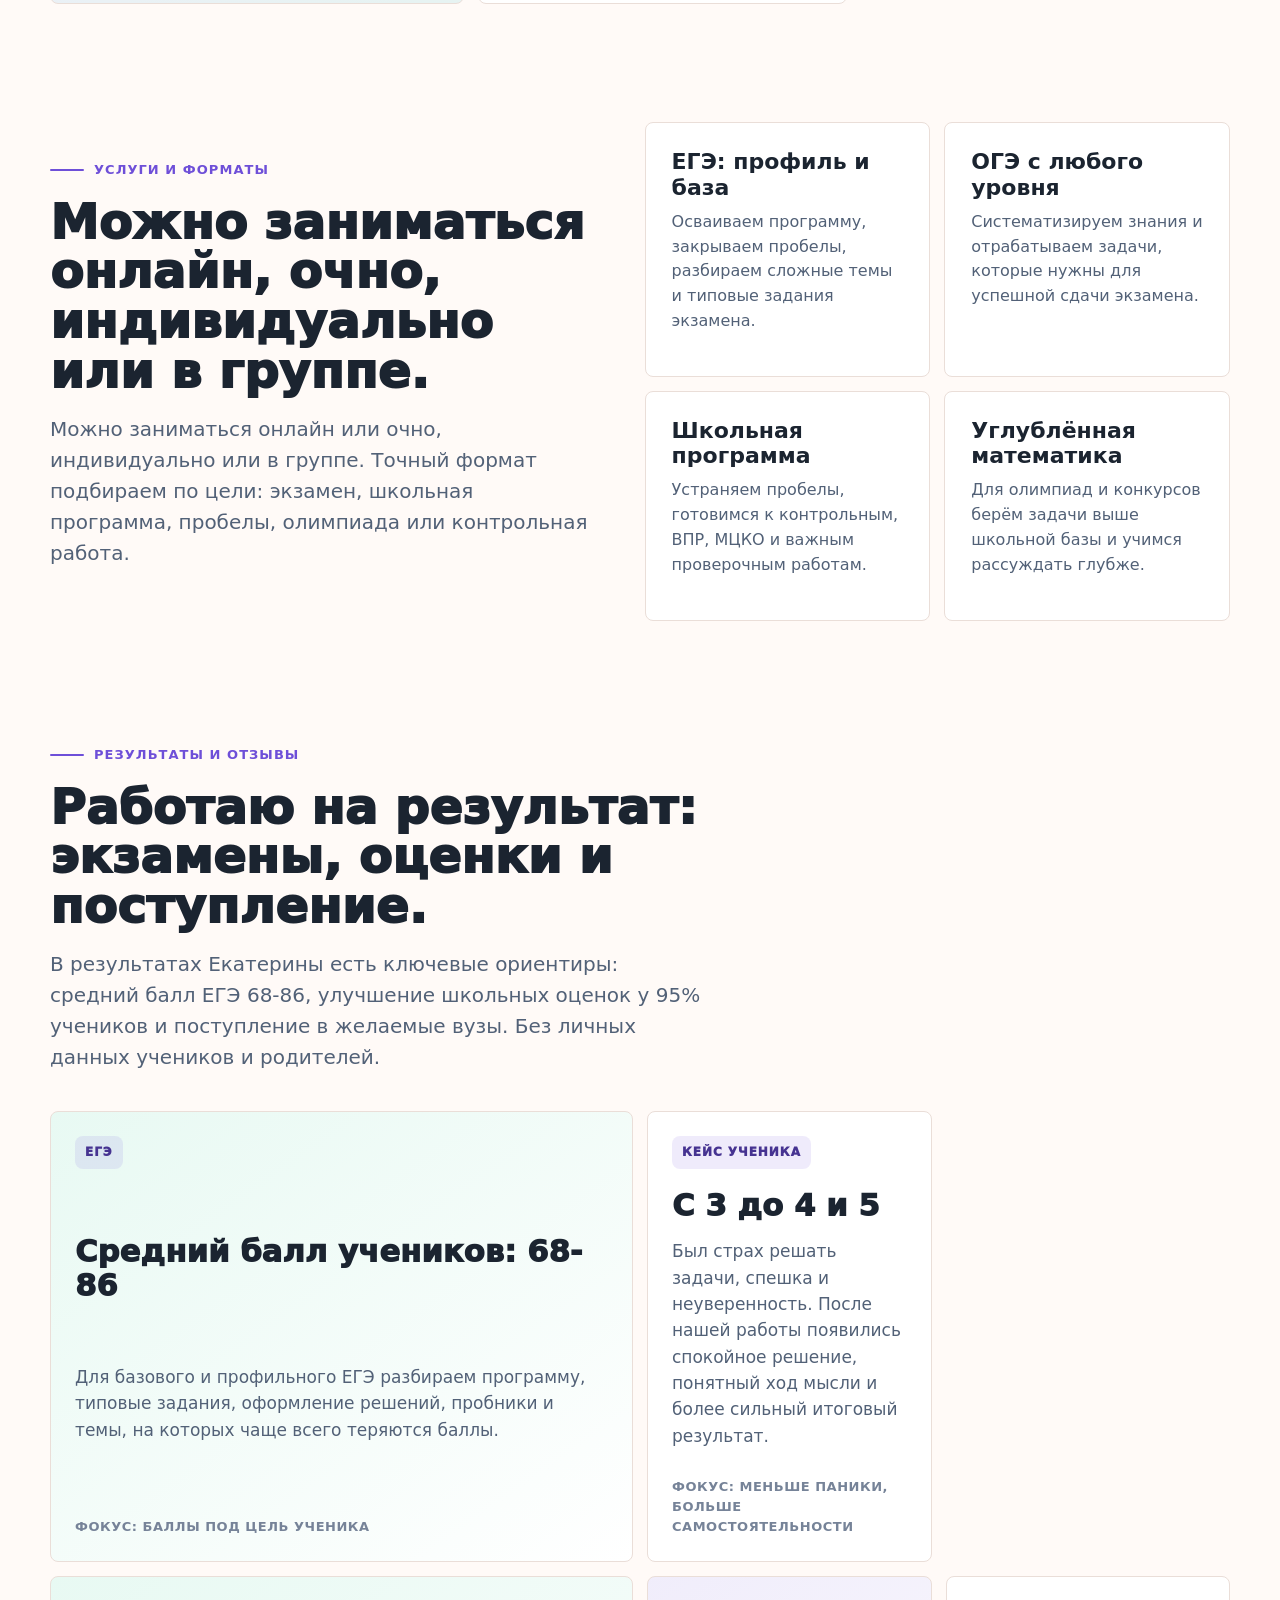
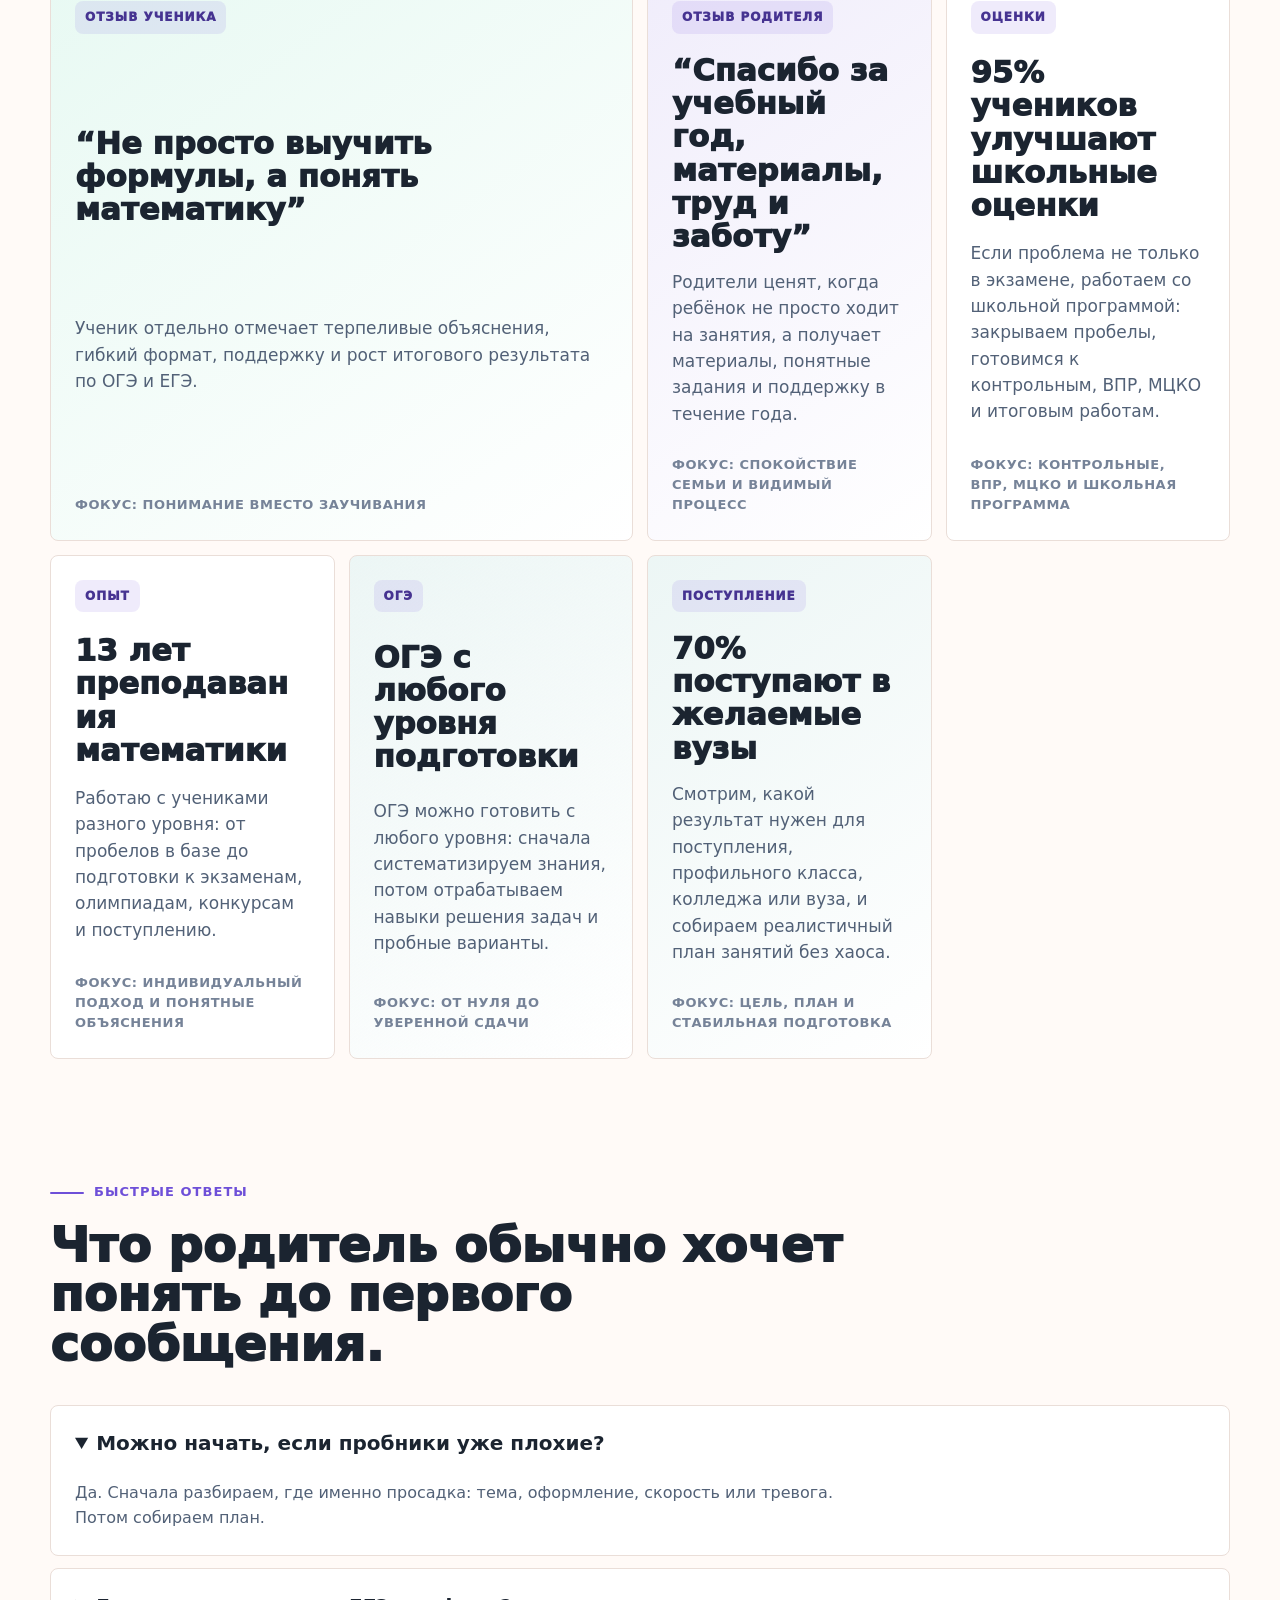
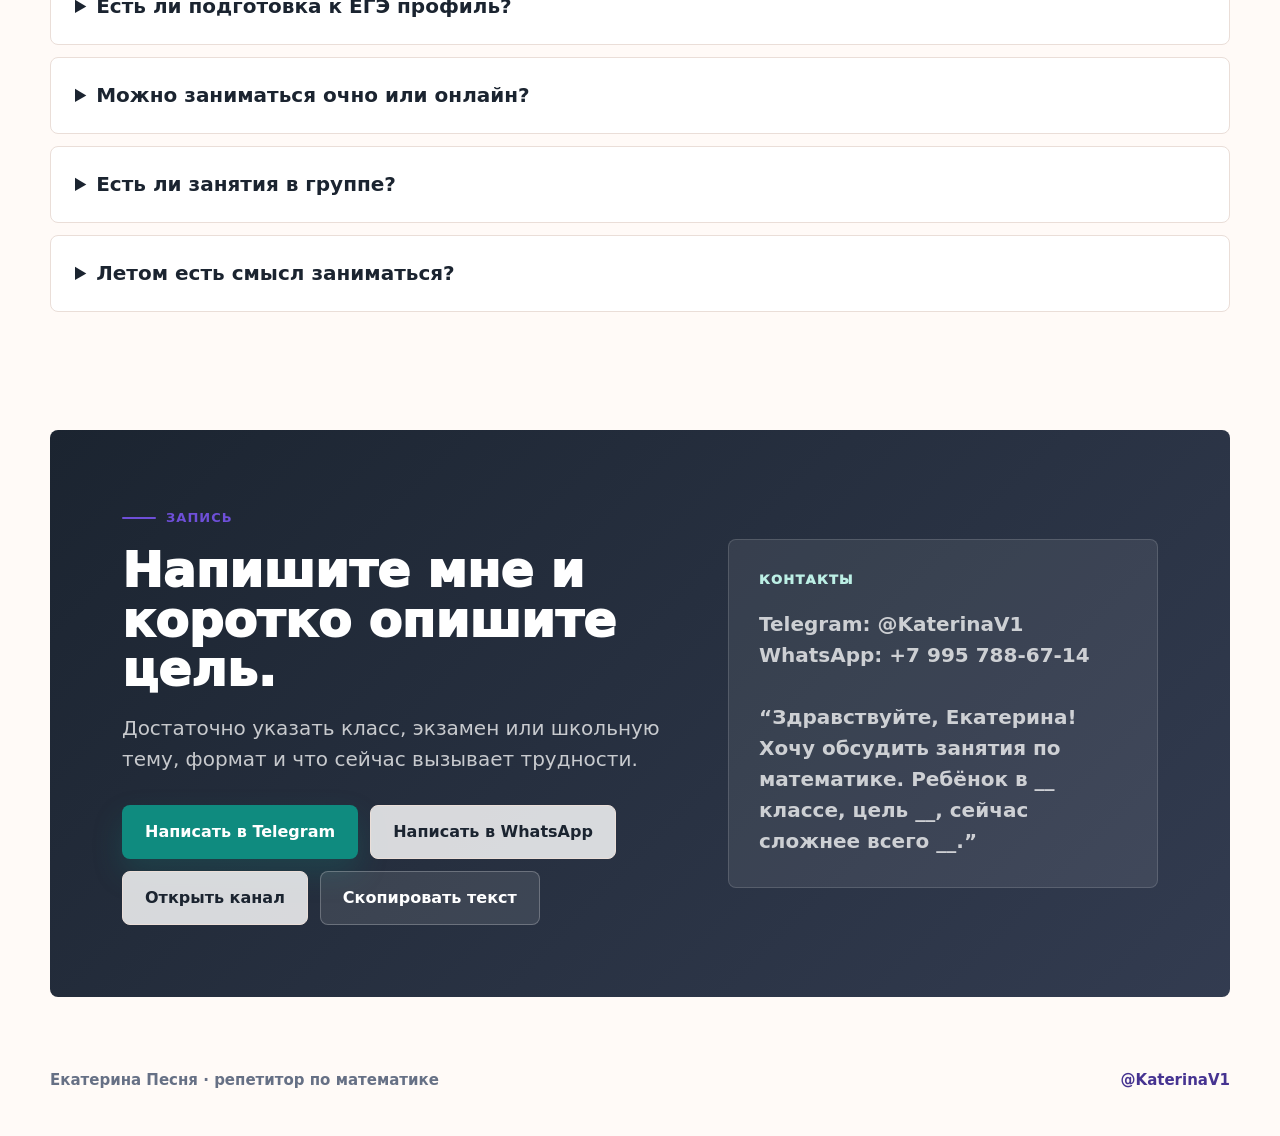
==== commit af14d4a5: "Adapt main Ekaterina site from Tilda materials" ====
--- a/index.html
+++ b/index.html
@@ -6,13 +6,13 @@
     <title>Екатерина Песня | репетитор по математике</title>
     <meta
       name="description"
-      content="Екатерина Песня, репетитор по математике. Подготовка 7-11 классов к ОГЭ, ЕГЭ, профильной и базовой математике без стресса и перегрузки."
+      content="Екатерина Песня, репетитор по математике с 13-летним стажем. Подготовка 5-11 классов к ОГЭ, ЕГЭ, ВПР, МЦКО и школьной программе."
     >
     <meta name="theme-color" content="#f9f1ec">
     <meta property="og:title" content="Екатерина Песня | репетитор по математике">
     <meta
       property="og:description"
-      content="ОГЭ, ЕГЭ, школьная математика, мини-группы и индивидуальные занятия. Упор на понимание темы, типичные ошибки и спокойную подготовку."
+      content="ОГЭ, ЕГЭ, ВПР, МЦКО, школьная математика, мини-группы и индивидуальные занятия онлайн и очно. Упор на понимание и результат."
     >
     <meta property="og:type" content="website">
     <meta property="og:image" content="assets/ekaterina-portrait.jpg">
@@ -28,7 +28,7 @@
       </a>
       <nav class="site-nav" data-nav aria-label="Основная навигация">
         <a href="#approach">Подход</a>
-        <a href="#format">Форматы</a>
+        <a href="#format">Услуги</a>
         <a href="#proof">Отзывы</a>
         <a href="#contact">Запись</a>
       </nav>
@@ -44,18 +44,18 @@
     <main id="top">
       <section class="hero" aria-labelledby="hero-title">
         <div class="hero-inner">
-          <p class="eyebrow">7-11 классы · ОГЭ · ЕГЭ · профиль и база</p>
+          <p class="eyebrow">5-11 классы · ОГЭ · ЕГЭ · ВПР · МЦКО</p>
           <h1 id="hero-title">Математика без паники: от пробелов к результату.</h1>
           <p class="hero-lead">
-            Я Екатерина Песня, учитель математики. Готовлю 7-11 классы к ОГЭ, ЕГЭ
-            и школьным работам: находим, где теряются баллы, закрываем темы,
-            тренируем пробники и отслеживаем прогресс.
+            Я Екатерина Песня, репетитор по математике с 13-летним стажем. Готовлю 5-11 классы
+            к ОГЭ, ЕГЭ, ВПР, МЦКО и школьной программе: закрываем пробелы,
+            разбираем сложные темы и спокойно идём к нужному результату.
           </p>
           <div class="hero-actions">
             <a class="button primary" href="https://t.me/KaterinaV1" target="_blank" rel="noopener">
               Записаться в Telegram
             </a>
-            <a class="button secondary" href="#proof">Посмотреть отзывы</a>
+            <a class="button secondary" href="#format">Посмотреть услуги</a>
           </div>
           <div class="hero-note" aria-label="Результат занятий">
             <span>Результат занятий</span>
@@ -69,20 +69,20 @@
 
       <section class="facts" aria-label="Коротко о подготовке">
         <div class="fact">
-          <strong>ОГЭ</strong>
-          <span>готовлю к экзамену по темам, пробникам и типичным ошибкам</span>
+          <strong>13 лет</strong>
+          <span>опыта преподавания математики школьникам</span>
         </div>
         <div class="fact">
           <strong>ЕГЭ</strong>
-          <span>база и профиль: стратегия, оформление и работа над баллами</span>
+          <span>средний результат учеников: 68-86 баллов</span>
         </div>
         <div class="fact">
-          <strong>ВПР/МЦКО</strong>
-          <span>закрываем пробелы до диагностик, контрольных и итоговых работ</span>
+          <strong>95%</strong>
+          <span>учеников улучшают школьные оценки</span>
         </div>
         <div class="fact">
-          <strong>Поступить</strong>
-          <span>веду к результату для школы, колледжа или выбранного вуза</span>
+          <strong>70%</strong>
+          <span>поступают в желаемые вузы по материалам Екатерины</span>
         </div>
       </section>
 
@@ -91,14 +91,15 @@
           <p class="eyebrow">Подход</p>
           <h2>Сначала находим, где теряются баллы. Потом спокойно чиним.</h2>
           <p>
-            На занятиях я разбираю тему на понятные шаги, показываю,
-            как оформлять решение, и отдельно возвращаюсь к ошибкам, которые повторяются.
+            На занятиях я соединяю теорию и практику: объясняю тему простым языком,
+            показываю оформление решения, даю задания и возвращаюсь к ошибкам,
+            которые мешают ученику двигаться дальше.
           </p>
         </div>
         <div class="method-board" aria-label="Схема занятия">
           <div class="board-row strong">
             <span>1</span>
-            <p>Смотрим пробник, контрольную или текущую тему</p>
+            <p>Смотрим уровень, пробник, контрольную или текущую школьную тему</p>
           </div>
           <div class="board-row">
             <span>2</span>
@@ -106,11 +107,11 @@
           </div>
           <div class="board-row">
             <span>3</span>
-            <p>Разбираем похожие задачи до уверенного решения</p>
+            <p>Разбираем типовые и нестандартные задачи до уверенного решения</p>
           </div>
           <div class="board-row">
             <span>4</span>
-            <p>Закрепляем домашней работой и короткой обратной связью</p>
+            <p>Закрепляем домашкой, проверочными работами и пробными экзаменами</p>
           </div>
         </div>
       </section>
@@ -133,8 +134,8 @@
           </article>
           <article>
             <span>03</span>
-            <h3>Нет контакта в школе</h3>
-            <p>Можно объяснить ту же тему другим языком и в удобном темпе.</p>
+            <h3>Школьная программа</h3>
+            <p>Помогаю 5-11 классам освоить темы, которые в школе прошли слишком быстро.</p>
           </article>
           <article>
             <span>04</span>
@@ -143,8 +144,8 @@
           </article>
           <article>
             <span>05</span>
-            <h3>Сжатые сроки</h3>
-            <p>Составляем реалистичный план: проблемные темы в приоритете.</p>
+            <h3>Олимпиады и конкурсы</h3>
+            <p>Для мотивированных учеников добавляем задачи повышенной сложности.</p>
           </article>
         </div>
       </section>
@@ -166,13 +167,14 @@
             <h3>Типичные ошибки</h3>
             <p>
               Проценты, средняя скорость, планиметрия, производная, вероятность:
-              в канале много разборов тем, где часто теряют баллы.
+              разбираем темы, где часто теряют баллы на экзаменах, контрольных и диагностике.
             </p>
           </div>
           <div class="lesson-card">
             <h3>Обратная связь родителям</h3>
             <p>
               После важных работ понятно, что разобрали, где ошибки и что делать дальше.
+              Родитель видит не магию, а понятный учебный процесс.
             </p>
           </div>
           <div class="lesson-card">
@@ -186,29 +188,30 @@
 
       <section class="section format" id="format">
         <div class="section-copy">
-          <p class="eyebrow">Форматы</p>
-          <h2>Можно заниматься индивидуально, в мини-группе или летом.</h2>
-          <p>
-            Я веду группы 3-5 человек, индивидуальные занятия, онлайн и офлайн формат.
-            Точный вариант лучше подобрать после короткого сообщения: цель, класс, экзамен и сроки.
+          <p class="eyebrow">Услуги и форматы</p>
+          <h2>Можно заниматься онлайн, очно, индивидуально или в группе.</h2>
+          <p>
+            Можно заниматься онлайн или очно, индивидуально или в группе.
+            Точный формат подбираем по цели:
+            экзамен, школьная программа, пробелы, олимпиада или контрольная работа.
           </p>
         </div>
         <div class="format-grid">
           <article class="format-item">
-            <h3>Индивидуально</h3>
-            <p>Когда есть пробелы, мало времени или нужна личная стратегия под цель.</p>
+            <h3>ЕГЭ: профиль и база</h3>
+            <p>Осваиваем программу, закрываем пробелы, разбираем сложные темы и типовые задания экзамена.</p>
           </article>
           <article class="format-item">
-            <h3>Мини-группа</h3>
-            <p>3-5 учеников, поддержка между занятиями, здоровая учебная динамика.</p>
+            <h3>ОГЭ с любого уровня</h3>
+            <p>Систематизируем знания и отрабатываем задачи, которые нужны для успешной сдачи экзамена.</p>
           </article>
           <article class="format-item">
-            <h3>Летние занятия</h3>
-            <p>Раз в неделю, чтобы не забыть материал и закрыть пробелы до нового года.</p>
+            <h3>Школьная программа</h3>
+            <p>Устраняем пробелы, готовимся к контрольным, ВПР, МЦКО и важным проверочным работам.</p>
           </article>
           <article class="format-item">
-            <h3>ОГЭ и ЕГЭ</h3>
-            <p>Структура экзамена, база, профиль, оформление второй части и пробники.</p>
+            <h3>Углублённая математика</h3>
+            <p>Для олимпиад и конкурсов берём задачи выше школьной базы и учимся рассуждать глубже.</p>
           </article>
         </div>
       </section>
@@ -216,21 +219,22 @@
       <section class="section proof" id="proof">
         <div class="section-heading">
           <p class="eyebrow">Результаты и отзывы</p>
-          <h2>Показываю не обещания, а понятные признаки прогресса.</h2>
-          <p>
-            На сайте оставляю только то, что помогает родителю принять решение:
-            экзамены, диагностические работы, понятный рост и живые отзывы.
+          <h2>Работаю на результат: экзамены, оценки и поступление.</h2>
+          <p>
+            В результатах Екатерины есть ключевые ориентиры: средний балл ЕГЭ 68-86,
+            улучшение школьных оценок у 95% учеников и поступление в желаемые вузы.
+            Без личных данных учеников и родителей.
           </p>
         </div>
         <div class="proof-grid" aria-label="Результаты, экзамены и отзывы">
           <article class="proof-card result">
-            <span class="proof-label">ОГЭ</span>
-            <strong>Готовлю так, чтобы ученик понимал, где брать баллы</strong>
-            <p>
-              В одном из наборов мои ученики на репетиторстве сдали ОГЭ по математике без троек.
-              Для подготовки разбираем темы, пробники, оформление и повторяющиеся ошибки.
-            </p>
-            <small>Фокус: уверенная сдача и понятная стратегия</small>
+            <span class="proof-label">ЕГЭ</span>
+            <strong>Средний балл учеников: 68-86</strong>
+            <p>
+              Для базового и профильного ЕГЭ разбираем программу, типовые задания,
+              оформление решений, пробники и темы, на которых чаще всего теряются баллы.
+            </p>
+            <small>Фокус: баллы под цель ученика</small>
           </article>
           <article class="proof-card">
             <span class="proof-label">кейс ученика</span>
@@ -260,40 +264,40 @@
             <small>Фокус: спокойствие семьи и видимый процесс</small>
           </article>
           <article class="proof-card">
-            <span class="proof-label">ВПР и МЦКО</span>
-            <strong>Готовлю к ВПР, МЦКО и итоговым работам</strong>
-            <p>
-              Разбираем формат работы, темы, на которых чаще всего теряются баллы,
-              и доводим оформление до понятного школьного стандарта.
-            </p>
-            <small>Фокус: контрольные, ВПР, МЦКО и школьные оценки</small>
+            <span class="proof-label">Оценки</span>
+            <strong>95% учеников улучшают школьные оценки</strong>
+            <p>
+              Если проблема не только в экзамене, работаем со школьной программой:
+              закрываем пробелы, готовимся к контрольным, ВПР, МЦКО и итоговым работам.
+            </p>
+            <small>Фокус: контрольные, ВПР, МЦКО и школьная программа</small>
           </article>
           <article class="proof-card">
-            <span class="proof-label">профессиональный рост</span>
-            <strong>Сама учусь, чтобы объяснять лучше</strong>
-            <p>
-              Я повышаю квалификацию, разбираю новые форматы работ и обновляю материалы,
-              чтобы объяснять темы проще и точнее.
-            </p>
-            <small>Фокус: актуальные задания и сильная методика</small>
+            <span class="proof-label">Опыт</span>
+            <strong>13 лет преподавания математики</strong>
+            <p>
+              Работаю с учениками разного уровня: от пробелов в базе до подготовки
+              к экзаменам, олимпиадам, конкурсам и поступлению.
+            </p>
+            <small>Фокус: индивидуальный подход и понятные объяснения</small>
           </article>
           <article class="proof-card exam">
-            <span class="proof-label">ЕГЭ</span>
-            <strong>База и профиль идут по разным стратегиям</strong>
-            <p>
-              Для базы важны стабильность и отсутствие пустых тем. Для профиля отдельно работаем
-              с планом, второй частью, временем и понятным оформлением решения.
-            </p>
-            <small>Фокус: баллы под цель ученика</small>
+            <span class="proof-label">ОГЭ</span>
+            <strong>ОГЭ с любого уровня подготовки</strong>
+            <p>
+              ОГЭ можно готовить с любого уровня: сначала систематизируем знания,
+              потом отрабатываем навыки решения задач и пробные варианты.
+            </p>
+            <small>Фокус: от нуля до уверенной сдачи</small>
           </article>
           <article class="proof-card exam">
             <span class="proof-label">поступление</span>
-            <strong>Сначала цель, потом маршрут подготовки</strong>
-            <p>
-              Смотрим, какой результат нужен для поступления, профильного класса или колледжа,
-              и собираем реалистичный план занятий без хаоса.
-            </p>
-            <small>Фокус: понятный путь до нужного результата</small>
+            <strong>70% поступают в желаемые вузы</strong>
+            <p>
+              Смотрим, какой результат нужен для поступления, профильного класса,
+              колледжа или вуза, и собираем реалистичный план занятий без хаоса.
+            </p>
+            <small>Фокус: цель, план и стабильная подготовка</small>
           </article>
         </div>
       </section>
@@ -313,8 +317,12 @@
             <p>Да. В моих материалах есть профиль, база, оформление второй части и разборы сложных тем.</p>
           </details>
           <details>
-            <summary>Мини-группа не хуже индивидуального формата?</summary>
-            <p>Зависит от цели. Мини-группа даёт общение и темп, индивидуально лучше при больших пробелах и сжатых сроках.</p>
+            <summary>Можно заниматься очно или онлайн?</summary>
+            <p>Да. Есть оба формата: онлайн и очно. Онлайн даёт гибкий график, очный формат можно обсудить отдельно.</p>
+          </details>
+          <details>
+            <summary>Есть ли занятия в группе?</summary>
+            <p>Да. Можно заниматься индивидуально или в группе. Формат выбираем по цели, уровню и срокам подготовки.</p>
           </details>
           <details>
             <summary>Летом есть смысл заниматься?</summary>
@@ -332,7 +340,10 @@
           </p>
           <div class="contact-actions">
             <a class="button primary" href="https://t.me/KaterinaV1" target="_blank" rel="noopener">
-              Написать мне
+              Написать в Telegram
+            </a>
+            <a class="button secondary" href="https://wa.me/79957886714" target="_blank" rel="noopener">
+              Написать в WhatsApp
             </a>
             <a class="button secondary" href="https://t.me/repetitor_ekaterina_m19" target="_blank" rel="noopener">
               Открыть канал
@@ -343,8 +354,10 @@
           </div>
         </div>
         <aside class="contact-card">
-          <span>Что написать</span>
-          <p>
+          <span>Контакты</span>
+          <p>
+            Telegram: @KaterinaV1<br>
+            WhatsApp: +7 995 788-67-14<br><br>
             “Здравствуйте, Екатерина! Хочу обсудить занятия по математике.
             Ребёнок в __ классе, цель __, сейчас сложнее всего __.”
           </p>
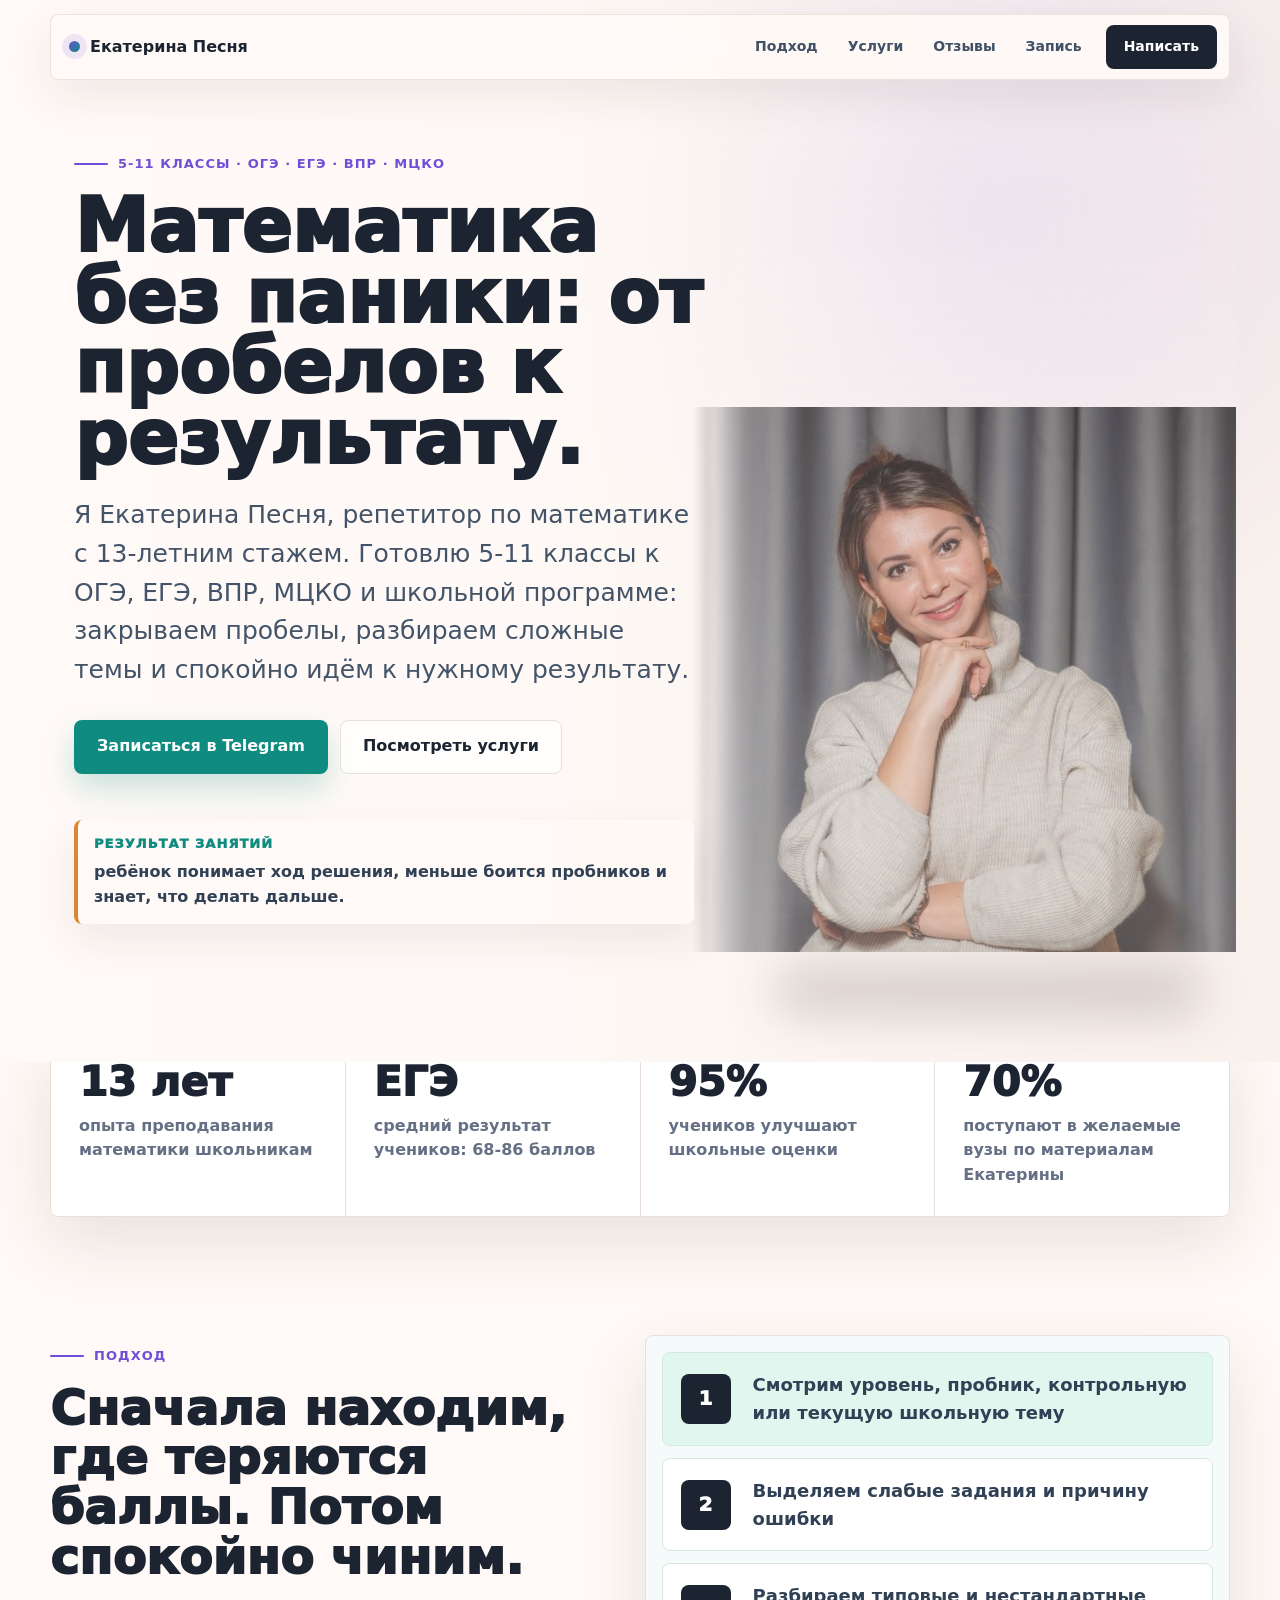
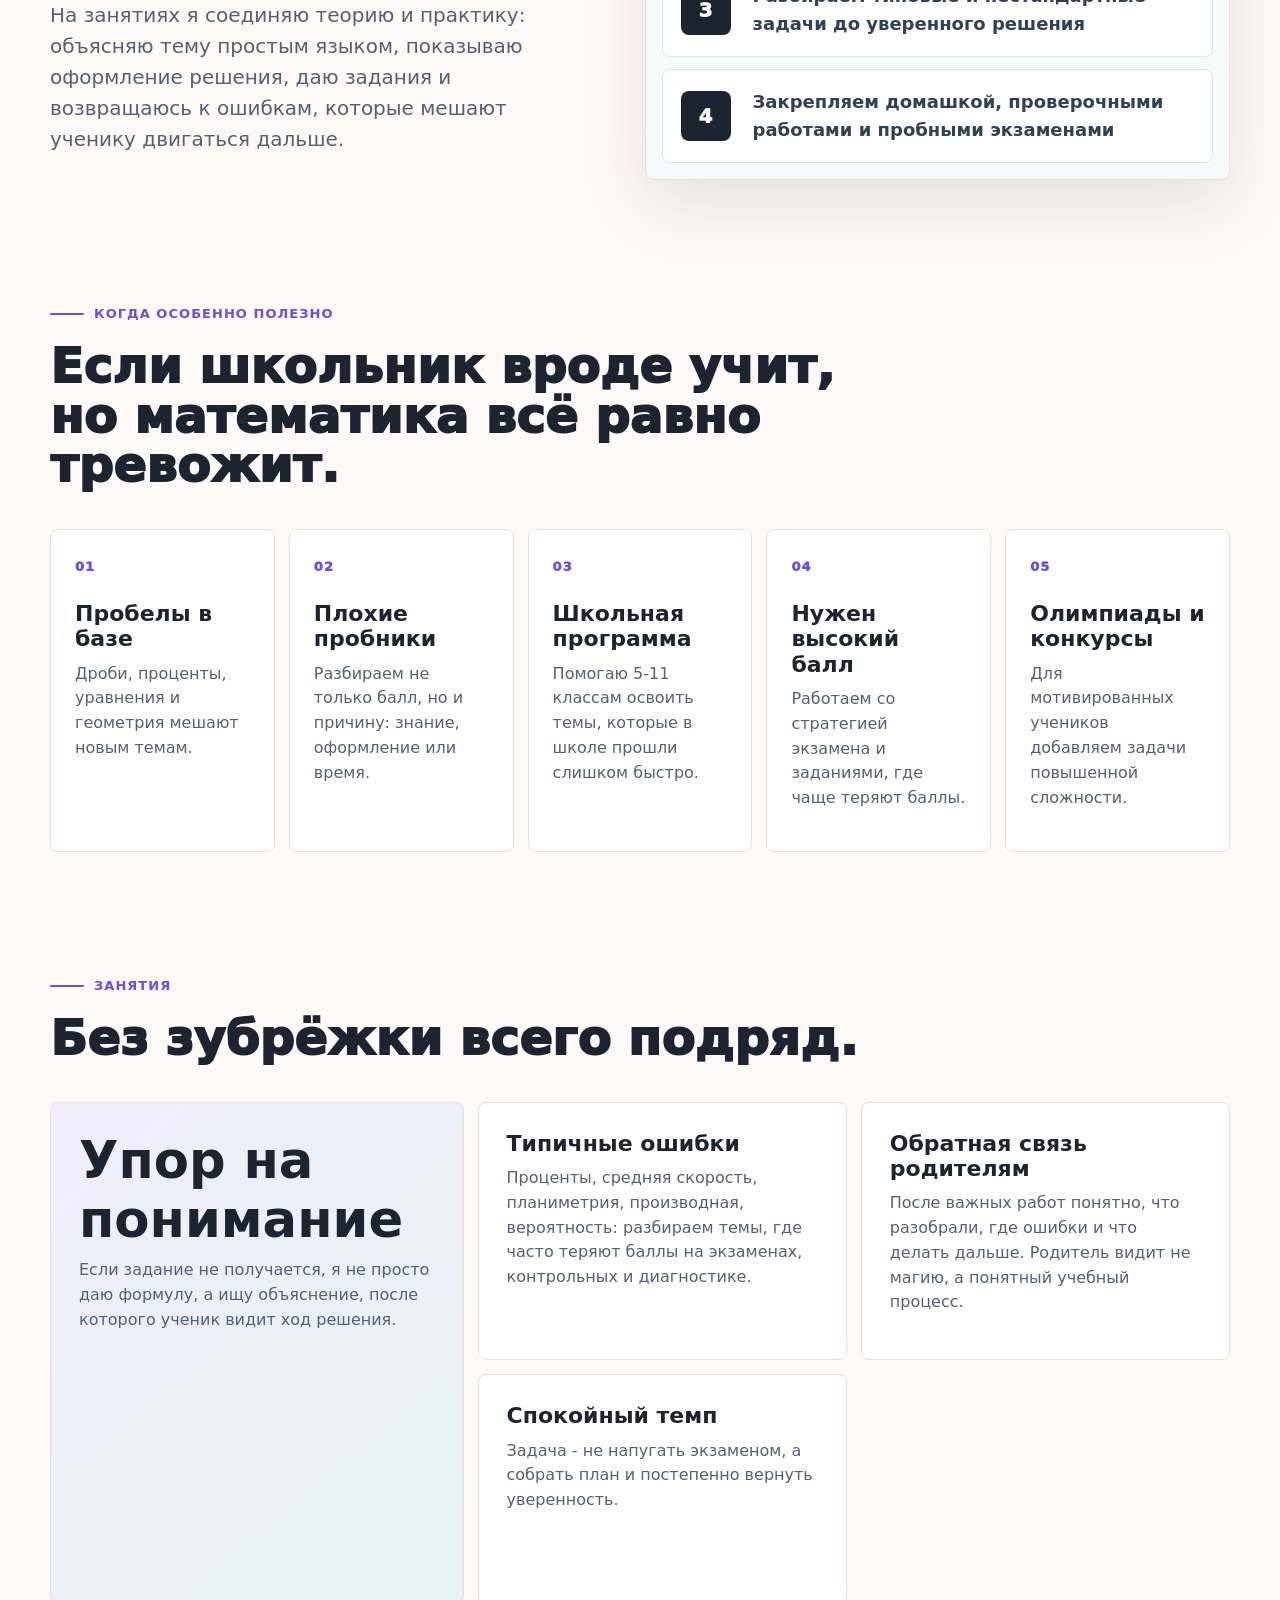
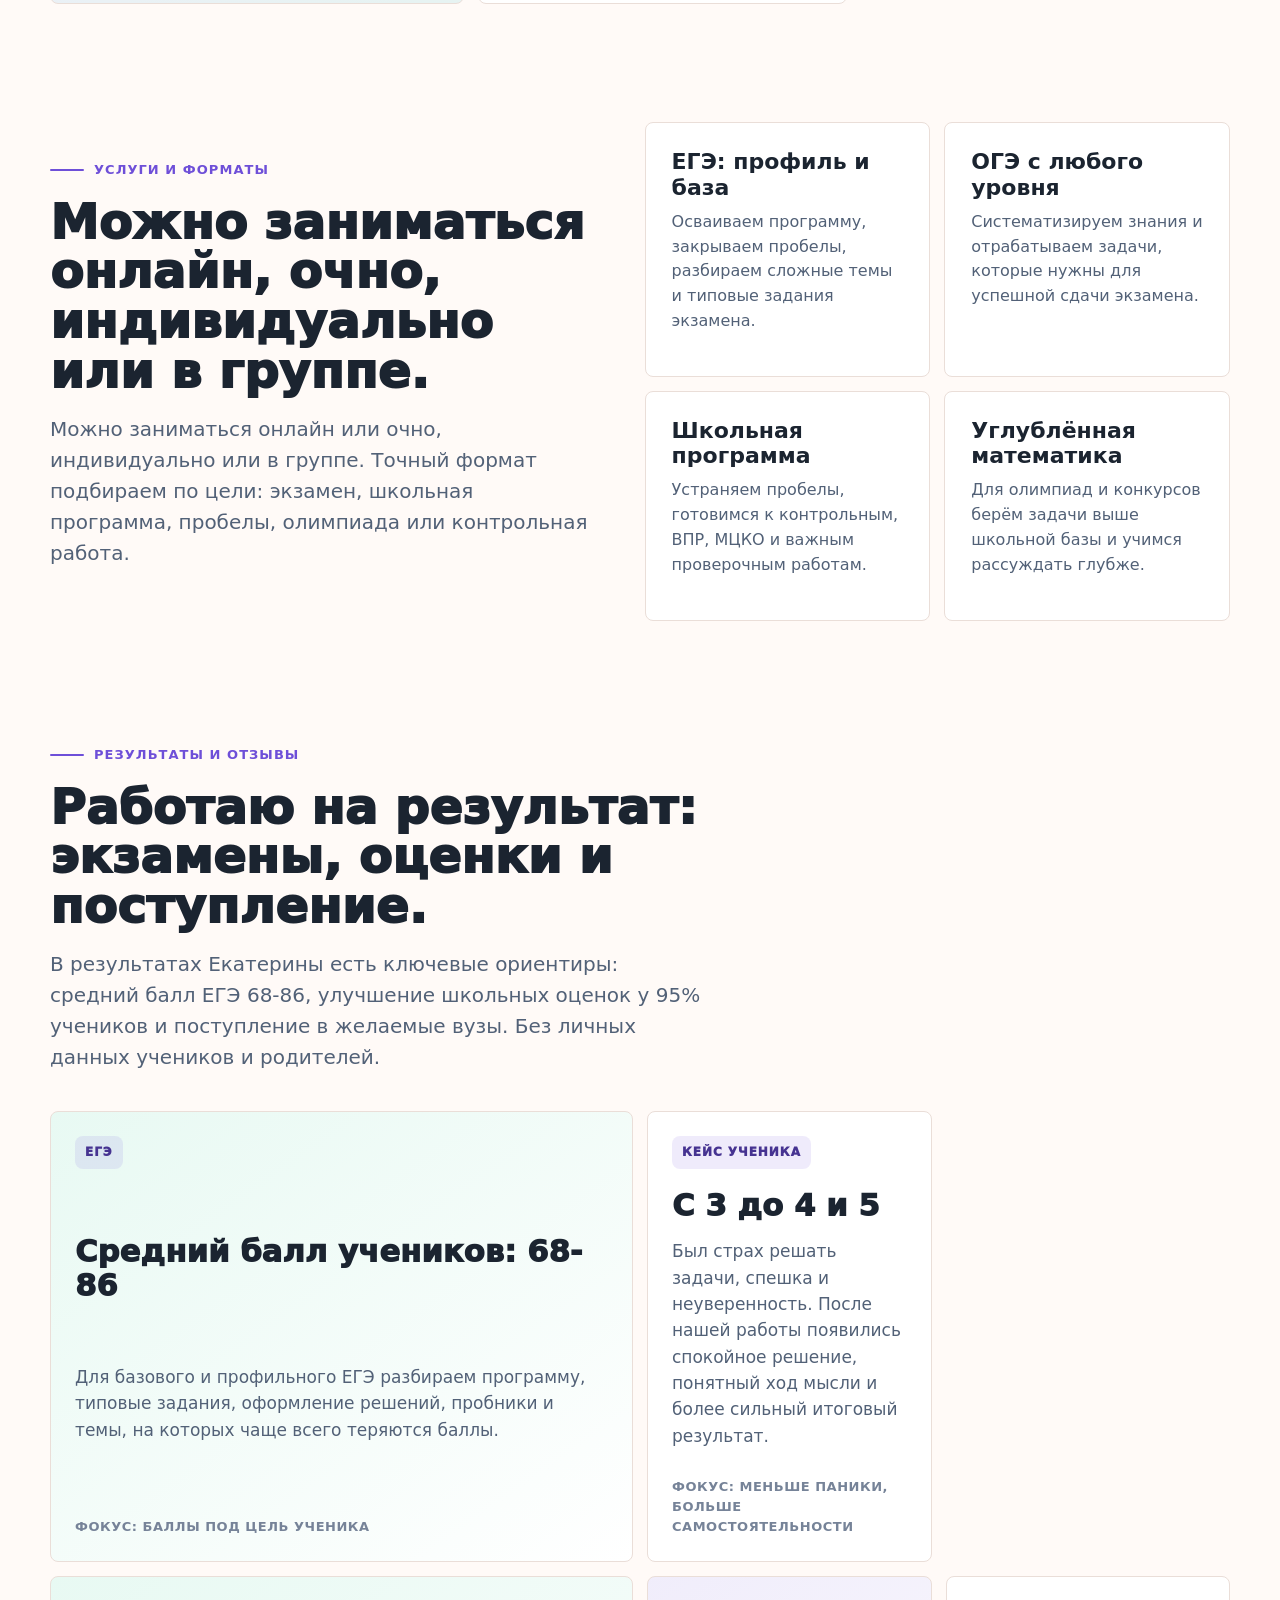
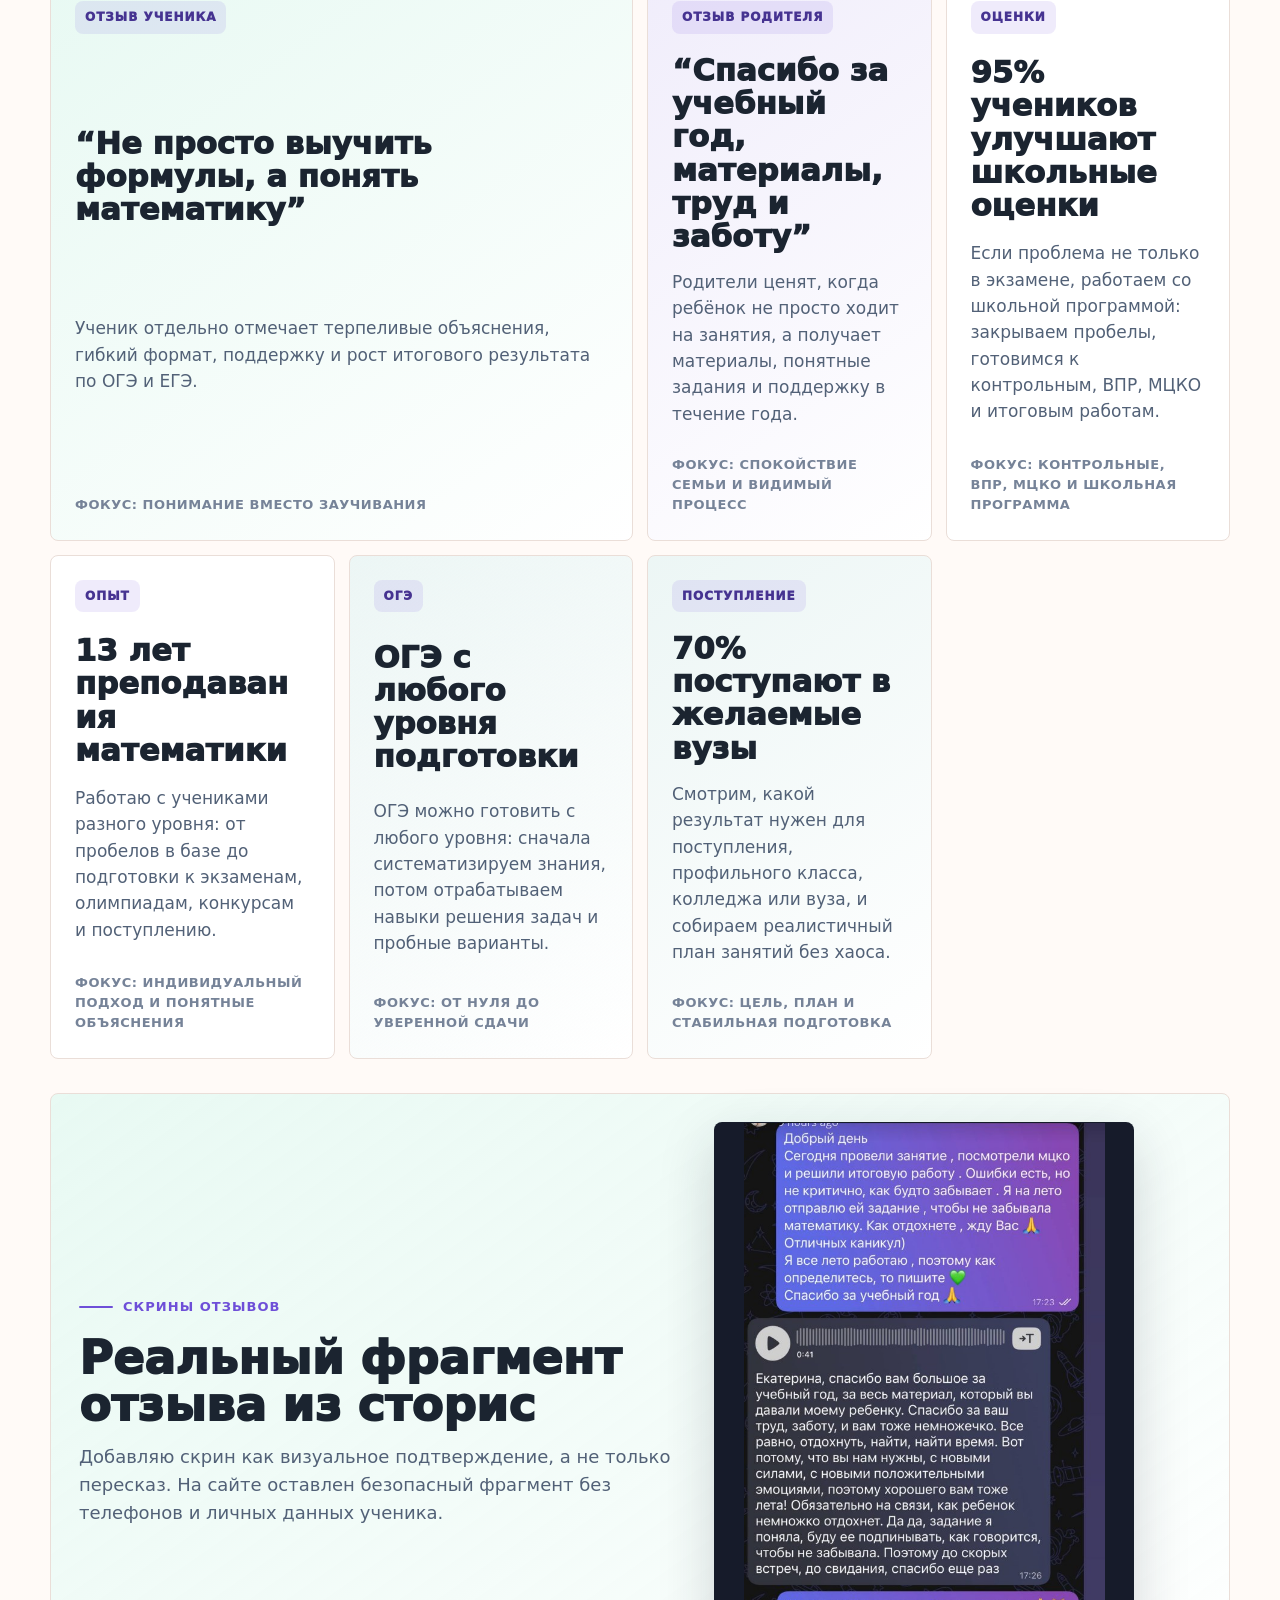
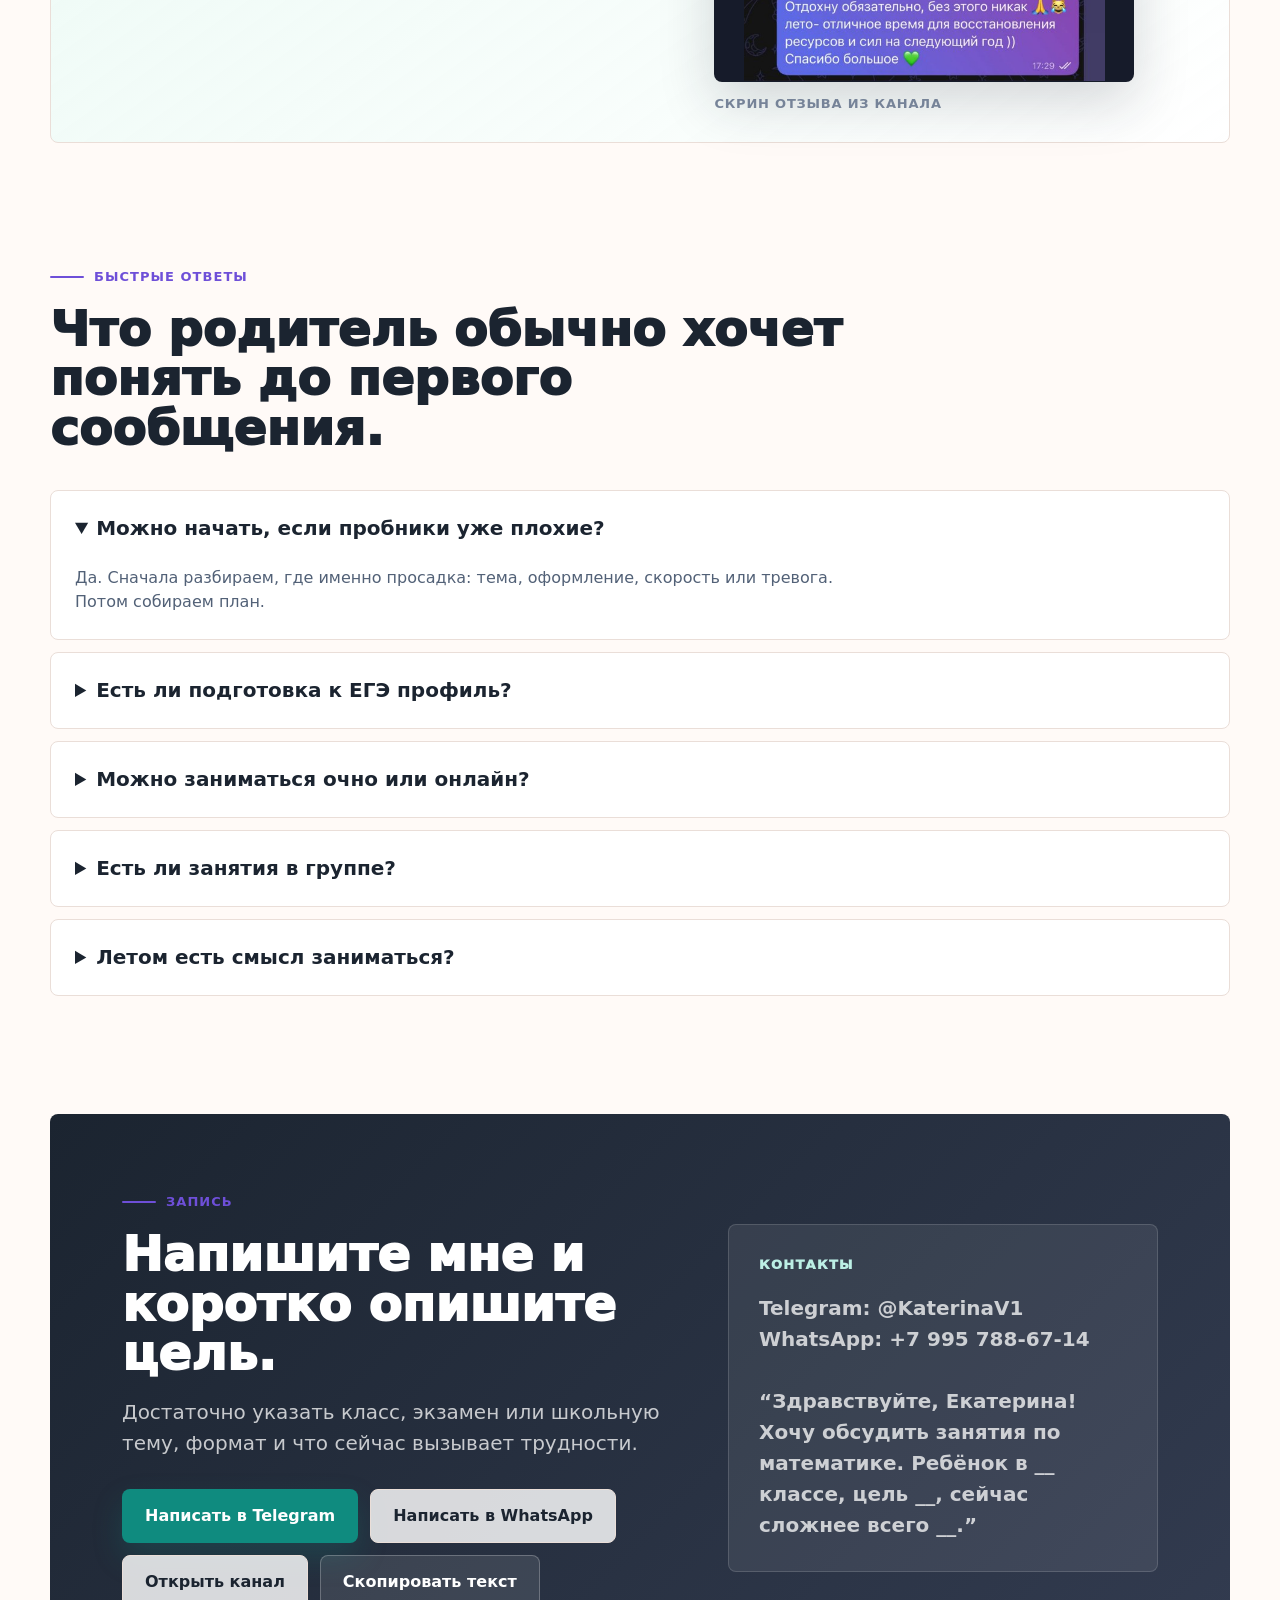
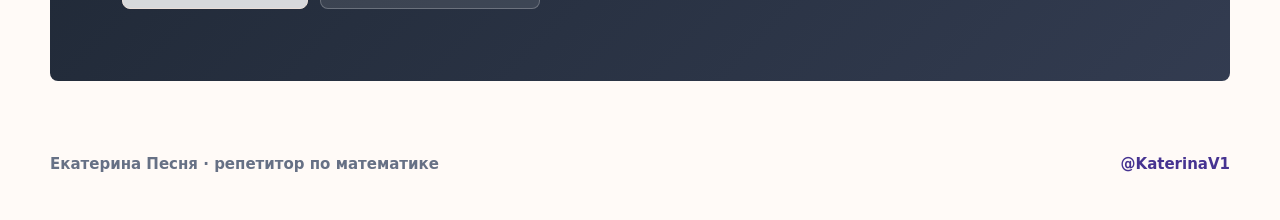
==== commit 0fb0781c: "Add review screenshot proof" ====
--- a/index.html
+++ b/index.html
@@ -300,6 +300,20 @@
             <small>Фокус: цель, план и стабильная подготовка</small>
           </article>
         </div>
+        <div class="review-screens" aria-label="Скриншоты отзывов">
+          <div class="review-screens-copy">
+            <p class="eyebrow">Скрины отзывов</p>
+            <h3>Реальный фрагмент отзыва из сторис</h3>
+            <p>
+              Добавляю скрин как визуальное подтверждение, а не только пересказ.
+              На сайте оставлен безопасный фрагмент без телефонов и личных данных ученика.
+            </p>
+          </div>
+          <figure class="review-shot">
+            <img src="assets/review-story.jpg" alt="Скрин отзыва родителя о занятиях с Екатериной">
+            <figcaption>Скрин отзыва из канала</figcaption>
+          </figure>
+        </div>
       </section>
 
       <section class="section answers">
--- a/styles.css
+++ b/styles.css
@@ -595,6 +595,57 @@
   text-transform: uppercase;
 }
 
+.review-screens {
+  display: grid;
+  grid-template-columns: minmax(0, 0.9fr) minmax(280px, 420px);
+  gap: 36px;
+  align-items: center;
+  margin-top: 34px;
+  padding: 28px;
+  border: 1px solid var(--line);
+  border-radius: 8px;
+  background:
+    linear-gradient(145deg, rgba(223, 247, 238, 0.72), rgba(255, 255, 255, 0.94)),
+    var(--white);
+}
+
+.review-screens-copy h3 {
+  max-width: 620px;
+  margin-bottom: 14px;
+  font-size: clamp(30px, 3.6vw, 52px);
+  line-height: 1.02;
+  font-weight: 950;
+}
+
+.review-screens-copy p:not(.eyebrow) {
+  max-width: 620px;
+  color: #526177;
+  font-size: 18px;
+}
+
+.review-shot {
+  margin: 0;
+}
+
+.review-shot img {
+  width: 100%;
+  max-height: 560px;
+  border: 1px solid rgba(27, 36, 48, 0.14);
+  border-radius: 8px;
+  object-fit: contain;
+  background: #161b2a;
+  box-shadow: 0 20px 55px rgba(27, 36, 48, 0.18);
+}
+
+.review-shot figcaption {
+  margin-top: 12px;
+  color: #768398;
+  font-size: 13px;
+  font-weight: 850;
+  letter-spacing: 0.06em;
+  text-transform: uppercase;
+}
+
 .answers-list {
   display: grid;
   gap: 12px;
@@ -937,6 +988,20 @@
     font-size: 24px;
   }
 
+  .review-screens {
+    grid-template-columns: 1fr;
+    gap: 24px;
+    padding: 22px;
+  }
+
+  .review-screens-copy h3 {
+    font-size: clamp(28px, 8vw, 38px);
+  }
+
+  .review-shot img {
+    max-height: 520px;
+  }
+
   .contact-band {
     padding: 28px 18px;
   }
--- a/styles.css
+++ b/styles.css
@@ -595,6 +595,57 @@
   text-transform: uppercase;
 }
 
+.review-screens {
+  display: grid;
+  grid-template-columns: minmax(0, 0.9fr) minmax(280px, 420px);
+  gap: 36px;
+  align-items: center;
+  margin-top: 34px;
+  padding: 28px;
+  border: 1px solid var(--line);
+  border-radius: 8px;
+  background:
+    linear-gradient(145deg, rgba(223, 247, 238, 0.72), rgba(255, 255, 255, 0.94)),
+    var(--white);
+}
+
+.review-screens-copy h3 {
+  max-width: 620px;
+  margin-bottom: 14px;
+  font-size: clamp(30px, 3.6vw, 52px);
+  line-height: 1.02;
+  font-weight: 950;
+}
+
+.review-screens-copy p:not(.eyebrow) {
+  max-width: 620px;
+  color: #526177;
+  font-size: 18px;
+}
+
+.review-shot {
+  margin: 0;
+}
+
+.review-shot img {
+  width: 100%;
+  max-height: 560px;
+  border: 1px solid rgba(27, 36, 48, 0.14);
+  border-radius: 8px;
+  object-fit: contain;
+  background: #161b2a;
+  box-shadow: 0 20px 55px rgba(27, 36, 48, 0.18);
+}
+
+.review-shot figcaption {
+  margin-top: 12px;
+  color: #768398;
+  font-size: 13px;
+  font-weight: 850;
+  letter-spacing: 0.06em;
+  text-transform: uppercase;
+}
+
 .answers-list {
   display: grid;
   gap: 12px;
@@ -937,6 +988,20 @@
     font-size: 24px;
   }
 
+  .review-screens {
+    grid-template-columns: 1fr;
+    gap: 24px;
+    padding: 22px;
+  }
+
+  .review-screens-copy h3 {
+    font-size: clamp(28px, 8vw, 38px);
+  }
+
+  .review-shot img {
+    max-height: 520px;
+  }
+
   .contact-band {
     padding: 28px 18px;
   }
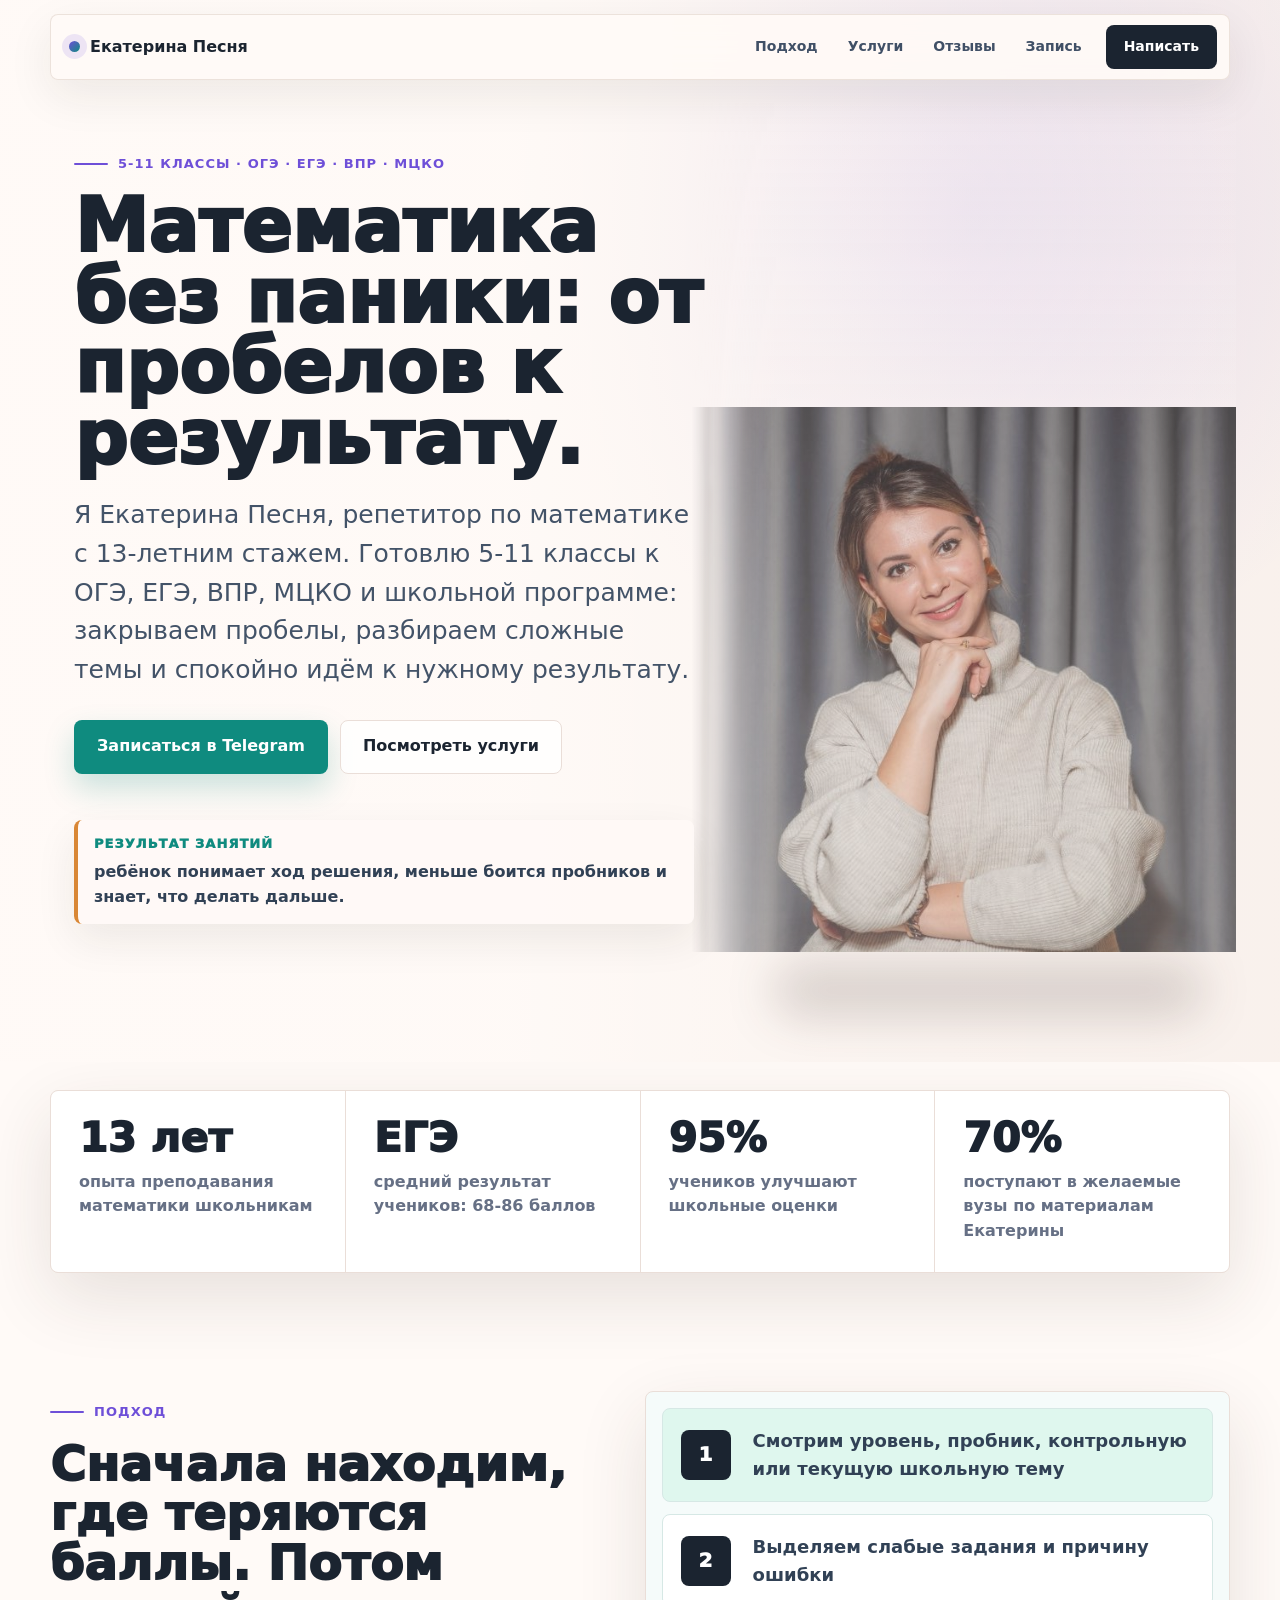
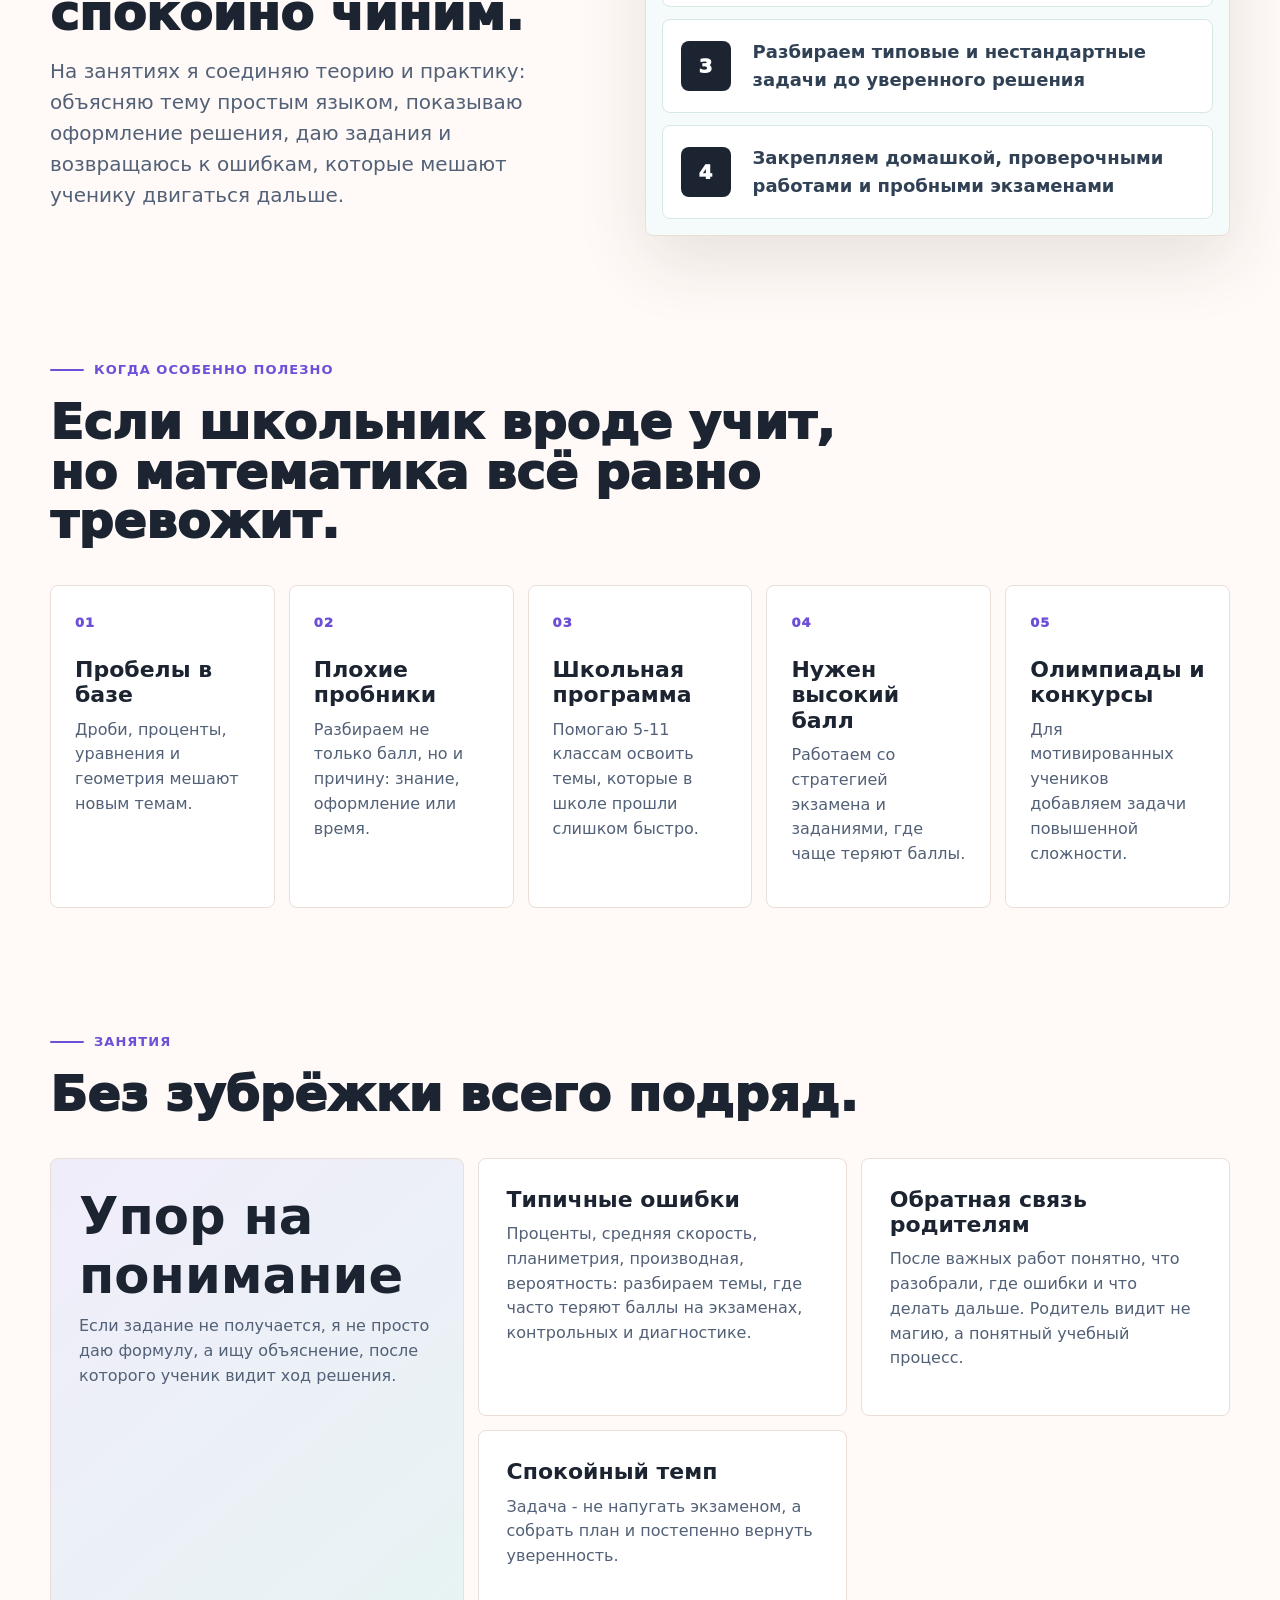
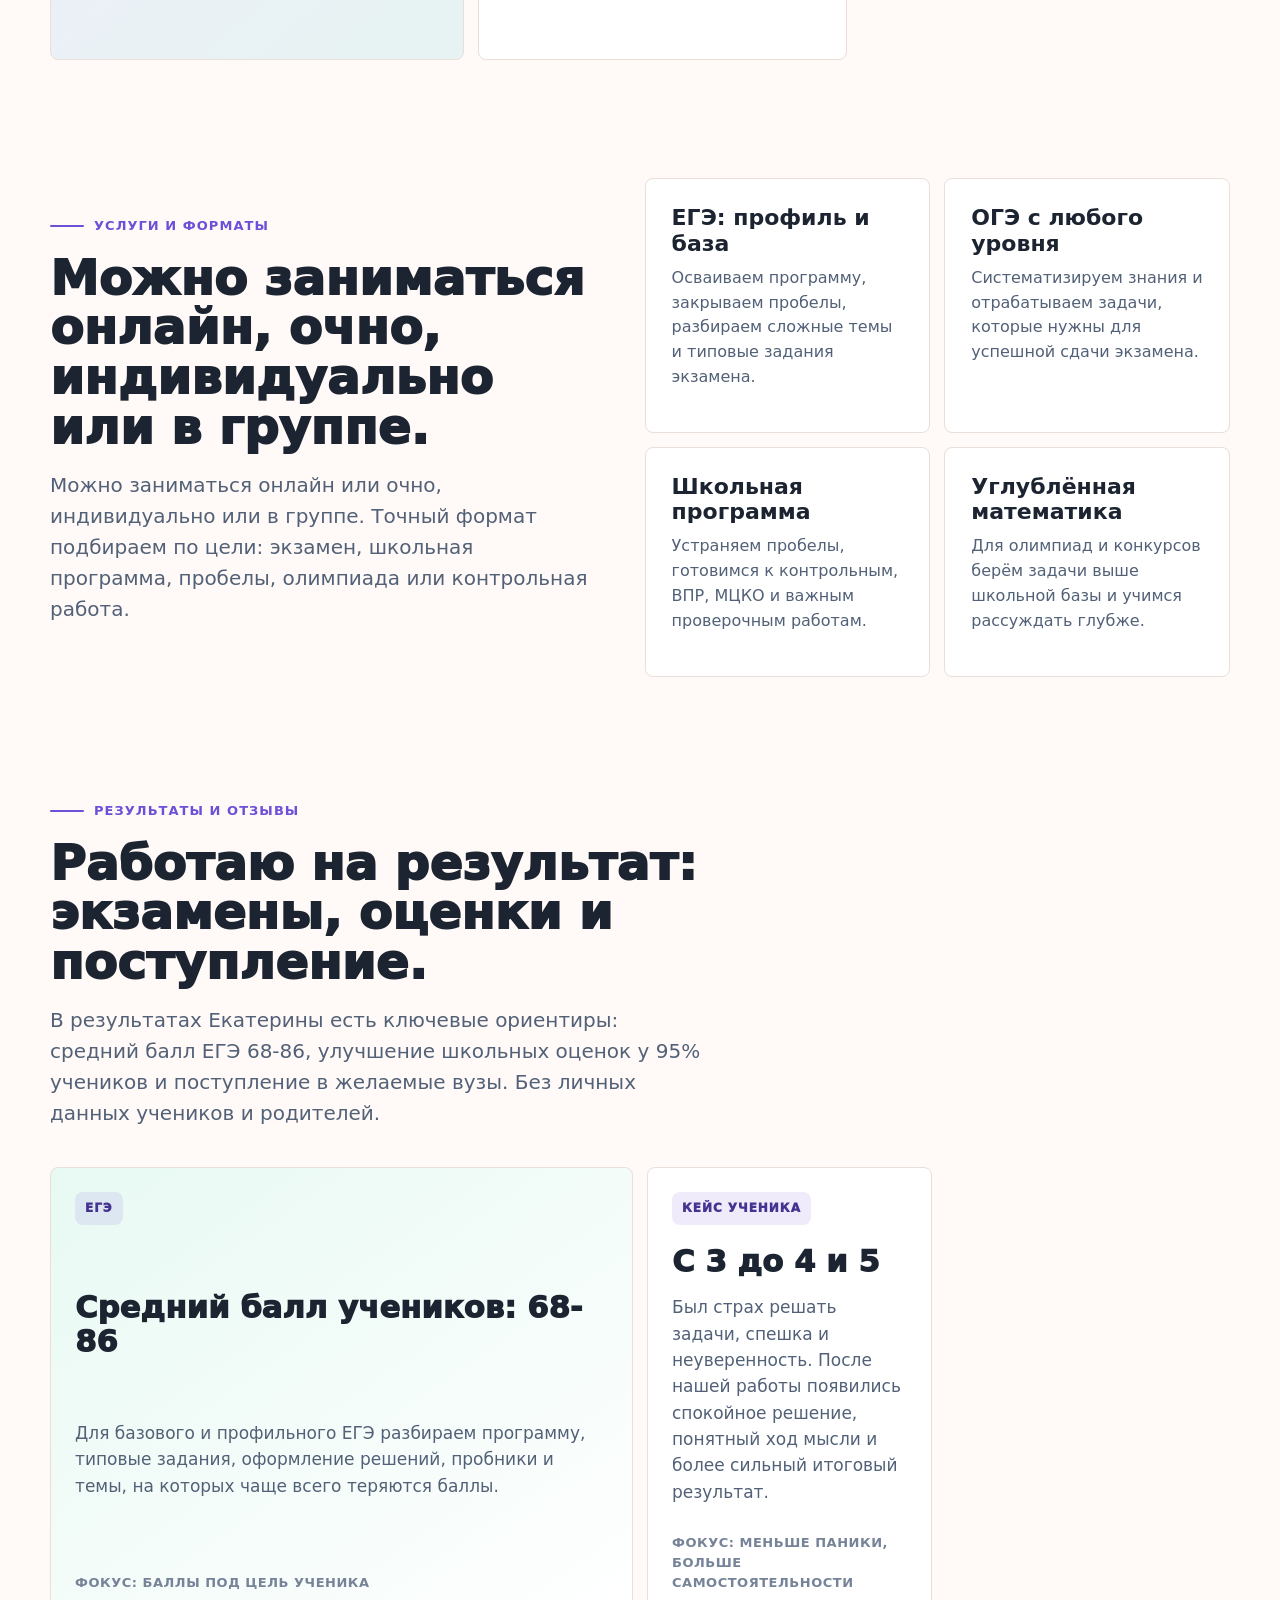
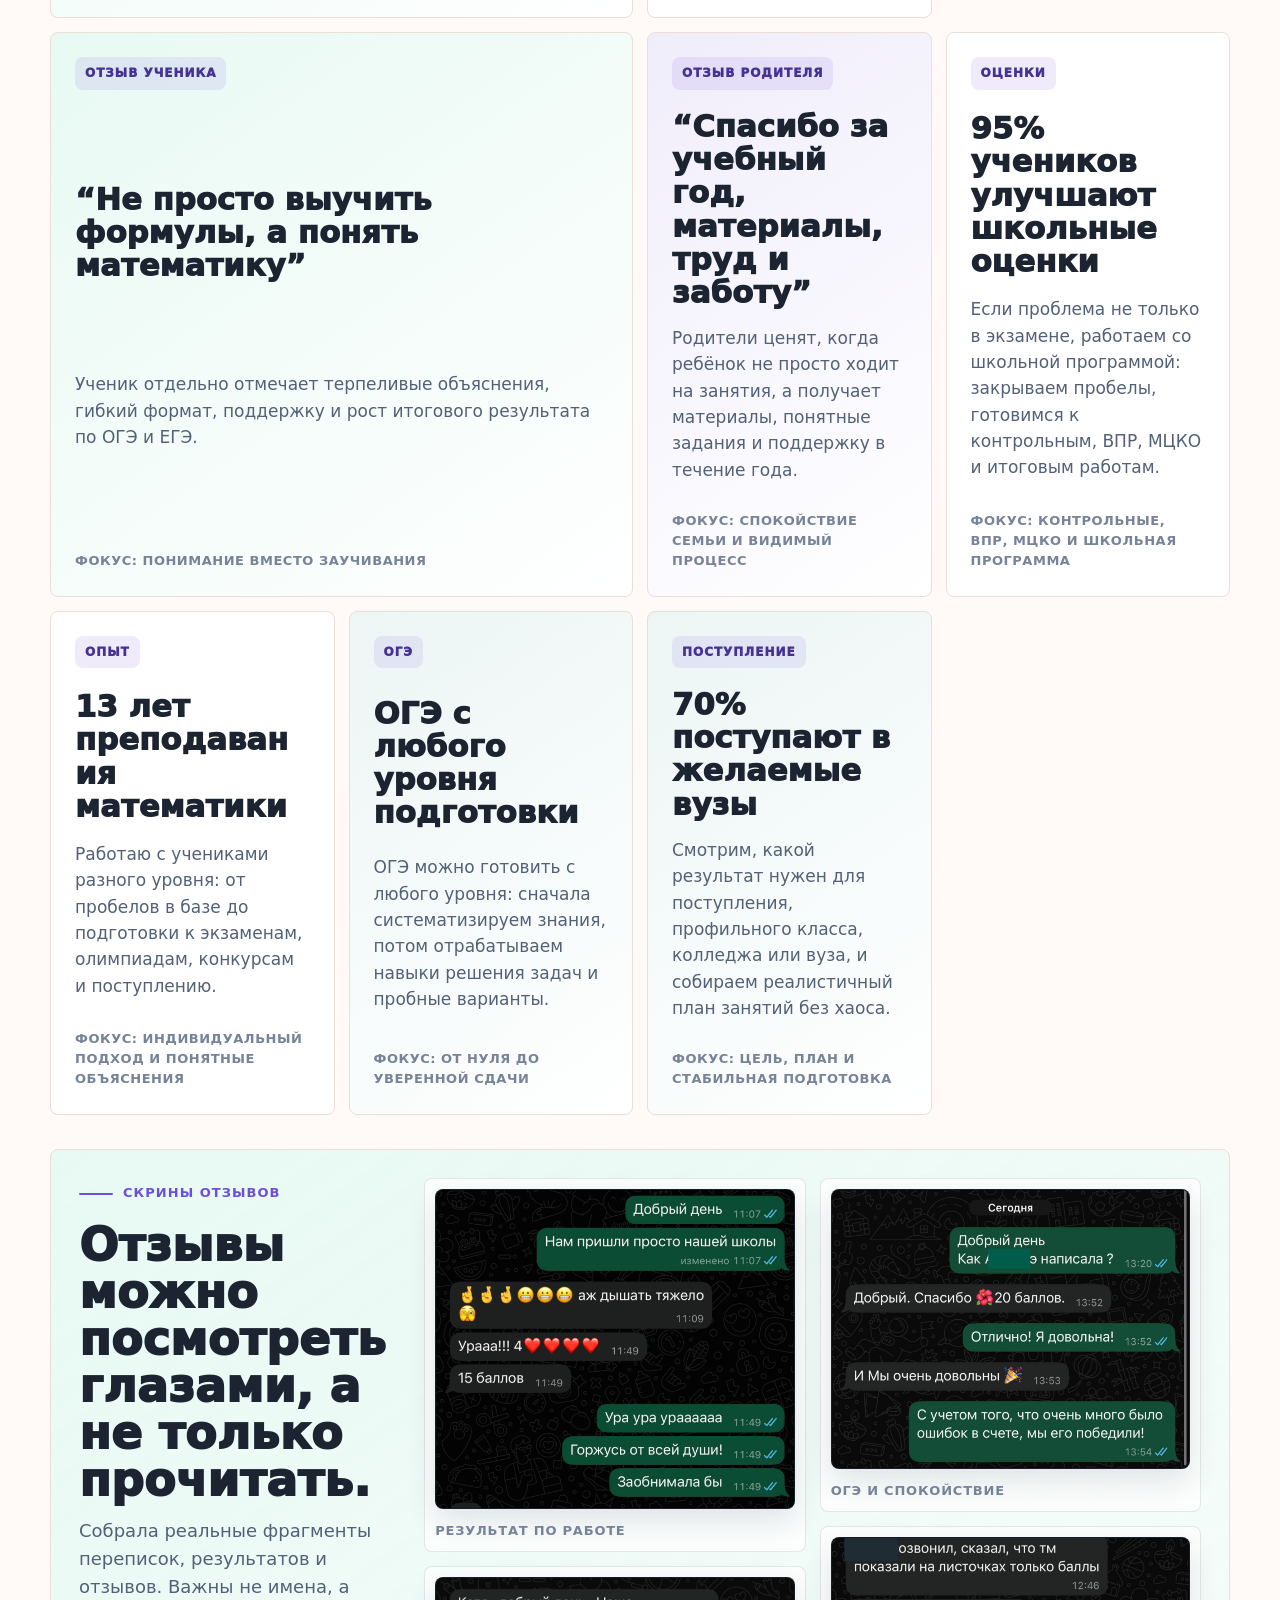
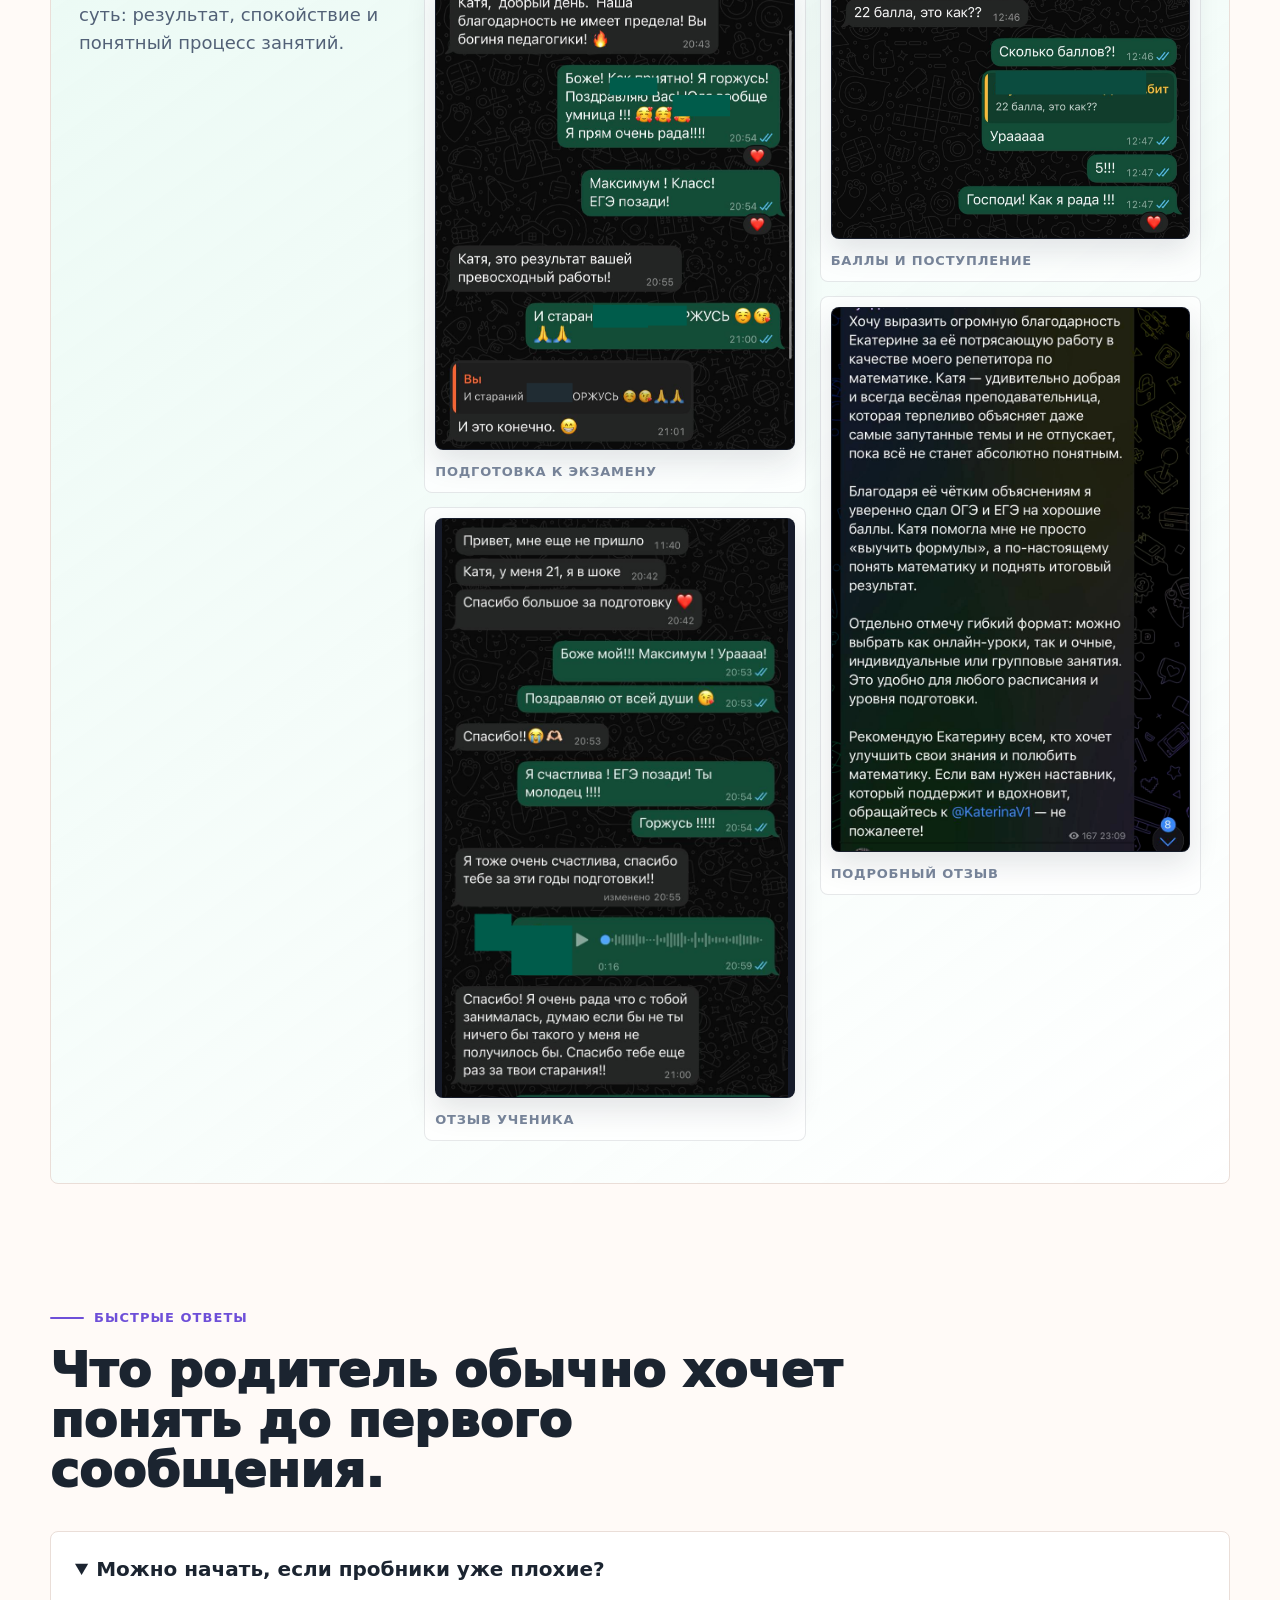
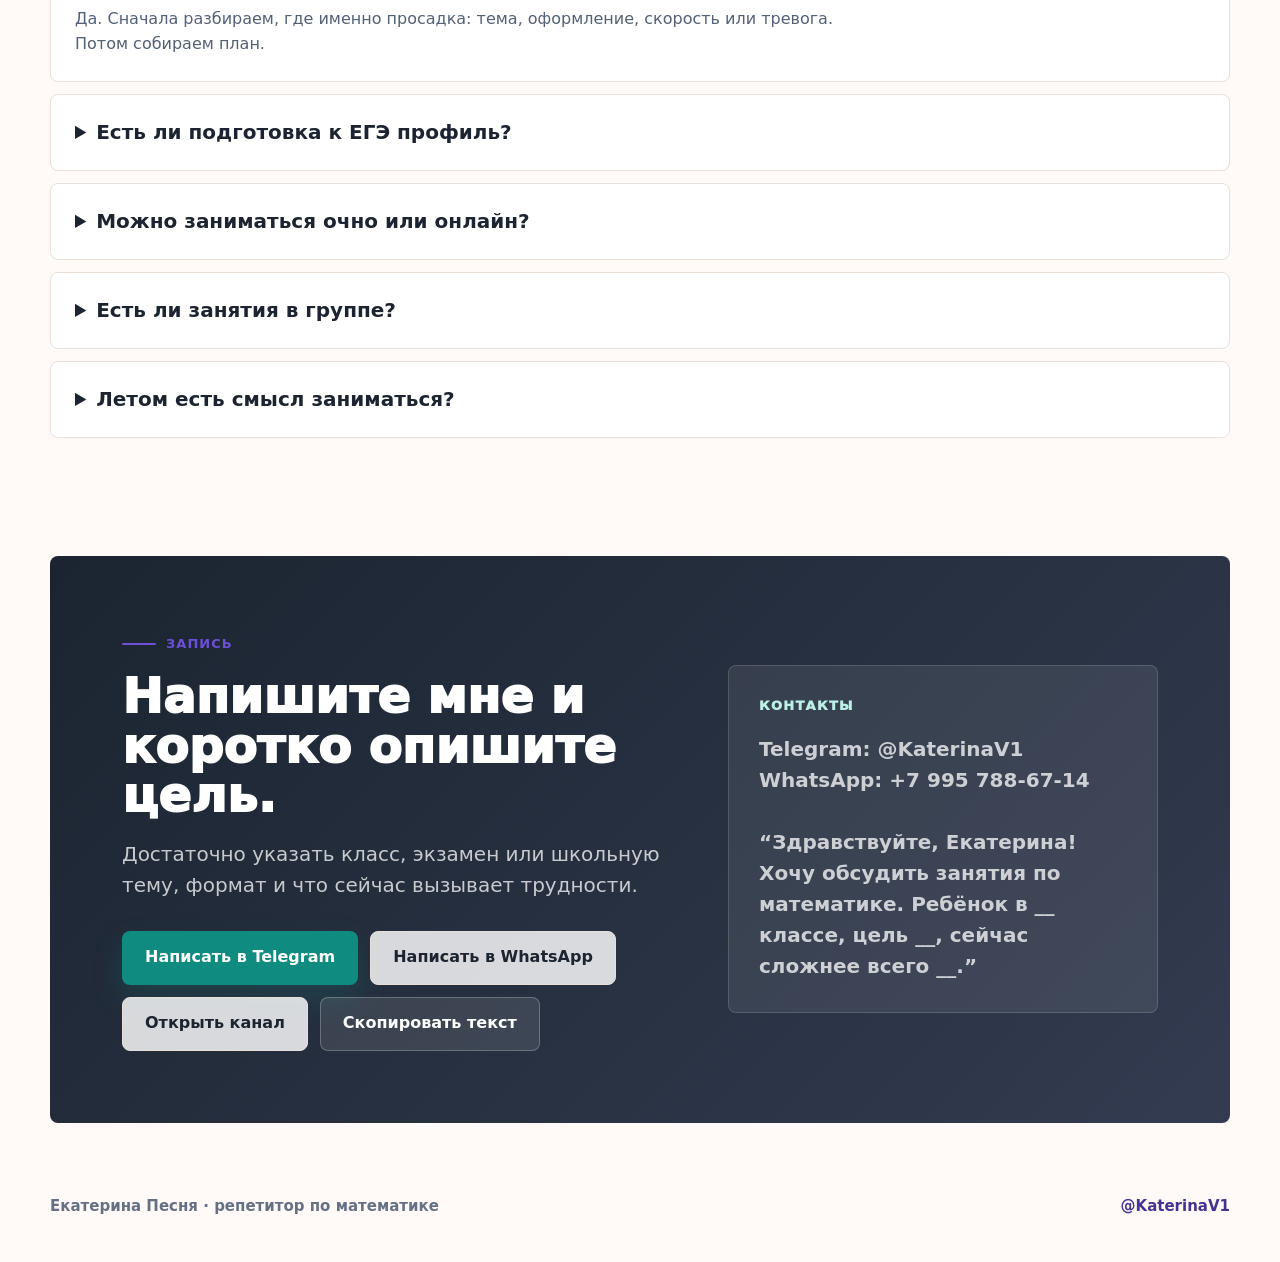
==== commit a5c5f51a: "Add Tilda review screenshots" ====
--- a/index.html
+++ b/index.html
@@ -303,16 +303,38 @@
         <div class="review-screens" aria-label="Скриншоты отзывов">
           <div class="review-screens-copy">
             <p class="eyebrow">Скрины отзывов</p>
-            <h3>Реальный фрагмент отзыва из сторис</h3>
-            <p>
-              Добавляю скрин как визуальное подтверждение, а не только пересказ.
-              На сайте оставлен безопасный фрагмент без телефонов и личных данных ученика.
-            </p>
-          </div>
-          <figure class="review-shot">
-            <img src="assets/review-story.jpg" alt="Скрин отзыва родителя о занятиях с Екатериной">
-            <figcaption>Скрин отзыва из канала</figcaption>
-          </figure>
+            <h3>Отзывы можно посмотреть глазами, а не только прочитать.</h3>
+            <p>
+              Собрала реальные фрагменты переписок, результатов и отзывов.
+              Важны не имена, а суть: результат, спокойствие и понятный процесс занятий.
+            </p>
+          </div>
+          <div class="review-shot-grid">
+            <figure class="review-shot">
+              <img src="assets/tilda-review-1.png" alt="Скрин отзыва о результате на контрольной работе">
+              <figcaption>Результат по работе</figcaption>
+            </figure>
+            <figure class="review-shot">
+              <img src="assets/tilda-review-2.png" alt="Скрин отзыва о подготовке к экзамену и росте результата">
+              <figcaption>Подготовка к экзамену</figcaption>
+            </figure>
+            <figure class="review-shot">
+              <img src="assets/tilda-review-3.png" alt="Скрин отзыва ученика после результата ЕГЭ">
+              <figcaption>Отзыв ученика</figcaption>
+            </figure>
+            <figure class="review-shot">
+              <img src="assets/tilda-review-4.png" alt="Скрин отзыва родителя о результате ОГЭ">
+              <figcaption>ОГЭ и спокойствие</figcaption>
+            </figure>
+            <figure class="review-shot">
+              <img src="assets/tilda-review-5.png" alt="Скрин переписки о баллах и результате ученика">
+              <figcaption>Баллы и поступление</figcaption>
+            </figure>
+            <figure class="review-shot">
+              <img src="assets/tilda-review-6.png" alt="Текстовый отзыв о занятиях, формате и результате">
+              <figcaption>Подробный отзыв</figcaption>
+            </figure>
+          </div>
         </div>
       </section>
 
--- a/styles.css
+++ b/styles.css
@@ -21,6 +21,7 @@
 
 html {
   scroll-behavior: smooth;
+  scroll-padding-top: 104px;
 }
 
 body {
@@ -338,7 +339,7 @@
   grid-template-columns: repeat(4, minmax(0, 1fr));
   gap: 1px;
   width: min(1180px, calc(100% - 48px));
-  margin: -28px auto 0;
+  margin: 28px auto 0;
   border: 1px solid var(--line);
   border-radius: 8px;
   overflow: hidden;
@@ -373,6 +374,7 @@
 .section {
   width: min(1180px, calc(100% - 48px));
   margin: 118px auto 0;
+  scroll-margin-top: 104px;
 }
 
 .intro,
@@ -597,9 +599,9 @@
 
 .review-screens {
   display: grid;
-  grid-template-columns: minmax(0, 0.9fr) minmax(280px, 420px);
-  gap: 36px;
-  align-items: center;
+  grid-template-columns: minmax(260px, 0.58fr) minmax(0, 1.42fr);
+  gap: 28px;
+  align-items: start;
   margin-top: 34px;
   padding: 28px;
   border: 1px solid var(--line);
@@ -623,18 +625,31 @@
   font-size: 18px;
 }
 
+.review-shot-grid {
+  column-count: 2;
+  column-gap: 14px;
+}
+
 .review-shot {
-  margin: 0;
+  display: inline-block;
+  width: 100%;
+  margin: 0 0 14px;
+  padding: 10px;
+  break-inside: avoid;
+  border: 1px solid rgba(27, 36, 48, 0.1);
+  border-radius: 8px;
+  background: rgba(255, 255, 255, 0.72);
 }
 
 .review-shot img {
+  display: block;
   width: 100%;
-  max-height: 560px;
+  max-height: 580px;
   border: 1px solid rgba(27, 36, 48, 0.14);
   border-radius: 8px;
   object-fit: contain;
   background: #161b2a;
-  box-shadow: 0 20px 55px rgba(27, 36, 48, 0.18);
+  box-shadow: 0 12px 30px rgba(27, 36, 48, 0.12);
 }
 
 .review-shot figcaption {
@@ -810,6 +825,10 @@
     grid-template-columns: repeat(2, minmax(0, 1fr));
   }
 
+  .review-screens {
+    grid-template-columns: 1fr;
+  }
+
   .lesson-card.accent {
     grid-row: auto;
     grid-column: 1 / -1;
@@ -998,8 +1017,12 @@
     font-size: clamp(28px, 8vw, 38px);
   }
 
+  .review-shot-grid {
+    column-count: 1;
+  }
+
   .review-shot img {
-    max-height: 520px;
+    max-height: none;
   }
 
   .contact-band {
--- a/styles.css
+++ b/styles.css
@@ -21,6 +21,7 @@
 
 html {
   scroll-behavior: smooth;
+  scroll-padding-top: 104px;
 }
 
 body {
@@ -338,7 +339,7 @@
   grid-template-columns: repeat(4, minmax(0, 1fr));
   gap: 1px;
   width: min(1180px, calc(100% - 48px));
-  margin: -28px auto 0;
+  margin: 28px auto 0;
   border: 1px solid var(--line);
   border-radius: 8px;
   overflow: hidden;
@@ -373,6 +374,7 @@
 .section {
   width: min(1180px, calc(100% - 48px));
   margin: 118px auto 0;
+  scroll-margin-top: 104px;
 }
 
 .intro,
@@ -597,9 +599,9 @@
 
 .review-screens {
   display: grid;
-  grid-template-columns: minmax(0, 0.9fr) minmax(280px, 420px);
-  gap: 36px;
-  align-items: center;
+  grid-template-columns: minmax(260px, 0.58fr) minmax(0, 1.42fr);
+  gap: 28px;
+  align-items: start;
   margin-top: 34px;
   padding: 28px;
   border: 1px solid var(--line);
@@ -623,18 +625,31 @@
   font-size: 18px;
 }
 
+.review-shot-grid {
+  column-count: 2;
+  column-gap: 14px;
+}
+
 .review-shot {
-  margin: 0;
+  display: inline-block;
+  width: 100%;
+  margin: 0 0 14px;
+  padding: 10px;
+  break-inside: avoid;
+  border: 1px solid rgba(27, 36, 48, 0.1);
+  border-radius: 8px;
+  background: rgba(255, 255, 255, 0.72);
 }
 
 .review-shot img {
+  display: block;
   width: 100%;
-  max-height: 560px;
+  max-height: 580px;
   border: 1px solid rgba(27, 36, 48, 0.14);
   border-radius: 8px;
   object-fit: contain;
   background: #161b2a;
-  box-shadow: 0 20px 55px rgba(27, 36, 48, 0.18);
+  box-shadow: 0 12px 30px rgba(27, 36, 48, 0.12);
 }
 
 .review-shot figcaption {
@@ -810,6 +825,10 @@
     grid-template-columns: repeat(2, minmax(0, 1fr));
   }
 
+  .review-screens {
+    grid-template-columns: 1fr;
+  }
+
   .lesson-card.accent {
     grid-row: auto;
     grid-column: 1 / -1;
@@ -998,8 +1017,12 @@
     font-size: clamp(28px, 8vw, 38px);
   }
 
+  .review-shot-grid {
+    column-count: 1;
+  }
+
   .review-shot img {
-    max-height: 520px;
+    max-height: none;
   }
 
   .contact-band {
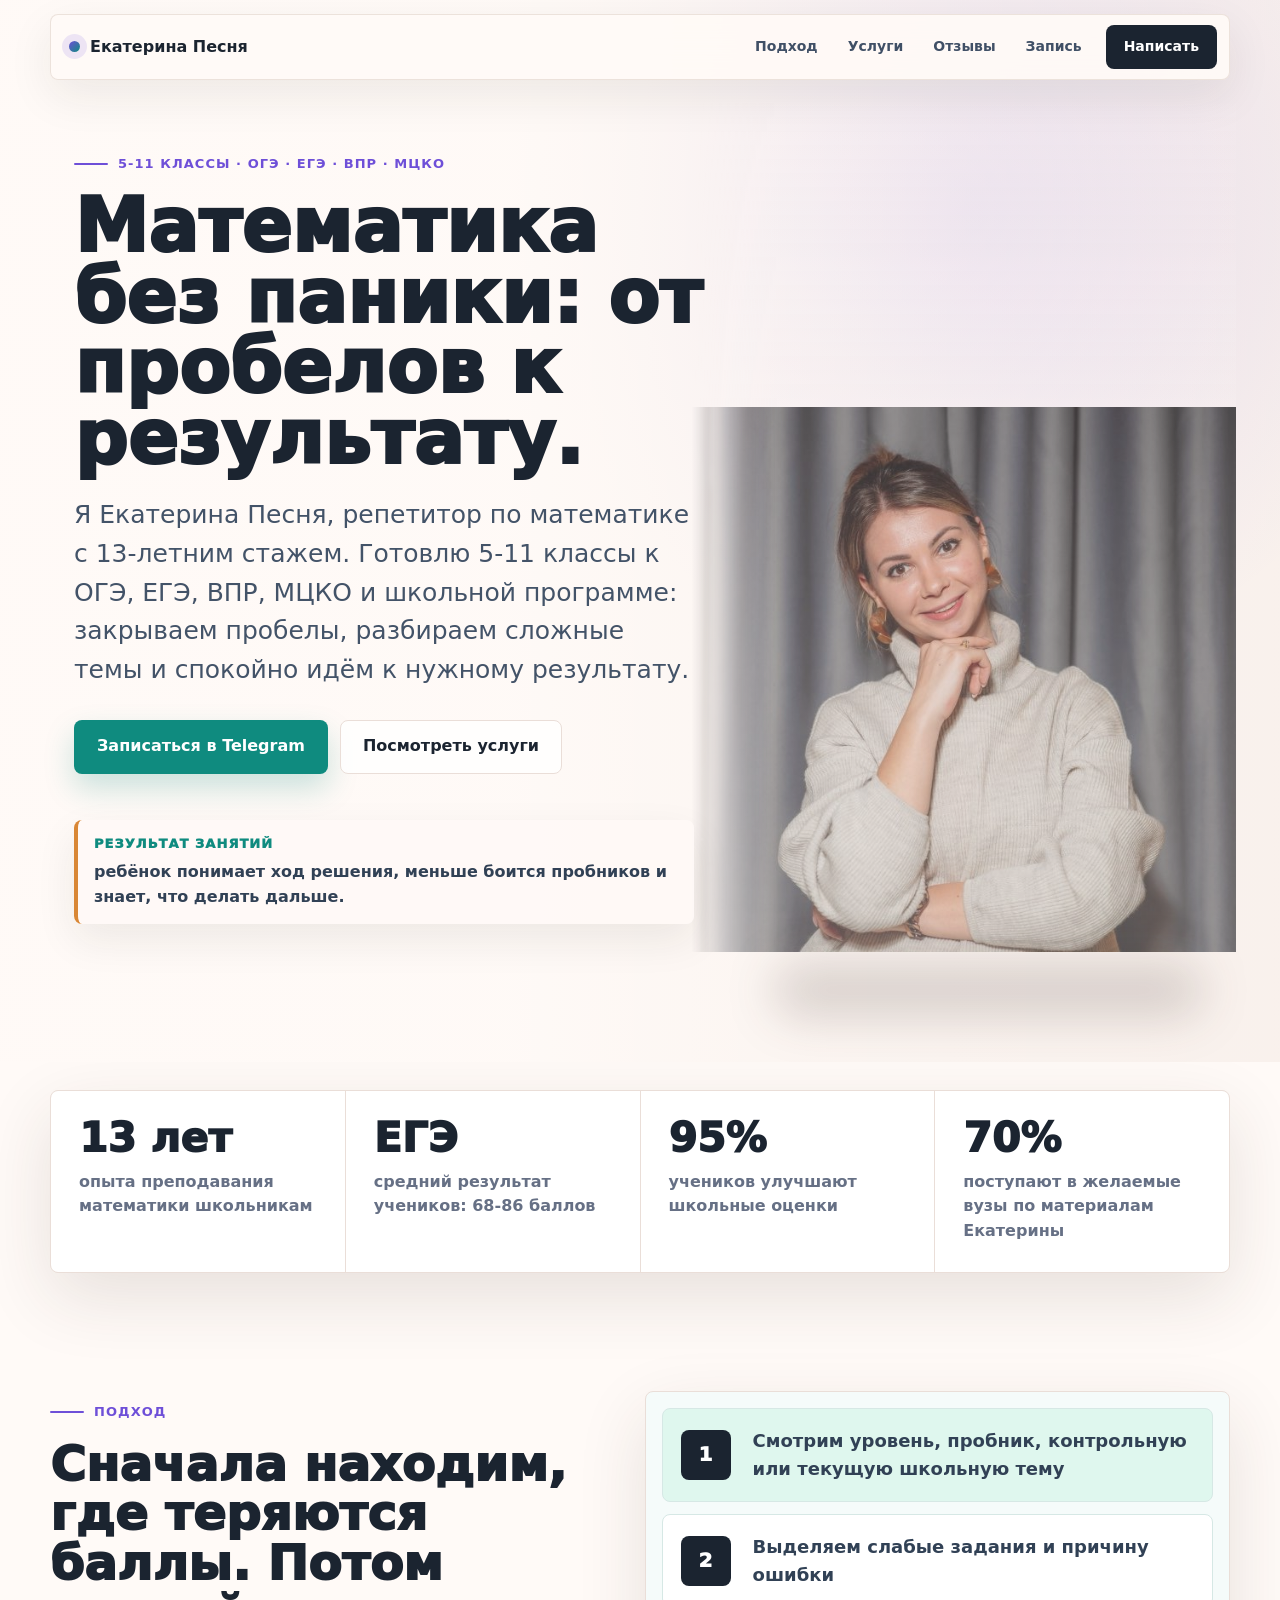
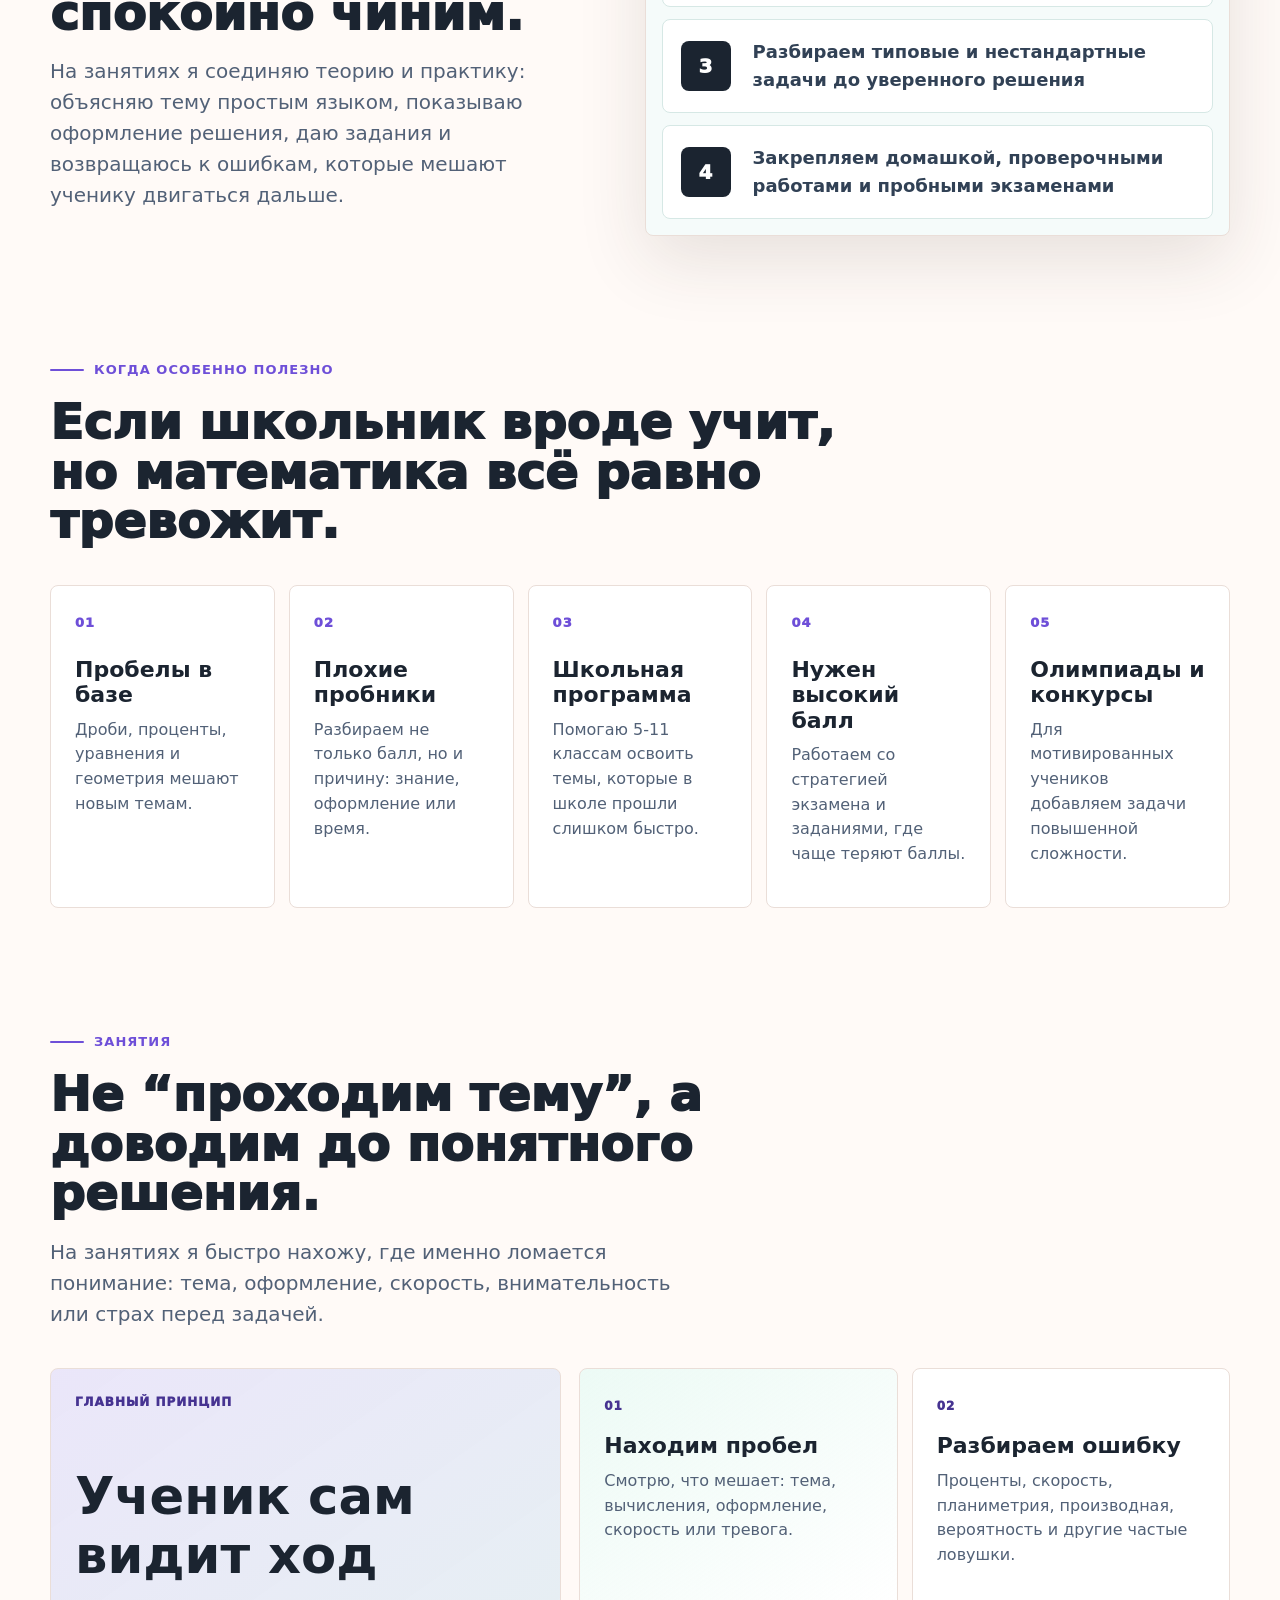
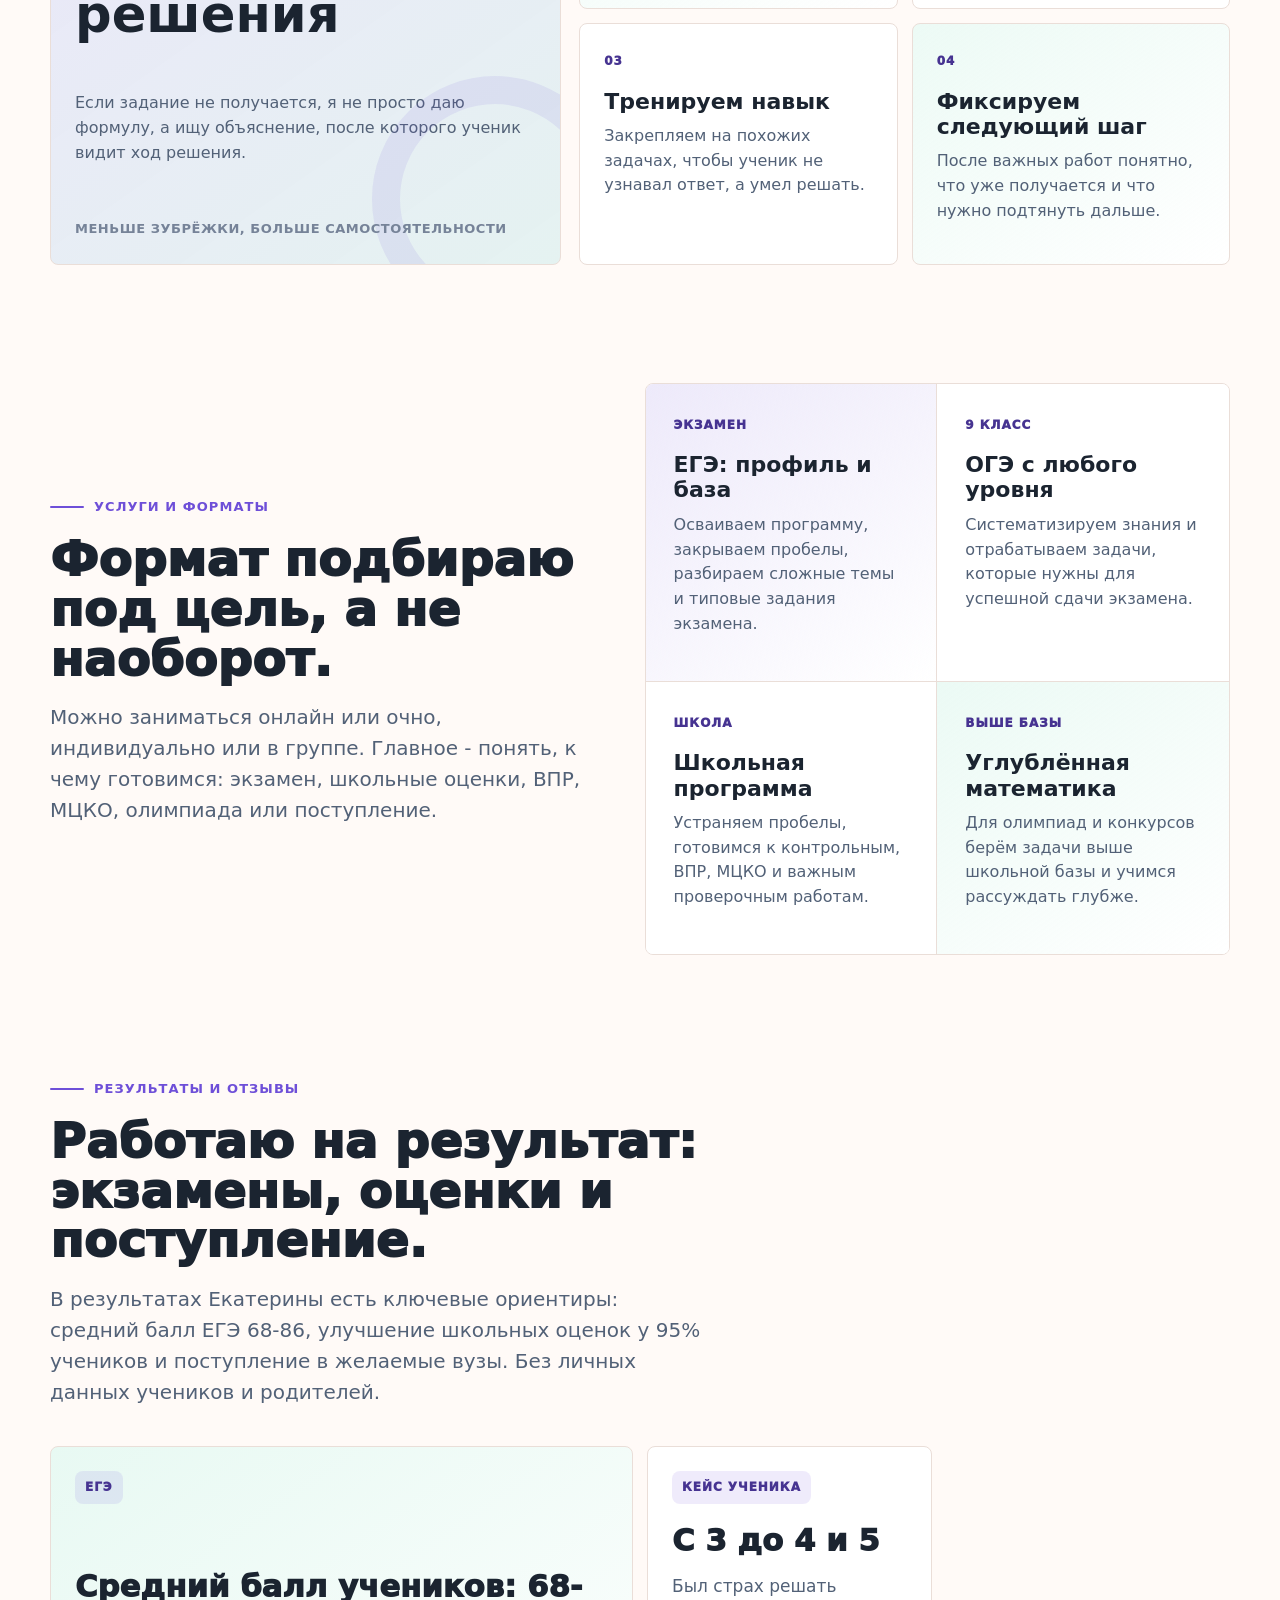
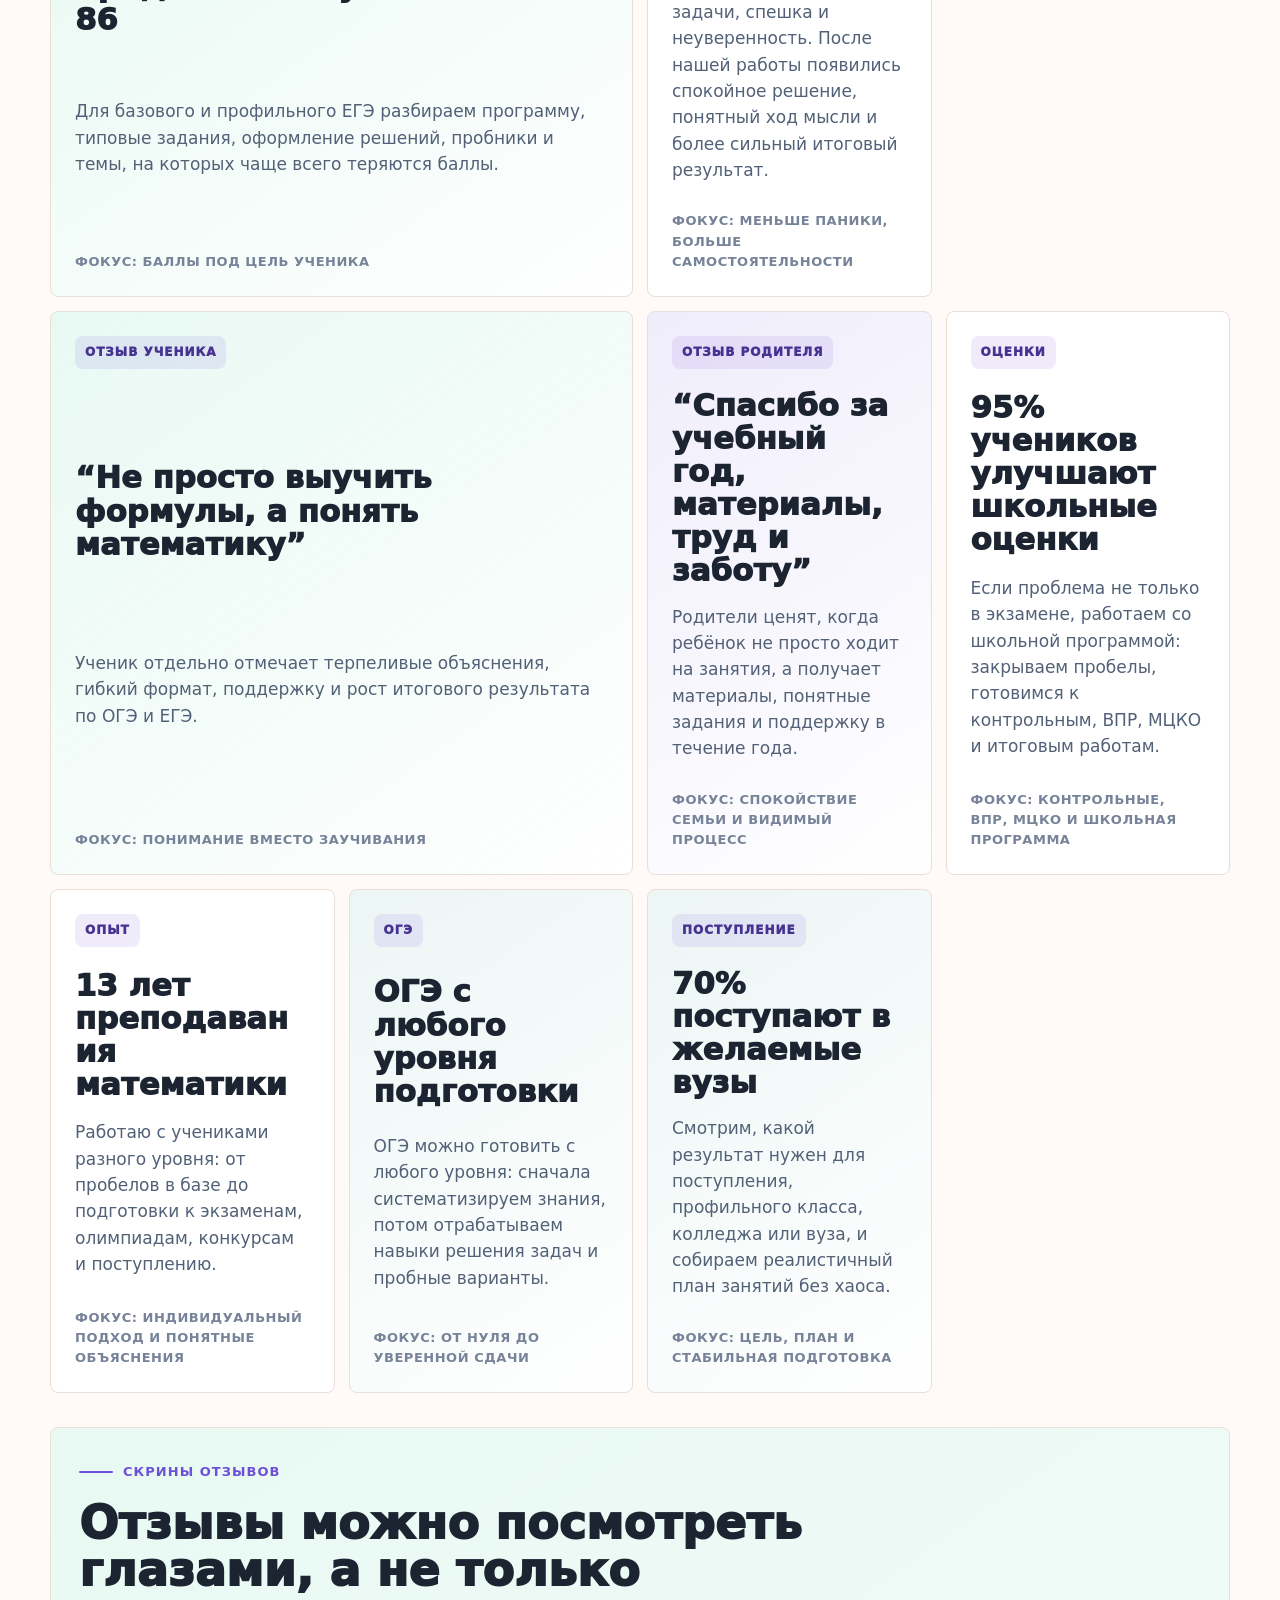
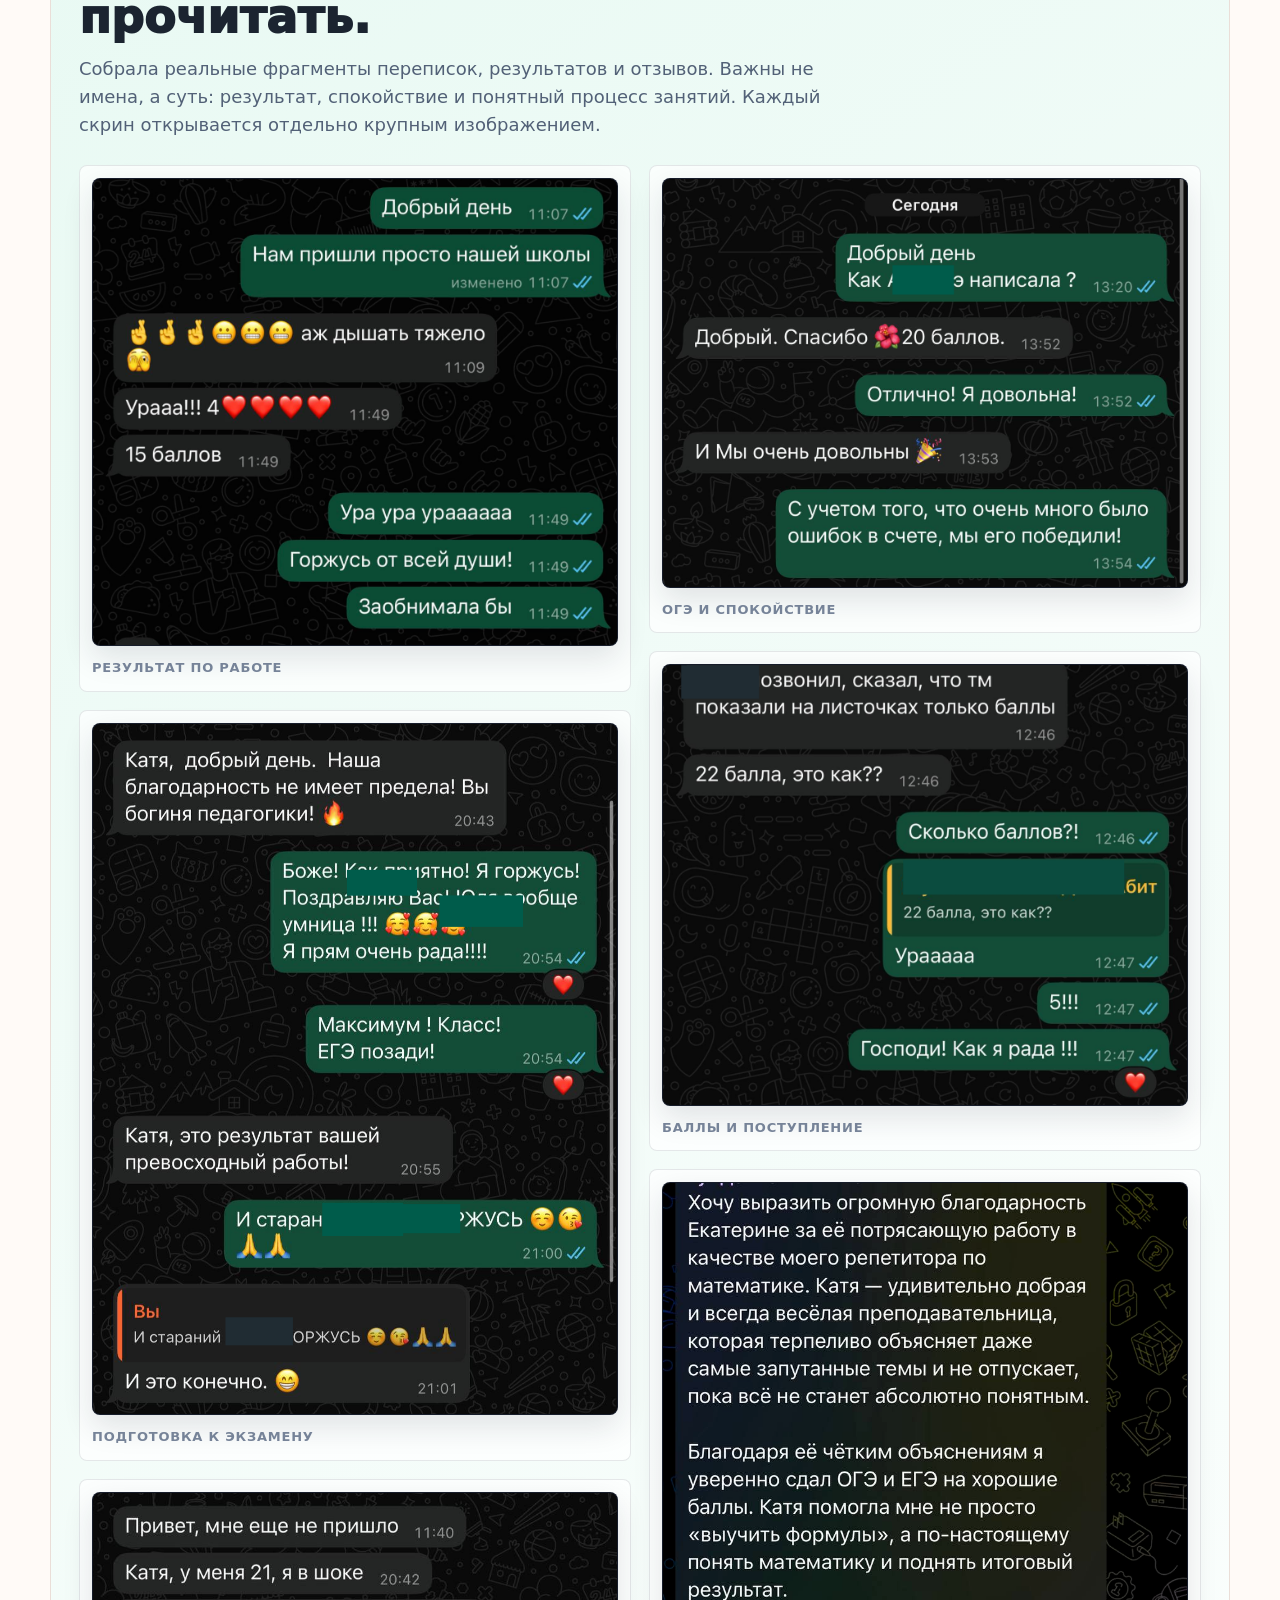
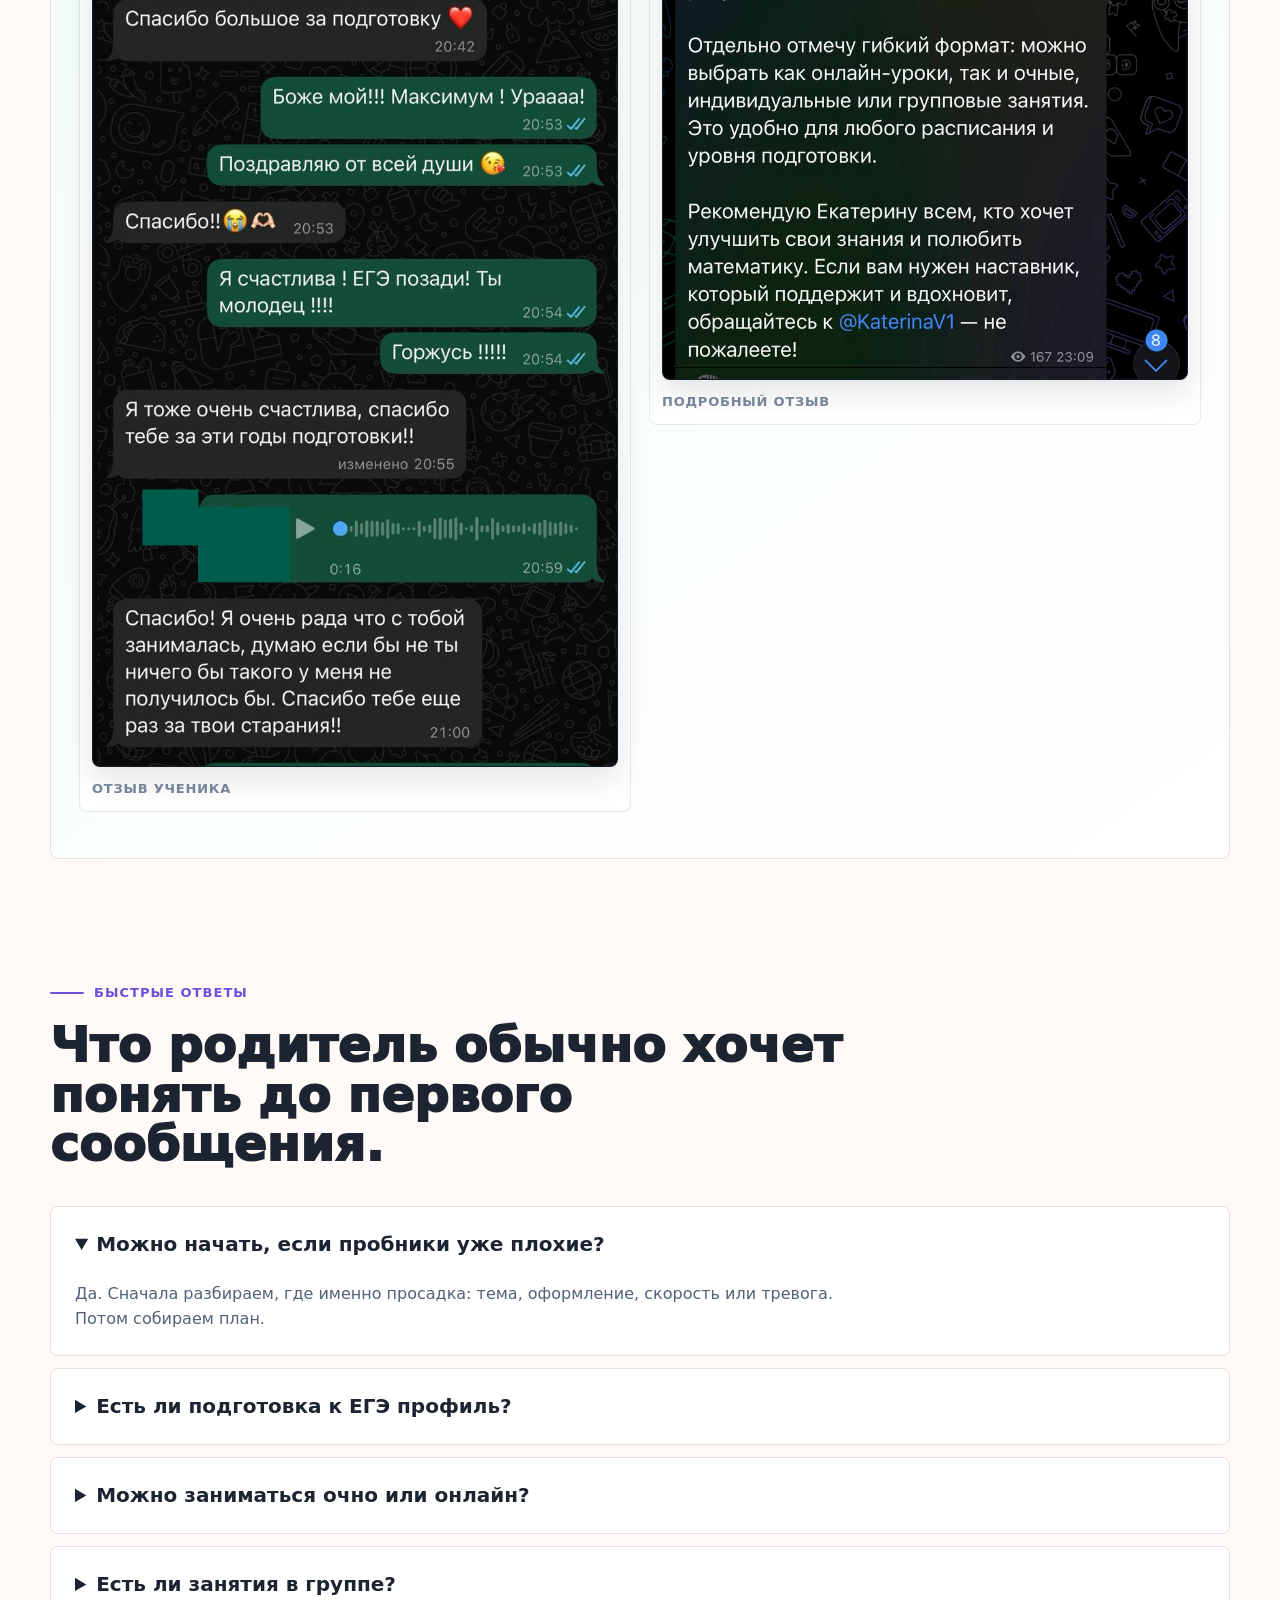
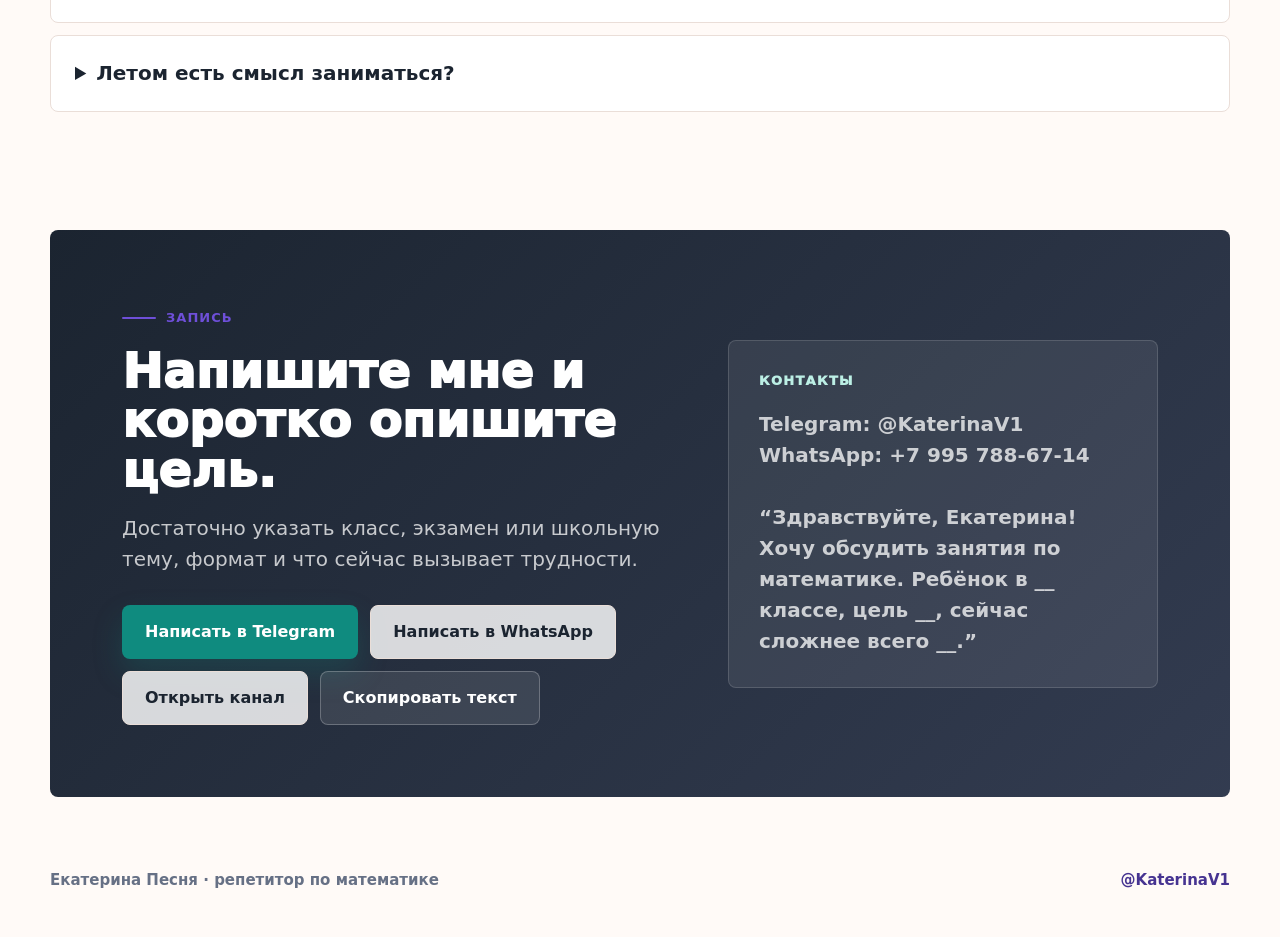
==== commit b54ac534: "Improve Ekaterina landing sections and reviews" ====
--- a/index.html
+++ b/index.html
@@ -153,35 +153,43 @@
       <section class="section lessons">
         <div class="section-heading">
           <p class="eyebrow">Занятия</p>
-          <h2>Без зубрёжки всего подряд.</h2>
+          <h2>Не “проходим тему”, а доводим до понятного решения.</h2>
+          <p>
+            На занятиях я быстро нахожу, где именно ломается понимание:
+            тема, оформление, скорость, внимательность или страх перед задачей.
+          </p>
         </div>
         <div class="lesson-layout">
           <div class="lesson-card accent">
-            <h3>Упор на понимание</h3>
+            <span>главный принцип</span>
+            <h3>Ученик сам видит ход решения</h3>
             <p>
               Если задание не получается, я не просто даю формулу,
               а ищу объяснение, после которого ученик видит ход решения.
             </p>
-          </div>
-          <div class="lesson-card">
-            <h3>Типичные ошибки</h3>
-            <p>
-              Проценты, средняя скорость, планиметрия, производная, вероятность:
-              разбираем темы, где часто теряют баллы на экзаменах, контрольных и диагностике.
-            </p>
-          </div>
-          <div class="lesson-card">
-            <h3>Обратная связь родителям</h3>
-            <p>
-              После важных работ понятно, что разобрали, где ошибки и что делать дальше.
-              Родитель видит не магию, а понятный учебный процесс.
-            </p>
-          </div>
-          <div class="lesson-card">
-            <h3>Спокойный темп</h3>
-            <p>
-              Задача - не напугать экзаменом, а собрать план и постепенно вернуть уверенность.
-            </p>
+            <small>меньше зубрёжки, больше самостоятельности</small>
+          </div>
+          <div class="lesson-path">
+            <article class="lesson-card">
+              <span>01</span>
+              <h3>Находим пробел</h3>
+              <p>Смотрю, что мешает: тема, вычисления, оформление, скорость или тревога.</p>
+            </article>
+            <article class="lesson-card">
+              <span>02</span>
+              <h3>Разбираем ошибку</h3>
+              <p>Проценты, скорость, планиметрия, производная, вероятность и другие частые ловушки.</p>
+            </article>
+            <article class="lesson-card">
+              <span>03</span>
+              <h3>Тренируем навык</h3>
+              <p>Закрепляем на похожих задачах, чтобы ученик не узнавал ответ, а умел решать.</p>
+            </article>
+            <article class="lesson-card">
+              <span>04</span>
+              <h3>Фиксируем следующий шаг</h3>
+              <p>После важных работ понятно, что уже получается и что нужно подтянуть дальше.</p>
+            </article>
           </div>
         </div>
       </section>
@@ -189,27 +197,31 @@
       <section class="section format" id="format">
         <div class="section-copy">
           <p class="eyebrow">Услуги и форматы</p>
-          <h2>Можно заниматься онлайн, очно, индивидуально или в группе.</h2>
+          <h2>Формат подбираю под цель, а не наоборот.</h2>
           <p>
             Можно заниматься онлайн или очно, индивидуально или в группе.
-            Точный формат подбираем по цели:
-            экзамен, школьная программа, пробелы, олимпиада или контрольная работа.
+            Главное - понять, к чему готовимся: экзамен, школьные оценки,
+            ВПР, МЦКО, олимпиада или поступление.
           </p>
         </div>
         <div class="format-grid">
           <article class="format-item">
+            <span>экзамен</span>
             <h3>ЕГЭ: профиль и база</h3>
             <p>Осваиваем программу, закрываем пробелы, разбираем сложные темы и типовые задания экзамена.</p>
           </article>
           <article class="format-item">
+            <span>9 класс</span>
             <h3>ОГЭ с любого уровня</h3>
             <p>Систематизируем знания и отрабатываем задачи, которые нужны для успешной сдачи экзамена.</p>
           </article>
           <article class="format-item">
+            <span>школа</span>
             <h3>Школьная программа</h3>
             <p>Устраняем пробелы, готовимся к контрольным, ВПР, МЦКО и важным проверочным работам.</p>
           </article>
           <article class="format-item">
+            <span>выше базы</span>
             <h3>Углублённая математика</h3>
             <p>Для олимпиад и конкурсов берём задачи выше школьной базы и учимся рассуждать глубже.</p>
           </article>
@@ -307,33 +319,34 @@
             <p>
               Собрала реальные фрагменты переписок, результатов и отзывов.
               Важны не имена, а суть: результат, спокойствие и понятный процесс занятий.
+              Каждый скрин открывается отдельно крупным изображением.
             </p>
           </div>
           <div class="review-shot-grid">
-            <figure class="review-shot">
+            <a class="review-shot" href="assets/tilda-review-1.png" target="_blank" rel="noopener">
               <img src="assets/tilda-review-1.png" alt="Скрин отзыва о результате на контрольной работе">
-              <figcaption>Результат по работе</figcaption>
-            </figure>
-            <figure class="review-shot">
+              <span>Результат по работе</span>
+            </a>
+            <a class="review-shot" href="assets/tilda-review-2.png" target="_blank" rel="noopener">
               <img src="assets/tilda-review-2.png" alt="Скрин отзыва о подготовке к экзамену и росте результата">
-              <figcaption>Подготовка к экзамену</figcaption>
-            </figure>
-            <figure class="review-shot">
+              <span>Подготовка к экзамену</span>
+            </a>
+            <a class="review-shot" href="assets/tilda-review-3.png" target="_blank" rel="noopener">
               <img src="assets/tilda-review-3.png" alt="Скрин отзыва ученика после результата ЕГЭ">
-              <figcaption>Отзыв ученика</figcaption>
-            </figure>
-            <figure class="review-shot">
+              <span>Отзыв ученика</span>
+            </a>
+            <a class="review-shot" href="assets/tilda-review-4.png" target="_blank" rel="noopener">
               <img src="assets/tilda-review-4.png" alt="Скрин отзыва родителя о результате ОГЭ">
-              <figcaption>ОГЭ и спокойствие</figcaption>
-            </figure>
-            <figure class="review-shot">
+              <span>ОГЭ и спокойствие</span>
+            </a>
+            <a class="review-shot" href="assets/tilda-review-5.png" target="_blank" rel="noopener">
               <img src="assets/tilda-review-5.png" alt="Скрин переписки о баллах и результате ученика">
-              <figcaption>Баллы и поступление</figcaption>
-            </figure>
-            <figure class="review-shot">
+              <span>Баллы и поступление</span>
+            </a>
+            <a class="review-shot" href="assets/tilda-review-6.png" target="_blank" rel="noopener">
               <img src="assets/tilda-review-6.png" alt="Текстовый отзыв о занятиях, формате и результате">
-              <figcaption>Подробный отзыв</figcaption>
-            </figure>
+              <span>Подробный отзыв</span>
+            </a>
           </div>
         </div>
       </section>
--- a/styles.css
+++ b/styles.css
@@ -483,22 +483,37 @@
 
 .lesson-layout {
   display: grid;
-  grid-template-columns: 1.12fr 1fr 1fr;
-  gap: 14px;
+  grid-template-columns: minmax(280px, 0.88fr) minmax(0, 1.12fr);
+  gap: 18px;
   margin-top: 38px;
 }
 
 .lesson-card {
-  min-height: 230px;
-  padding: 28px;
+  min-height: 210px;
+  padding: 24px;
+  position: relative;
+  overflow: hidden;
 }
 
 .lesson-card.accent {
-  grid-row: span 2;
-  min-height: 476px;
+  display: flex;
+  min-height: 438px;
   background:
-    linear-gradient(140deg, rgba(110, 79, 216, 0.1), rgba(15, 139, 127, 0.1)),
+    linear-gradient(145deg, rgba(110, 79, 216, 0.14), rgba(15, 139, 127, 0.11)),
     var(--white);
+  flex-direction: column;
+  justify-content: space-between;
+}
+
+.lesson-card.accent::after {
+  content: "";
+  position: absolute;
+  right: -58px;
+  bottom: -58px;
+  width: 190px;
+  height: 190px;
+  border: 28px solid rgba(110, 79, 216, 0.1);
+  border-radius: 50%;
 }
 
 .lesson-card.accent h3 {
@@ -506,15 +521,77 @@
   font-size: clamp(32px, 4vw, 52px);
 }
 
-.format-grid {
+.lesson-card span,
+.format-item span {
+  display: inline-flex;
+  width: fit-content;
+  margin-bottom: 18px;
+  color: var(--plum-dark);
+  font-size: 12px;
+  font-weight: 950;
+  letter-spacing: 0.08em;
+  text-transform: uppercase;
+}
+
+.lesson-card small {
+  position: relative;
+  z-index: 1;
+  color: #768398;
+  font-size: 13px;
+  font-weight: 850;
+  letter-spacing: 0.04em;
+  text-transform: uppercase;
+}
+
+.lesson-path {
   display: grid;
   grid-template-columns: repeat(2, minmax(0, 1fr));
   gap: 14px;
 }
 
+.lesson-path .lesson-card:nth-child(1),
+.lesson-path .lesson-card:nth-child(4) {
+  background:
+    linear-gradient(145deg, rgba(223, 247, 238, 0.58), rgba(255, 255, 255, 0.96)),
+    var(--white);
+}
+
+.format-grid {
+  display: grid;
+  grid-template-columns: repeat(2, minmax(0, 1fr));
+  gap: 0;
+  overflow: hidden;
+  border: 1px solid var(--line);
+  border-radius: 8px;
+  background: var(--white);
+}
+
 .format-item {
-  min-height: 190px;
-  padding: 26px;
+  min-height: 210px;
+  padding: 28px;
+  border: 0;
+  border-radius: 0;
+  background: var(--white);
+}
+
+.format-item:nth-child(odd) {
+  border-right: 1px solid var(--line);
+}
+
+.format-item:nth-child(n + 3) {
+  border-top: 1px solid var(--line);
+}
+
+.format-item:nth-child(1) {
+  background:
+    linear-gradient(145deg, rgba(110, 79, 216, 0.12), rgba(255, 255, 255, 0.95)),
+    var(--white);
+}
+
+.format-item:nth-child(4) {
+  background:
+    linear-gradient(145deg, rgba(223, 247, 238, 0.62), rgba(255, 255, 255, 0.96)),
+    var(--white);
 }
 
 .proof-grid {
@@ -598,10 +675,7 @@
 }
 
 .review-screens {
-  display: grid;
-  grid-template-columns: minmax(260px, 0.58fr) minmax(0, 1.42fr);
-  gap: 28px;
-  align-items: start;
+  display: block;
   margin-top: 34px;
   padding: 28px;
   border: 1px solid var(--line);
@@ -612,7 +686,7 @@
 }
 
 .review-screens-copy h3 {
-  max-width: 620px;
+  max-width: 860px;
   margin-bottom: 14px;
   font-size: clamp(30px, 3.6vw, 52px);
   line-height: 1.02;
@@ -620,39 +694,40 @@
 }
 
 .review-screens-copy p:not(.eyebrow) {
-  max-width: 620px;
+  max-width: 760px;
   color: #526177;
   font-size: 18px;
 }
 
 .review-shot-grid {
+  margin-top: 26px;
   column-count: 2;
-  column-gap: 14px;
+  column-gap: 18px;
 }
 
 .review-shot {
   display: inline-block;
   width: 100%;
-  margin: 0 0 14px;
-  padding: 10px;
+  margin: 0 0 18px;
+  padding: 12px;
   break-inside: avoid;
   border: 1px solid rgba(27, 36, 48, 0.1);
   border-radius: 8px;
   background: rgba(255, 255, 255, 0.72);
+  cursor: zoom-in;
 }
 
 .review-shot img {
   display: block;
   width: 100%;
-  max-height: 580px;
   border: 1px solid rgba(27, 36, 48, 0.14);
   border-radius: 8px;
-  object-fit: contain;
   background: #161b2a;
   box-shadow: 0 12px 30px rgba(27, 36, 48, 0.12);
 }
 
-.review-shot figcaption {
+.review-shot span {
+  display: block;
   margin-top: 12px;
   color: #768398;
   font-size: 13px;
@@ -818,7 +893,11 @@
   }
 
   .lesson-layout {
-    grid-template-columns: 1fr 1fr;
+    grid-template-columns: 1fr;
+  }
+
+  .lesson-card.accent {
+    min-height: 300px;
   }
 
   .proof-grid {
@@ -829,10 +908,8 @@
     grid-template-columns: 1fr;
   }
 
-  .lesson-card.accent {
-    grid-row: auto;
-    grid-column: 1 / -1;
-    min-height: 260px;
+  .review-shot-grid {
+    column-count: 2;
   }
 }
 
@@ -961,6 +1038,19 @@
     grid-template-columns: 1fr;
   }
 
+  .lesson-path {
+    grid-template-columns: 1fr;
+  }
+
+  .format-item,
+  .format-item:nth-child(odd) {
+    border-right: 0;
+  }
+
+  .format-item:nth-child(n + 2) {
+    border-top: 1px solid var(--line);
+  }
+
   .needs-grid article,
   .lesson-card,
   .format-item {
--- a/styles.css
+++ b/styles.css
@@ -483,22 +483,37 @@
 
 .lesson-layout {
   display: grid;
-  grid-template-columns: 1.12fr 1fr 1fr;
-  gap: 14px;
+  grid-template-columns: minmax(280px, 0.88fr) minmax(0, 1.12fr);
+  gap: 18px;
   margin-top: 38px;
 }
 
 .lesson-card {
-  min-height: 230px;
-  padding: 28px;
+  min-height: 210px;
+  padding: 24px;
+  position: relative;
+  overflow: hidden;
 }
 
 .lesson-card.accent {
-  grid-row: span 2;
-  min-height: 476px;
+  display: flex;
+  min-height: 438px;
   background:
-    linear-gradient(140deg, rgba(110, 79, 216, 0.1), rgba(15, 139, 127, 0.1)),
+    linear-gradient(145deg, rgba(110, 79, 216, 0.14), rgba(15, 139, 127, 0.11)),
     var(--white);
+  flex-direction: column;
+  justify-content: space-between;
+}
+
+.lesson-card.accent::after {
+  content: "";
+  position: absolute;
+  right: -58px;
+  bottom: -58px;
+  width: 190px;
+  height: 190px;
+  border: 28px solid rgba(110, 79, 216, 0.1);
+  border-radius: 50%;
 }
 
 .lesson-card.accent h3 {
@@ -506,15 +521,77 @@
   font-size: clamp(32px, 4vw, 52px);
 }
 
-.format-grid {
+.lesson-card span,
+.format-item span {
+  display: inline-flex;
+  width: fit-content;
+  margin-bottom: 18px;
+  color: var(--plum-dark);
+  font-size: 12px;
+  font-weight: 950;
+  letter-spacing: 0.08em;
+  text-transform: uppercase;
+}
+
+.lesson-card small {
+  position: relative;
+  z-index: 1;
+  color: #768398;
+  font-size: 13px;
+  font-weight: 850;
+  letter-spacing: 0.04em;
+  text-transform: uppercase;
+}
+
+.lesson-path {
   display: grid;
   grid-template-columns: repeat(2, minmax(0, 1fr));
   gap: 14px;
 }
 
+.lesson-path .lesson-card:nth-child(1),
+.lesson-path .lesson-card:nth-child(4) {
+  background:
+    linear-gradient(145deg, rgba(223, 247, 238, 0.58), rgba(255, 255, 255, 0.96)),
+    var(--white);
+}
+
+.format-grid {
+  display: grid;
+  grid-template-columns: repeat(2, minmax(0, 1fr));
+  gap: 0;
+  overflow: hidden;
+  border: 1px solid var(--line);
+  border-radius: 8px;
+  background: var(--white);
+}
+
 .format-item {
-  min-height: 190px;
-  padding: 26px;
+  min-height: 210px;
+  padding: 28px;
+  border: 0;
+  border-radius: 0;
+  background: var(--white);
+}
+
+.format-item:nth-child(odd) {
+  border-right: 1px solid var(--line);
+}
+
+.format-item:nth-child(n + 3) {
+  border-top: 1px solid var(--line);
+}
+
+.format-item:nth-child(1) {
+  background:
+    linear-gradient(145deg, rgba(110, 79, 216, 0.12), rgba(255, 255, 255, 0.95)),
+    var(--white);
+}
+
+.format-item:nth-child(4) {
+  background:
+    linear-gradient(145deg, rgba(223, 247, 238, 0.62), rgba(255, 255, 255, 0.96)),
+    var(--white);
 }
 
 .proof-grid {
@@ -598,10 +675,7 @@
 }
 
 .review-screens {
-  display: grid;
-  grid-template-columns: minmax(260px, 0.58fr) minmax(0, 1.42fr);
-  gap: 28px;
-  align-items: start;
+  display: block;
   margin-top: 34px;
   padding: 28px;
   border: 1px solid var(--line);
@@ -612,7 +686,7 @@
 }
 
 .review-screens-copy h3 {
-  max-width: 620px;
+  max-width: 860px;
   margin-bottom: 14px;
   font-size: clamp(30px, 3.6vw, 52px);
   line-height: 1.02;
@@ -620,39 +694,40 @@
 }
 
 .review-screens-copy p:not(.eyebrow) {
-  max-width: 620px;
+  max-width: 760px;
   color: #526177;
   font-size: 18px;
 }
 
 .review-shot-grid {
+  margin-top: 26px;
   column-count: 2;
-  column-gap: 14px;
+  column-gap: 18px;
 }
 
 .review-shot {
   display: inline-block;
   width: 100%;
-  margin: 0 0 14px;
-  padding: 10px;
+  margin: 0 0 18px;
+  padding: 12px;
   break-inside: avoid;
   border: 1px solid rgba(27, 36, 48, 0.1);
   border-radius: 8px;
   background: rgba(255, 255, 255, 0.72);
+  cursor: zoom-in;
 }
 
 .review-shot img {
   display: block;
   width: 100%;
-  max-height: 580px;
   border: 1px solid rgba(27, 36, 48, 0.14);
   border-radius: 8px;
-  object-fit: contain;
   background: #161b2a;
   box-shadow: 0 12px 30px rgba(27, 36, 48, 0.12);
 }
 
-.review-shot figcaption {
+.review-shot span {
+  display: block;
   margin-top: 12px;
   color: #768398;
   font-size: 13px;
@@ -818,7 +893,11 @@
   }
 
   .lesson-layout {
-    grid-template-columns: 1fr 1fr;
+    grid-template-columns: 1fr;
+  }
+
+  .lesson-card.accent {
+    min-height: 300px;
   }
 
   .proof-grid {
@@ -829,10 +908,8 @@
     grid-template-columns: 1fr;
   }
 
-  .lesson-card.accent {
-    grid-row: auto;
-    grid-column: 1 / -1;
-    min-height: 260px;
+  .review-shot-grid {
+    column-count: 2;
   }
 }
 
@@ -961,6 +1038,19 @@
     grid-template-columns: 1fr;
   }
 
+  .lesson-path {
+    grid-template-columns: 1fr;
+  }
+
+  .format-item,
+  .format-item:nth-child(odd) {
+    border-right: 0;
+  }
+
+  .format-item:nth-child(n + 2) {
+    border-top: 1px solid var(--line);
+  }
+
   .needs-grid article,
   .lesson-card,
   .format-item {
